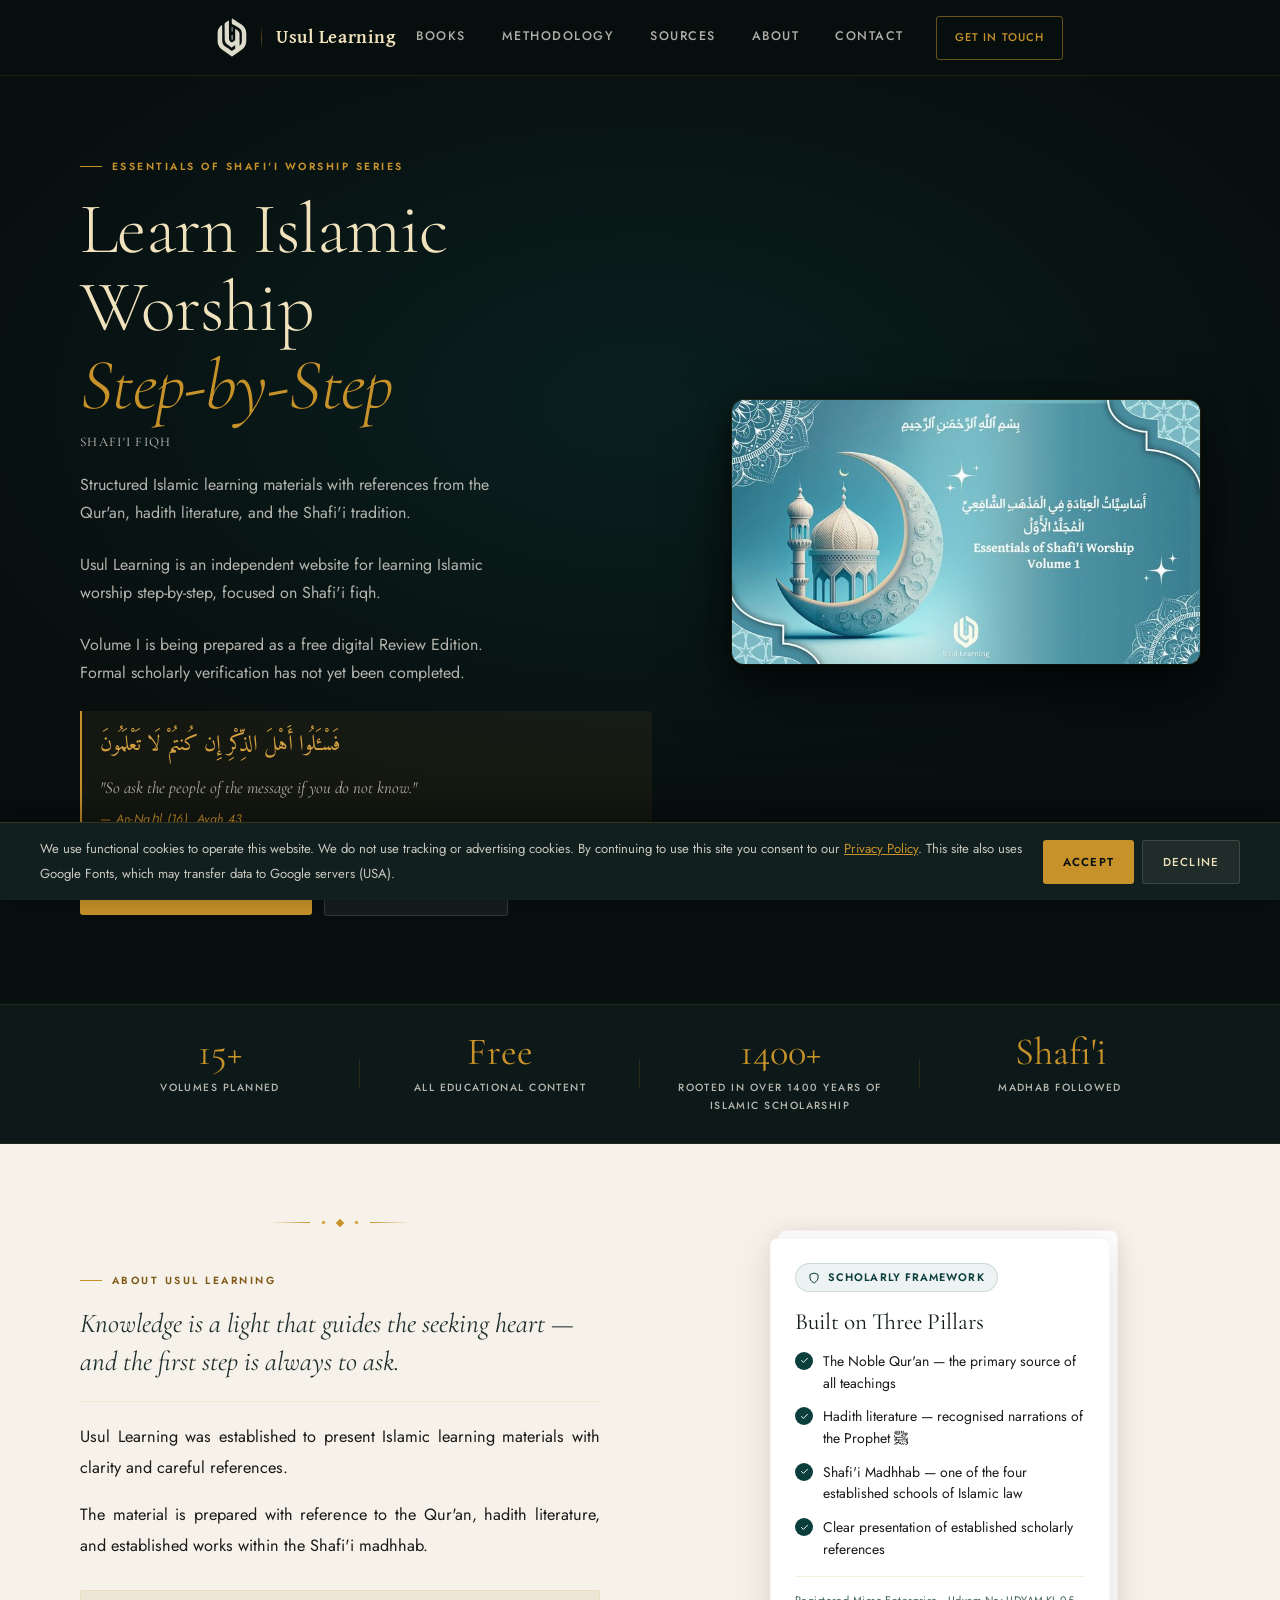
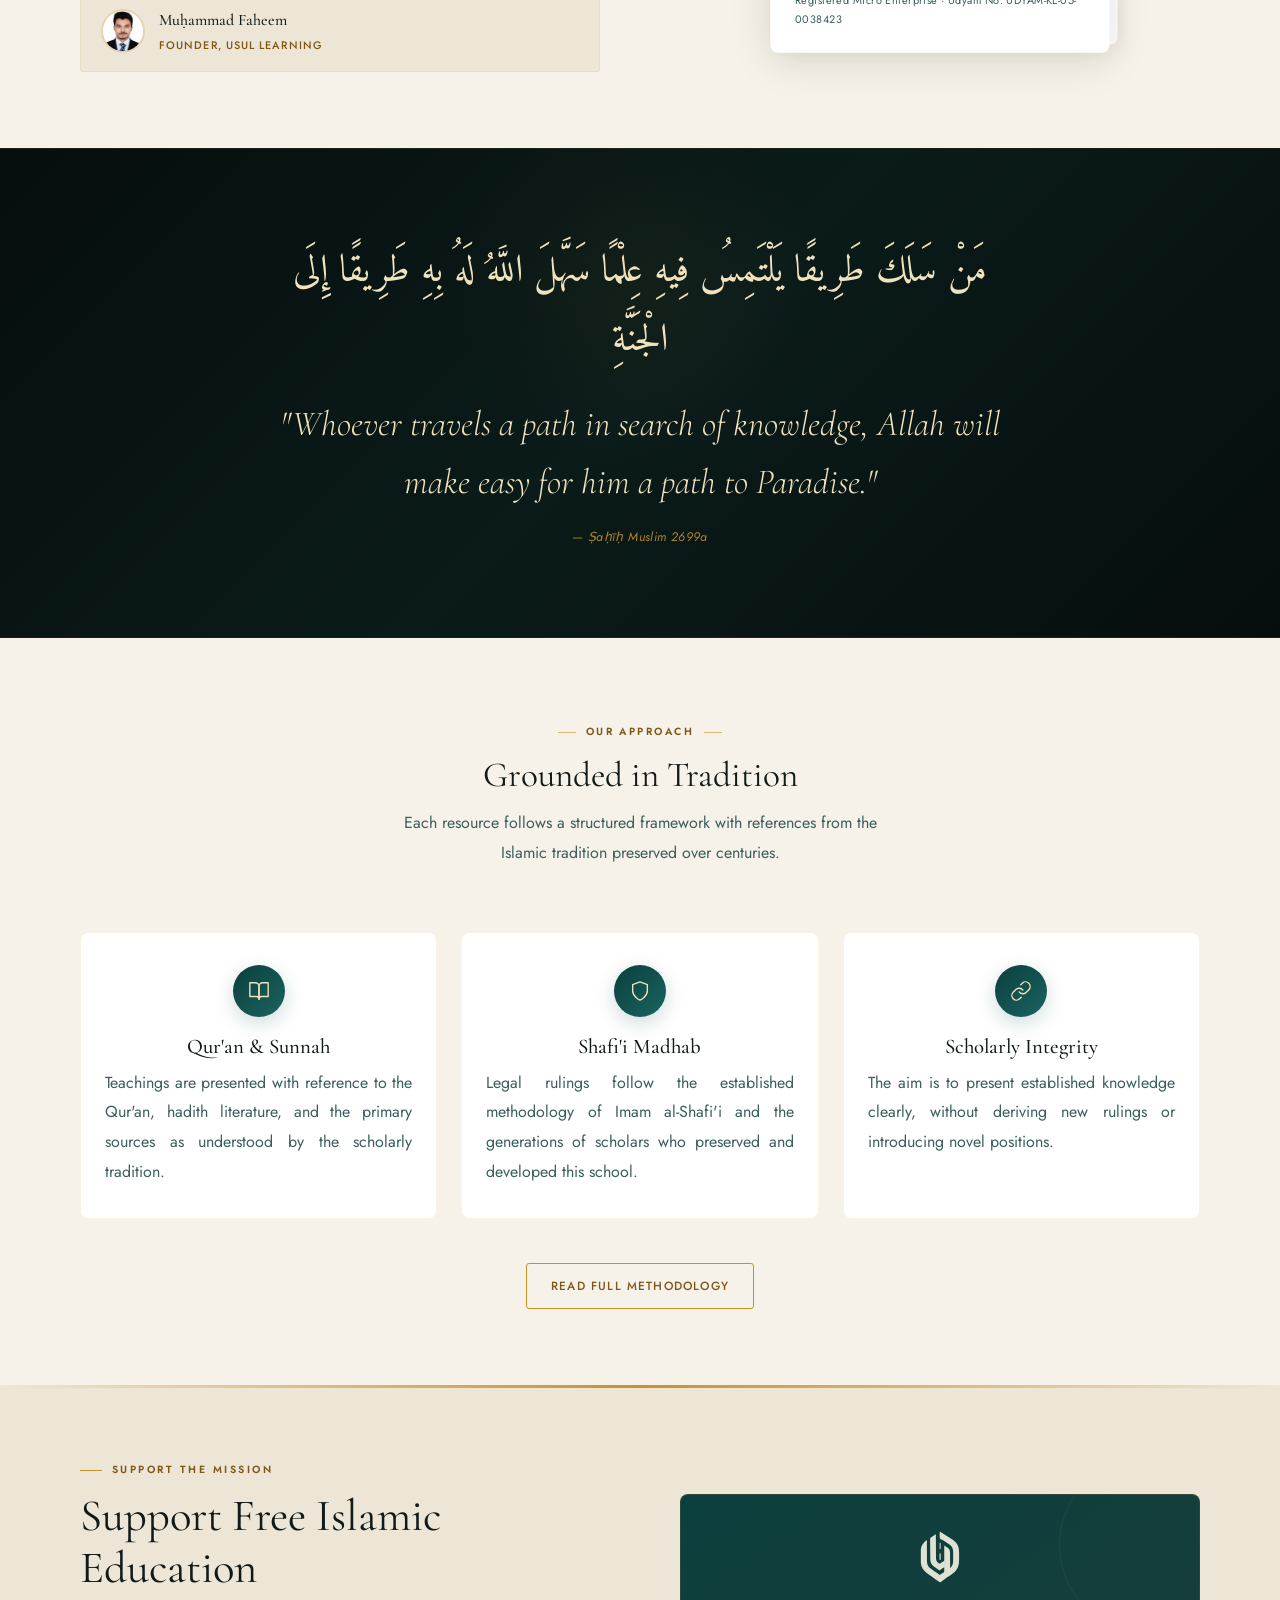
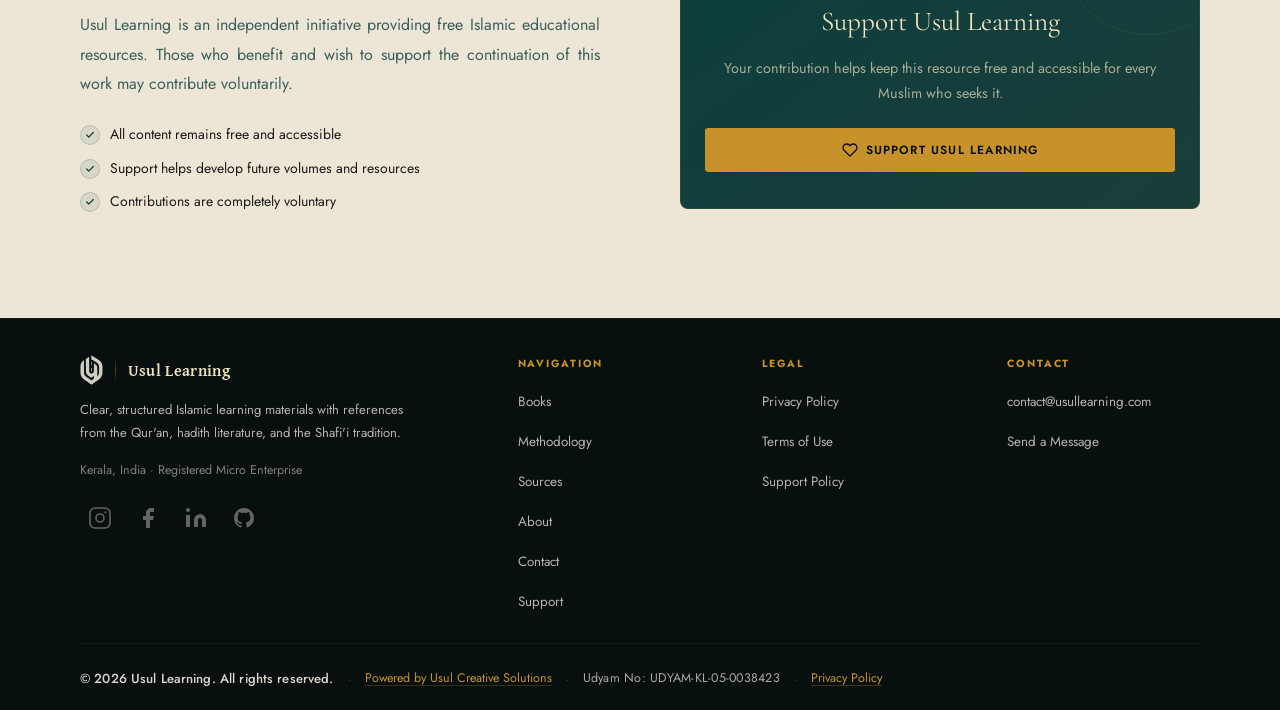
==== index.html @ 62eab5d0 "Improve mobile hero image delivery and llms links" ====
<!DOCTYPE html>
<html lang="en">
<head>
  <meta charset="UTF-8" />
  <meta name="viewport" content="width=device-width, initial-scale=1.0" />
  <title>Usul Learning | Shafi'i Worship Step by Step</title>
  <meta name="description" content="Free, structured Islamic learning materials for Shafi'i worship, with references from the Qur'an, hadith literature, and recognized scholarship." />
  <meta name="author" content="Muhammed Faheem" />
  <meta name="robots" content="index, follow" />
  <link rel="canonical" href="https://usullearning.com/" />
  <meta property="og:type" content="website" />
  <meta property="og:url" content="https://usullearning.com/" />
  <meta property="og:site_name" content="Usul Learning" />
  <meta property="og:title" content="Usul Learning | Shafi'i Worship Step by Step" />
  <meta property="og:description" content="Free, structured Islamic learning materials for Shafi'i worship, with references from the Qur'an, hadith literature, and recognized scholarship." />
  <meta property="og:image" content="https://usullearning.com/assets/og-preview.jpg" />
  <meta property="og:image:width" content="1200" />
  <meta property="og:image:height" content="630" />
  <meta property="og:image:type" content="image/jpeg" />
  <meta property="og:locale" content="en_US" />
  <meta name="twitter:card" content="summary_large_image" />
  <meta name="twitter:site" content="@usullearning" />
  <meta name="twitter:title" content="Usul Learning | Shafi'i Worship Step by Step" />
  <meta name="twitter:description" content="Free, structured Islamic learning materials for Shafi'i worship, with references from the Qur'an, hadith literature, and recognized scholarship." />
  <meta name="twitter:image" content="https://usullearning.com/assets/og-preview.jpg" />
  <script type="application/ld+json">
{
  "@context": "https://schema.org",
  "@type": "WebSite",
  "name": "Usul Learning",
  "alternateName": [
    "Usul Learning Website",
    "Essentials of Shafi'i Worship"
  ],
  "url": "https://usullearning.com",
  "description": "Usul Learning is an independent free Islamic learning website and book project focused on learning Islamic worship step-by-step according to Shafi'i fiqh.",
  "inLanguage": "en",
  "isAccessibleForFree": true,
  "publisher": {
    "@type": "Organization",
    "name": "Usul Learning",
    "alternateName": "Usul Learning Website",
    "url": "https://usullearning.com",
    "description": "An independent free Islamic learning website and book project focused on learning Islamic worship step-by-step according to Shafi'i fiqh.",
    "logo": {
      "@type": "ImageObject",
      "url": "https://usullearning.com/assets/logo/usullearning-logo.svg"
    },
    "founder": {
      "@type": "Person",
      "name": "Muhammed Faheem"
    },
    "contactPoint": {
      "@type": "ContactPoint",
      "email": "contact@usullearning.com",
      "contactType": "customer support"
    },
    "address": {
      "@type": "PostalAddress",
      "addressRegion": "Kerala",
      "addressCountry": "IN"
    },
    "sameAs": [
      "https://www.instagram.com/usul.learning",
      "https://www.facebook.com/usullearning",
      "https://www.linkedin.com/company/usullearning",
      "https://github.com/usullearning"
    ],
    "knowsAbout": [
      "Islamic worship",
      "Shafi'i fiqh",
      "Shafi'i madhhab",
      "Islamic jurisprudence",
      "Quran",
      "Sunnah"
    ]
  }
}
</script>
  <link rel="icon" type="image/png" sizes="96x96" href="/favicon-96x96.png?v=3">
  <link rel="icon" type="image/png" sizes="48x48" href="/favicon-48x48.png?v=3">
  <link rel="icon" type="image/png" sizes="32x32" href="/favicon-32x32.png?v=3">
  <link rel="icon" type="image/png" sizes="16x16" href="/favicon-16x16.png?v=3">
  <link rel="icon" href="/favicon.ico?v=3" sizes="16x16 32x32 48x48">
  <link rel="apple-touch-icon" sizes="180x180" href="/apple-touch-icon.png?v=3">
  <link rel="manifest" href="/site.webmanifest?v=3">
  <!-- Fix: non-blocking Google Fonts via <link> instead of @import -->
  <link rel="preconnect" href="https://fonts.googleapis.com" />
  <link rel="preconnect" href="https://fonts.gstatic.com" crossorigin />
  <link rel="stylesheet" href="https://fonts.googleapis.com/css2?family=Cormorant+Garamond:ital,wght@0,300;0,400;0,500;0,600;0,700;1,300;1,400;1,500&family=Gentium+Plus:wght@700&family=Jost:wght@300;400;500;600&family=Amiri:ital,wght@0,400;0,700;1,400&display=swap" />
  <link rel="stylesheet" href="styles.css" />
  <noscript><style>.fade-up{opacity:1 !important;transform:none !important}</style></noscript>
</head>
<body>

  <!-- Fix: Cookie Consent Banner (GDPR / DPDPA) -->
  <div id="cookieBanner" class="cookie-banner hidden" role="region" aria-label="Cookie consent">
    <p>We use functional cookies to operate this website. We do not use tracking or advertising cookies. By continuing to use this site you consent to our <a href="privacy">Privacy Policy</a>. This site also uses Google Fonts, which may transfer data to Google servers (USA).</p>
    <div class="cookie-banner__actions">
      <button id="cookieAccept" class="btn btn--gold btn--cookie">Accept</button>
      <button id="cookieDecline" class="btn btn--ghost btn--cookie">Decline</button>
    </div>
  </div>
  <a href="#main-content" class="skip-link">Skip to main content</a>

  <!-- NAV -->
  <header role="banner">
  <nav class="nav" role="navigation" aria-label="Main navigation">
    <div class="container">
      <div class="nav__inner">
        <a href="/" class="nav__logo" aria-label="Usul Learning — Home">
          <img src="assets/logo/usullearning-logo.svg" width="267" height="351" decoding="async" alt="" class="nav__logo-img" aria-hidden="true" />
          <div class="nav__logo-divider" aria-hidden="true"></div>
          <div class="nav__logo-text">
            <span class="nav__logo-name">Usul Learning</span>
          </div>
        </a>
        <ul class="nav__links" role="list">
          <li><a href="books" class="nav__link">Books</a></li>
          <li><a href="methodology" class="nav__link">Methodology</a></li>
          <li><a href="sources" class="nav__link">Sources</a></li>
          <li><a href="about" class="nav__link">About</a></li>
          <li><a href="contact" class="nav__link">Contact</a></li>
        </ul>
        <a href="contact" class="nav__cta">Get in Touch</a>
        <button class="nav__toggle" aria-label="Toggle menu" aria-expanded="false" aria-controls="mobileNav">
          <span></span><span></span><span></span>
        </button>
      </div>
    </div>
  </nav>
  <div class="nav__mobile" id="mobileNav">
    <a href="/" class="nav__link">Home</a>
    <a href="books" class="nav__link">Books</a>
    <a href="methodology" class="nav__link">Methodology</a>
    <a href="sources" class="nav__link">Sources</a>
    <a href="about" class="nav__link">About</a>
    <a href="contact" class="nav__link">Contact</a>
  </div>
  </header>
  <main id="main-content" role="main">
  <!-- HERO -->
  <section class="hero">

    <div class="container">
      <div class="hero__content">
        <div class="hero__text">
          <div class="hero__eyebrow fade-up">Essentials of Shafi'i Worship Series</div>
          <h1 class="hero__title fade-up delay-1">
            Learn Islamic Worship<em>Step-by-Step</em>
          </h1>
          <p class="hero__subtitle fade-up delay-1">Shafi'i Fiqh</p>
          <p class="hero__desc fade-up delay-2">Structured Islamic learning materials with references from the Qur'an, hadith literature, and the Shafi'i tradition.</p>
          <p class="hero__desc fade-up delay-2">Usul Learning is an independent website for learning Islamic worship step-by-step, focused on Shafi'i fiqh.</p>
          <p class="hero__desc fade-up delay-2">Volume I is being prepared as a free digital Review Edition. Formal scholarly verification has not yet been completed.</p>
          <p class="visually-hidden">Free Islamic education books in the Shafi'i madhab tradition — Essentials of Shafi'i Worship series by Usul Learning.</p>
          <div class="hero__verse fade-up delay-2">
            <span class="arabic" lang="ar">فَسْـَٔلُوا أَهْلَ الذِّكْرِ إِن كُنتُمْ لَا تَعْلَمُونَ</span>
            <p>"So ask the people of the message if you do not know."</p>
            <cite>— An-Naḥl (16), Ayah 43</cite>
          </div>
          <div class="hero__actions fade-up delay-3">
            <a href="books" class="btn btn--gold">
              <svg xmlns="http://www.w3.org/2000/svg" width="16" height="16" viewBox="0 0 24 24" fill="none" stroke="currentColor" stroke-width="2" stroke-linecap="round" stroke-linejoin="round" aria-hidden="true" focusable="false"><path d="M2 3h6a4 4 0 0 1 4 4v14a3 3 0 0 0-3-3H2z"/><path d="M22 3h-6a4 4 0 0 0-4 4v14a3 3 0 0 1 3-3h7z"/></svg>
              View Volume I Status
            </a>
            <a href="methodology" class="btn btn--ghost">Our Methodology</a>
          </div>
        </div>
        <div class="hero__visual">
          <div class="book-3d">
            <div class="book-cover">
              <img
                src="assets/books/essentials-shafii-worship-vol1.jpg"
                srcset="assets/books/essentials-shafii-worship-vol1-400.jpg 400w, assets/books/essentials-shafii-worship-vol1-480.jpg 480w, assets/books/essentials-shafii-worship-vol1-720.jpg 720w, assets/books/essentials-shafii-worship-vol1.jpg 1000w"
                sizes="(max-width: 699px) 240px, (max-width: 819px) 340px, (max-width: 1279px) 480px, 500px"
                width="1000"
                height="562"
                decoding="async"
                alt="Essentials of Shafi'i Worship — Volume I"
                loading="eager"
                fetchpriority="high"
              />
            </div>
            <div class="book-spine"></div>
            <div class="book-pages"></div>
          </div>

        </div>
      </div>
    </div>
  </section>

  <!-- STATS -->
  <div class="stats">
    <div class="container">
      <div class="stats__inner">
        <div class="stats__item fade-up">
          <span class="stats__num">15+</span>
          <span class="stats__label">Volumes Planned</span>
        </div>
        <div class="stats__item fade-up delay-1">
          <span class="stats__num">Free</span>
          <span class="stats__label">All Educational Content</span>
        </div>
        <div class="stats__item fade-up delay-2">
          <span class="stats__num">1400+</span>
          <span class="stats__label">Rooted in over 1400 years of Islamic scholarship</span>
        </div>
        <div class="stats__item fade-up delay-3">
          <span class="stats__num">Shafi'i</span>
          <span class="stats__label">Madhab Followed</span>
        </div>
      </div>
    </div>
  </div>

  <!-- ABOUT -->
  <section class="section about">
    <div class="container">
      <div class="about__grid">
        <div class="about__text-side">
          <div class="ornament hero__eyebrow-left">
            <div class="ornament__line"></div>
            <div class="ornament__dot"></div>
            <div class="ornament__diamond"></div>
            <div class="ornament__dot"></div>
            <div class="ornament__line ornament__line--r"></div>
          </div>
          <div class="eyebrow fade-up">About Usul Learning</div>
          <div class="about__pull-quote fade-up delay-1">
            Knowledge is a light that guides the seeking heart — and the first step is always to ask.
          </div>
          <p class="about__body fade-up delay-2">
            Usul Learning was established to present Islamic learning materials with clarity and careful references.
          </p>
          <p class="about__body fade-up delay-2">
            The material is prepared with reference to the Qur'an, hadith literature, and established works within the Shafi'i madhhab.
          </p>
          <div class="about__author fade-up delay-3">
            <div class="about__author-avatar">
              <img
                src="assets/images/author-photo.jpg"
                srcset="assets/images/author-photo-88.jpg 88w, assets/images/author-photo-132.jpg 132w, assets/images/author-photo.jpg 200w"
                sizes="44px"
                width="200"
                height="200"
                decoding="async"
                loading="lazy"
                alt="Muhammed Faheem — Author, Usul Learning"
              />
            </div>
            <div>
              <div class="about__author-name">Muḥammad Faheem</div>
              <div class="about__author-role">Founder, Usul Learning</div>
            </div>
          </div>
        </div>
        <div class="about__visual fade-up delay-2">
          <div class="about__card-stack">
            <div class="about__card--back"></div>
            <div class="about__card">
              <div class="about__card-badge">
                <svg xmlns="http://www.w3.org/2000/svg" width="12" height="12" viewBox="0 0 24 24" fill="none" stroke="currentColor" stroke-width="2" aria-hidden="true" focusable="false"><path d="M12 22s8-4 8-10V5l-8-3-8 3v7c0 6 8 10 8 10z"/></svg>
                Scholarly Framework
              </div>
              <div class="about__card-title">Built on Three Pillars</div>
              <div class="about__card-list">
                <div class="about__card-item">
                  <div class="about__card-icon">
                    <svg xmlns="http://www.w3.org/2000/svg" viewBox="0 0 24 24" fill="none" stroke="currentColor" stroke-width="2.5" stroke-linecap="round" stroke-linejoin="round" aria-hidden="true" focusable="false"><polyline points="20 6 9 17 4 12"/></svg>
                  </div>
                  The Noble Qur'an — the primary source of all teachings
                </div>
                <div class="about__card-item">
                  <div class="about__card-icon">
                    <svg xmlns="http://www.w3.org/2000/svg" viewBox="0 0 24 24" fill="none" stroke="currentColor" stroke-width="2.5" stroke-linecap="round" stroke-linejoin="round" aria-hidden="true" focusable="false"><polyline points="20 6 9 17 4 12"/></svg>
                  </div>
                  Hadith literature — recognised narrations of the Prophet ﷺ
                </div>
                <div class="about__card-item">
                  <div class="about__card-icon">
                    <svg xmlns="http://www.w3.org/2000/svg" viewBox="0 0 24 24" fill="none" stroke="currentColor" stroke-width="2.5" stroke-linecap="round" stroke-linejoin="round" aria-hidden="true" focusable="false"><polyline points="20 6 9 17 4 12"/></svg>
                  </div>
                  Shafi'i Madhhab — one of the four established schools of Islamic law
                </div>
                <div class="about__card-item">
                  <div class="about__card-icon">
                    <svg xmlns="http://www.w3.org/2000/svg" viewBox="0 0 24 24" fill="none" stroke="currentColor" stroke-width="2.5" stroke-linecap="round" stroke-linejoin="round" aria-hidden="true" focusable="false"><polyline points="20 6 9 17 4 12"/></svg>
                  </div>
                  Clear presentation of established scholarly references
                </div>
              </div>
              <div class="about__reg">Registered Micro Enterprise · Udyam No: UDYAM-KL-05-0038423</div>
            </div>
          </div>
        </div>
      </div>
    </div>
  </section>



    <!-- HADITH BANNER -->
  <div class="hadith-banner">
    <div class="container">
      <div class="hadith-banner__inner fade-up">
        <span class="hadith-banner__arabic" lang="ar">مَنْ سَلَكَ طَرِيقًا يَلْتَمِسُ فِيهِ عِلْمًا سَهَّلَ اللَّهُ لَهُ بِهِ طَرِيقًا إِلَى الْجَنَّةِ</span>
        <p class="hadith-banner__text">"Whoever travels a path in search of knowledge, Allah will make easy for him a path to Paradise."</p>
        <div class="hadith-banner__source">— Ṣaḥīḥ Muslim 2699a</div>
      </div>
    </div>
  </div>

  <!-- METHODOLOGY -->
  <section class="section method">
    <div class="container">
      <div class="section-header fade-up">
        <div class="section-header__eyebrow">Our Approach</div>
        <h2 class="section-header__title">Grounded in Tradition</h2>
        <p class="section-header__desc">Each resource follows a structured framework with references from the Islamic tradition preserved over centuries.</p>
      </div>
      <div class="method__grid">
        <div class="method__card fade-up delay-1">
          <div class="method__icon">
            <svg xmlns="http://www.w3.org/2000/svg" viewBox="0 0 24 24" fill="none" stroke="currentColor" stroke-width="1.5" stroke-linecap="round" stroke-linejoin="round" aria-hidden="true" focusable="false"><path d="M2 3h6a4 4 0 0 1 4 4v14a3 3 0 0 0-3-3H2z"/><path d="M22 3h-6a4 4 0 0 0-4 4v14a3 3 0 0 1 3-3h7z"/></svg>
          </div>
          <h3 class="method__title">Qur'an & Sunnah</h3>
          <p class="method__desc">Teachings are presented with reference to the Qur'an, hadith literature, and the primary sources as understood by the scholarly tradition.</p>
        </div>
        <div class="method__card fade-up delay-2">
          <div class="method__icon">
            <svg xmlns="http://www.w3.org/2000/svg" viewBox="0 0 24 24" fill="none" stroke="currentColor" stroke-width="1.5" stroke-linecap="round" stroke-linejoin="round" aria-hidden="true" focusable="false"><path d="M12 22s8-4 8-10V5l-8-3-8 3v7c0 6 8 10 8 10z"/></svg>
          </div>
          <h3 class="method__title">Shafi'i Madhab</h3>
          <p class="method__desc">Legal rulings follow the established methodology of Imam al-Shafi'i and the generations of scholars who preserved and developed this school.</p>
        </div>
        <div class="method__card fade-up delay-3">
          <div class="method__icon">
            <svg xmlns="http://www.w3.org/2000/svg" viewBox="0 0 24 24" fill="none" stroke="currentColor" stroke-width="1.5" stroke-linecap="round" stroke-linejoin="round" aria-hidden="true" focusable="false"><path d="M10 13a5 5 0 0 0 7.54.54l3-3a5 5 0 0 0-7.07-7.07l-1.72 1.71"/><path d="M14 11a5 5 0 0 0-7.54-.54l-3 3a5 5 0 0 0 7.07 7.07l1.71-1.71"/></svg>
          </div>
          <h3 class="method__title">Scholarly Integrity</h3>
          <p class="method__desc">The aim is to present established knowledge clearly, without deriving new rulings or introducing novel positions.</p>
        </div>
      </div>
      <div class="hero__stats-wrap fade-up">
        <a href="methodology" class="btn btn--outline">Read Full Methodology</a>
      </div>
    </div>
  </section>

  <!-- SUPPORT + NOTIFY -->
  <section class="section support">
    <div class="container">
      <div class="support__inner">
        <div class="fade-up">
          <div class="support__eyebrow">Support the Mission</div>
          <h2 class="support__title">Support Free Islamic Education</h2>
          <p class="support__desc">Usul Learning is an independent initiative providing free Islamic educational resources. Those who benefit and wish to support the continuation of this work may contribute voluntarily.</p>
          <div class="support__features">
            <div class="support__feature">
              <div class="support__feature-check">
                <svg xmlns="http://www.w3.org/2000/svg" viewBox="0 0 24 24" fill="none" stroke="currentColor" stroke-width="3" stroke-linecap="round" stroke-linejoin="round" aria-hidden="true" focusable="false"><polyline points="20 6 9 17 4 12"/></svg>
              </div>
              All content remains free and accessible
            </div>
            <div class="support__feature">
              <div class="support__feature-check">
                <svg xmlns="http://www.w3.org/2000/svg" viewBox="0 0 24 24" fill="none" stroke="currentColor" stroke-width="3" stroke-linecap="round" stroke-linejoin="round" aria-hidden="true" focusable="false"><polyline points="20 6 9 17 4 12"/></svg>
              </div>
              Support helps develop future volumes and resources
            </div>
            <div class="support__feature">
              <div class="support__feature-check">
                <svg xmlns="http://www.w3.org/2000/svg" viewBox="0 0 24 24" fill="none" stroke="currentColor" stroke-width="3" stroke-linecap="round" stroke-linejoin="round" aria-hidden="true" focusable="false"><polyline points="20 6 9 17 4 12"/></svg>
              </div>
              Contributions are completely voluntary
            </div>
          </div>

        </div>
        <div class="support__visual fade-up delay-2">
          <div class="support__visual-icon">
            <img src="assets/logo/usullearning-logo.svg" width="267" height="351" decoding="async" alt="" class="support-logo-img" />
          </div>
          <div class="support__visual-title">Support Usul Learning</div>
          <div class="support__visual-desc">Your contribution helps keep this resource free and accessible for every Muslim who seeks it.</div>
          <a href="support" class="btn btn--gold">
            <svg xmlns="http://www.w3.org/2000/svg" width="16" height="16" viewBox="0 0 24 24" fill="none" stroke="currentColor" stroke-width="2" stroke-linecap="round" stroke-linejoin="round" aria-hidden="true" focusable="false"><path d="M20.84 4.61a5.5 5.5 0 0 0-7.78 0L12 5.67l-1.06-1.06a5.5 5.5 0 0 0-7.78 7.78l1.06 1.06L12 21.23l7.78-7.78 1.06-1.06a5.5 5.5 0 0 0 0-7.78z"/></svg>
            Support Usul Learning
          </a>
        </div>
      </div>
    </div>
  </section>





  </main>


  <footer class="footer" role="contentinfo">
    <div class="container">
      <div class="footer__grid">
        <div>
          <div class="footer__brand-logo">
            <img src="assets/logo/usullearning-logo.svg" width="267" height="351" decoding="async" alt="" class="footer__brand-img" aria-hidden="true" />
            <div class="footer__brand-divider" aria-hidden="true"></div>
            <div class="footer__brand-text">
              <div class="footer__brand-name">Usul Learning</div>
            </div>
          </div>
          <p class="footer__brand-desc">Clear, structured Islamic learning materials with references from the Qur'an, hadith literature, and the Shafi'i tradition.</p>
          <!-- Fix: Physical address added for Consumer Protection Rules 2020 compliance -->
          <p class="footer__disclaimer">Kerala, India · Registered Micro Enterprise</p>
          <div class="footer__social">
            <a href="https://www.instagram.com/usul.learning/" target="_blank" rel="noopener noreferrer" class="footer__social-link" aria-label="Usul Learning on Instagram">
              <svg xmlns="http://www.w3.org/2000/svg" viewBox="0 0 24 24" fill="none" stroke="currentColor" stroke-width="1.6" stroke-linecap="round" stroke-linejoin="round" aria-hidden="true" focusable="false"><rect x="2" y="2" width="20" height="20" rx="5" ry="5"/><circle cx="12" cy="12" r="4"/><circle cx="17.5" cy="6.5" r="1" fill="currentColor" stroke="none"/></svg>
            </a>
            <a href="https://www.facebook.com/usullearning/" target="_blank" rel="noopener noreferrer" class="footer__social-link" aria-label="Usul Learning on Facebook">
              <svg xmlns="http://www.w3.org/2000/svg" viewBox="0 0 24 24" fill="currentColor" aria-hidden="true" focusable="false"><path d="M18 2h-3a5 5 0 0 0-5 5v3H7v4h3v8h4v-8h3l1-4h-4V7a1 1 0 0 1 1-1h3z"/></svg>
            </a>
            <a href="https://www.linkedin.com/company/usullearning" target="_blank" rel="noopener noreferrer" class="footer__social-link" aria-label="Usul Learning on LinkedIn">
              <svg xmlns="http://www.w3.org/2000/svg" viewBox="0 0 24 24" fill="currentColor" aria-hidden="true" focusable="false"><path d="M16 8a6 6 0 0 1 6 6v7h-4v-7a2 2 0 0 0-2-2 2 2 0 0 0-2 2v7h-4v-7a6 6 0 0 1 6-6z"/><rect x="2" y="9" width="4" height="12"/><circle cx="4" cy="4" r="2"/></svg>
            </a>
            <a href="https://github.com/usullearning" target="_blank" rel="noopener noreferrer" class="footer__social-link" aria-label="Usul Learning on GitHub">
              <svg xmlns="http://www.w3.org/2000/svg" viewBox="0 0 24 24" fill="currentColor" aria-hidden="true" focusable="false"><path d="M12 2C6.477 2 2 6.477 2 12c0 4.42 2.865 8.166 6.839 9.489.5.092.682-.217.682-.482 0-.237-.008-.866-.013-1.7-2.782.603-3.369-1.342-3.369-1.342-.454-1.155-1.11-1.463-1.11-1.463-.908-.62.069-.608.069-.608 1.003.07 1.531 1.03 1.531 1.03.892 1.529 2.341 1.087 2.91.832.092-.647.35-1.088.636-1.338-2.22-.253-4.555-1.11-4.555-4.943 0-1.091.39-1.984 1.029-2.683-.103-.253-.446-1.27.098-2.647 0 0 .84-.269 2.75 1.025A9.578 9.578 0 0 1 12 6.836c.85.004 1.705.114 2.504.336 1.909-1.294 2.747-1.025 2.747-1.025.546 1.377.202 2.394.1 2.647.64.699 1.028 1.592 1.028 2.683 0 3.842-2.339 4.687-4.566 4.935.359.309.678.919.678 1.852 0 1.336-.012 2.415-.012 2.743 0 .267.18.578.688.48C19.138 20.163 22 16.418 22 12c0-5.523-4.477-10-10-10z"/></svg>
            </a>
          </div>
        </div>
        <div>
          <div class="footer__col-title">Navigation</div>
          <ul class="footer__links" role="list">
            <li><a href="books" class="footer__link">Books</a></li>
            <li><a href="methodology" class="footer__link">Methodology</a></li>
            <li><a href="sources" class="footer__link">Sources</a></li>
            <li><a href="about" class="footer__link">About</a></li>
            <li><a href="contact" class="footer__link">Contact</a></li>
            <li><a href="support" class="footer__link">Support</a></li>
          </ul>
        </div>
        <div>
          <div class="footer__col-title">Legal</div>
          <ul class="footer__links" role="list">
            <li><a href="privacy" class="footer__link">Privacy Policy</a></li>
            <li><a href="terms" class="footer__link">Terms of Use</a></li>
            <li><a href="support-policy" class="footer__link">Support Policy</a></li>
          </ul>
        </div>
        <div>
          <div class="footer__col-title">Contact</div>
          <ul class="footer__links" role="list">
            <li><a href="mailto:contact@usullearning.com" class="footer__link">contact@usullearning.com</a></li>
            <li><a href="contact" class="footer__link">Send a Message</a></li>
          </ul>
        </div>
      </div>
      <div class="footer__bottom">
        <div class="footer__bottom-single">
          <span class="footer__bottom-copy">© 2026 Usul Learning. All rights reserved.</span>
          <span class="footer__bottom-sep">·</span>
          <a href="https://usulcs.com" target="_blank" rel="noopener noreferrer" class="footer__bottom-attr-link" aria-label="Powered by Usul Creative Solutions">Powered by Usul Creative Solutions</a>
          <span class="footer__bottom-sep">·</span>
          <span class="footer__bottom-meta">Udyam No: UDYAM-KL-05-0038423</span>
          <span class="footer__bottom-sep">·</span>
          <a href="privacy" class="footer__bottom-link">Privacy Policy</a>
        </div>
      </div>
    </div>
  </footer>
  <script src="main.js"></script>
</body>
</html>
---- styles.css ----
/* ============================================================
   USUL LEARNING — styles.css
   Mobile-first, min-width breakpoints
   Covers all 2026 viewports: 136px → 5120px
   ============================================================ */

/* ── CUSTOM PROPERTIES ──────────────────────────────────────── */
:root {
  --cream:        #f7f2e9;
  --cream-dark:   #ede6d6;
  --parchment:    #e2d9c8;
  --ink:          #111a19;
  --ink-soft:     #1e2f2e;
  --gold:         #c8922a;
  --gold-on-light: #7f5818;
  --gold-light:   #d4a040;
  --gold-pale:    #f0e2bc;
  --emerald:      #0b3f3d;
  --emerald-mid:  #0d4a47;
  --emerald-soft: #1a6460;
  --dark:         #080f0f;
  --dark-surface: #0d1918;
  --dark-card:    #111f1e;
  --text-body:    #1a1a1a;
  --text-muted:   #3a5f5c;
  --text-on-dark: rgba(247,242,233,0.88);
  --border:       rgba(200,146,42,0.28);
  --border-soft:  rgba(200,146,42,0.12);
  --border-dark:  rgba(200,146,42,0.16);
  --font-display: 'Cormorant Garamond', Georgia, serif;
  --font-brand:   'Gentium Plus', Georgia, serif;
  --font-body:    'Jost', sans-serif;
  --font-arabic:  'Amiri', serif;
  --nav-height:   56px;
  --max-w:        1160px;
  --container-px: 16px;
  --radius:       3px;
  --radius-md:    8px;
  --transition:   0.35s cubic-bezier(0.4, 0, 0.2, 1);
}

/* ── RESET ──────────────────────────────────────────────────── */
*, *::before, *::after { box-sizing: border-box; margin: 0; padding: 0; }
html { scroll-behavior: smooth; font-size: 16px; -webkit-text-size-adjust: 100%; }
body { font-family: var(--font-body); background: var(--cream); color: var(--text-body); line-height: 1.7; overflow-x: hidden; }
img { display: block; max-width: 100%; height: auto; }
a { color: inherit; text-decoration: none; }
ul { list-style: none; }

a:focus-visible,
button:focus-visible,
input:focus-visible,
textarea:focus-visible,
select:focus-visible {
  outline: 2px solid var(--gold);
  outline-offset: 3px;
}

:where(.about, .method, .meth-principles, .meth-quote-section, .about-intro, .about-reg, .author-note-section, .books-intro, .book-detail, .contact, .sources-intro, .legal-section, .support-upi, .ty-section) :focus-visible,
:where(.source-pill, .ty-card):focus-visible {
  outline-color: var(--gold-on-light);
}

/* ── Issue 4: Safe-area insets for notches, Dynamic Island, foldable hinges ── */
/* Nav: extend into safe area at top */
.nav {
  padding-left: env(safe-area-inset-left);
  padding-right: env(safe-area-inset-right);
}
/* Cookie banner: extend into safe area at bottom */
.cookie-banner {
  padding-bottom: calc(14px + env(safe-area-inset-bottom));
  padding-left: calc(var(--container-px) + env(safe-area-inset-left));
  padding-right: calc(var(--container-px) + env(safe-area-inset-right));
}
/* Footer: ensure bottom content clears safe area */
.footer { padding-bottom: calc(20px + env(safe-area-inset-bottom)); }

/* ── FLUID TYPOGRAPHY — base (below 360px) ──────────────────── */
h1,h2,h3,h4 { font-family: var(--font-display); color: var(--ink); line-height: 1.12; font-weight: 400; }
h1 { font-size: clamp(2rem, 8vw, 2.8rem); }
h2 { font-size: clamp(1.55rem, 5vw, 2.2rem); }
h3 { font-size: clamp(1.2rem, 3.5vw, 1.6rem); }
h4 { font-size: 1.05rem; font-weight: 500; }
p  { font-size: clamp(0.9rem, 3vw, 1.05rem); line-height: 1.85; color: var(--text-body); font-weight: 400; }

/* Arabic — RTL, correct font, readable size */
[lang="ar"],
.arabic { font-family: var(--font-arabic); font-size: clamp(1.1rem, 4vw, 1.55rem); direction: rtl; color: var(--gold); }
.hadith-banner__arabic { font-family: var(--font-arabic); font-size: clamp(1.3rem, 4vw, 2.4rem); color: var(--gold-pale); direction: rtl; margin-bottom: 20px; display: block; line-height: 1.8; text-align: center; }

/* ── UTILITIES ──────────────────────────────────────────────── */
.visually-hidden { position: absolute; width: 1px; height: 1px; padding: 0; margin: -1px; overflow: hidden; clip: rect(0,0,0,0); white-space: nowrap; border: 0; }
.container { max-width: var(--max-w); margin: 0 auto; padding: 0 var(--container-px); }
.section    { padding: 40px 0; }
.section--sm { padding: 28px 0; }

/* Eyebrow */
.eyebrow { display: inline-flex; align-items: center; gap: 10px; font-size: 0.65rem; font-weight: 600; letter-spacing: 0.24em; text-transform: uppercase; color: var(--gold-on-light); margin-bottom: 16px; }
.eyebrow::before { content: ''; display: block; width: 22px; height: 1px; background: var(--gold); flex-shrink: 0; }

/* Ornament */
.ornament { display: flex; align-items: center; gap: 12px; margin: 0 auto 36px; width: fit-content; }
.ornament__line { width: 40px; height: 1px; background: linear-gradient(90deg, transparent, var(--gold)); }
.ornament__line--r { background: linear-gradient(90deg, var(--gold), transparent); }
.ornament__diamond { width: 6px; height: 6px; background: var(--gold); transform: rotate(45deg); }
.ornament__dot { width: 3px; height: 3px; background: var(--gold-light); transform: rotate(45deg); }

/* ── NAV — mobile first ─────────────────────────────────────── */
.nav {
  position: fixed; top: 0; left: 0; right: 0; z-index: 100;
  height: var(--nav-height); display: flex; align-items: center;
  background: rgba(8,15,15,0.99);
  border-bottom: 1px solid rgba(200,146,42,0.14);
  transition: background var(--transition), box-shadow var(--transition);
}
@supports (backdrop-filter: blur(16px)) {
  .nav { background: rgba(8,15,15,0.95); backdrop-filter: blur(16px); -webkit-backdrop-filter: blur(16px); }
}
.nav.scrolled { background: rgba(8,15,15,0.99); box-shadow: 0 4px 32px rgba(0,0,0,0.4); }
.nav__inner { display: flex; align-items: center; width: 100%; }
.nav__logo { display: flex; align-items: center; gap: 0; flex-shrink: 0; }
.nav__logo-img { height: 32px; width: auto; object-fit: contain; opacity: 0.88; }
.nav__logo-divider { width: 1px; height: 24px; background: linear-gradient(180deg, transparent, rgba(200,146,42,0.45), transparent); margin: 0 10px; }
.nav__logo-text { display: flex; flex-direction: column; gap: 3px; }
.nav__logo-name { font-family: var(--font-brand); font-size: 1rem; font-weight: 700; color: var(--gold-pale); letter-spacing: 0.03em; line-height: 1; }
.nav__logo-tagline { font-size: 0.55rem; font-weight: 400; letter-spacing: 0.16em; text-transform: uppercase; color: rgba(200,146,42,0.7); line-height: 1; }

/* Desktop nav — hidden on mobile */
.nav__links { display: none; align-items: center; gap: 24px; margin: 0 auto; padding: 0 20px; }
.nav__link { font-size: 0.74rem; font-weight: 500; letter-spacing: 0.12em; text-transform: uppercase; color: rgba(247,242,233,0.7); transition: color var(--transition); position: relative; padding-bottom: 2px; min-height: 44px; display: inline-flex; align-items: center; }
.nav__link::after { content: ''; position: absolute; bottom: 4px; left: 0; width: 0; height: 1px; background: var(--gold); transition: width var(--transition); }
.nav__link:hover, .nav__link:focus-visible { color: var(--gold-pale); }
.nav__link:hover::after, .nav__link:focus-visible::after { width: 100%; }
.nav__link.active { color: var(--gold-pale); }
.nav__link.active::after { width: 100%; }

.nav__cta { display: none; align-items: center; gap: 8px; padding: 9px 18px; border: 1px solid rgba(200,146,42,0.5); border-radius: var(--radius); font-size: 0.7rem; font-weight: 500; letter-spacing: 0.1em; text-transform: uppercase; color: var(--gold); transition: all var(--transition); white-space: nowrap; margin-left: 12px; flex-shrink: 0; min-height: 44px; }
.nav__cta:hover, .nav__cta:focus-visible { background: var(--gold); border-color: var(--gold); color: var(--dark); }

/* Hamburger */
.nav__toggle { display: flex; flex-direction: column; gap: 5px; cursor: pointer; padding: 8px; background: none; border: none; margin-left: auto; min-width: 44px; min-height: 44px; align-items: center; justify-content: center; }
.nav__toggle span { display: block; width: 22px; height: 1.5px; background: var(--gold-pale); transition: all var(--transition); }
.nav__toggle:focus-visible { outline: 2px solid var(--gold); outline-offset: 2px; border-radius: 4px; }

/* Mobile drawer */
.nav__mobile { display: none; position: fixed; top: var(--nav-height); left: 0; right: 0; background: rgba(8,15,15,0.98); border-bottom: 1px solid rgba(200,146,42,0.15); padding: 24px var(--container-px) 32px; z-index: 99; flex-direction: column; gap: 4px; transform: translateY(-8px); opacity: 0; transition: all var(--transition); }
.nav__mobile.open { display: flex; transform: translateY(0); opacity: 1; }
.nav__mobile .nav__link { font-size: 0.9rem; letter-spacing: 0.08em; color: rgba(247,242,233,0.78); min-height: 48px; }
.nav__mobile .nav__link:hover, .nav__mobile .nav__link:focus-visible { color: var(--gold); }

/* ── HERO — single column, mobile ──────────────────────────── */
.hero { min-height: 100svh; display: flex; align-items: center; position: relative; overflow: hidden; background: var(--dark); padding-top: var(--nav-height); }
.hero::before { content: ''; position: absolute; inset: 0; pointer-events: none; background: radial-gradient(ellipse 80% 60% at 50% 40%, rgba(13,74,71,0.28) 0%, transparent 70%); }

.hero__line-h { position: absolute; bottom: 0; left: 0; right: 0; height: 1px; background: linear-gradient(90deg, transparent 0%, rgba(200,146,42,0.28) 30%, rgba(200,146,42,0.28) 70%, transparent 100%); }
.hero__content { position: relative; z-index: 2; display: grid; grid-template-columns: 1fr; gap: 32px; align-items: center; padding: 40px 0 52px; width: 100%; text-align: center; min-height: calc(100svh - var(--nav-height)); }
.hero__eyebrow { display: inline-flex; align-items: center; gap: 10px; font-size: 0.65rem; font-weight: 600; letter-spacing: 0.24em; text-transform: uppercase; color: var(--gold); margin-bottom: 16px; justify-content: center; }
.hero__eyebrow::before { content: ''; display: block; width: 22px; height: 1px; background: var(--gold); }
.hero__title { font-size: clamp(2.6rem, 6.5vw, 4.5rem); font-weight: 300; line-height: 1.08; margin-bottom: 8px; color: var(--gold-pale); letter-spacing: -0.01em; }
.hero__title em { font-style: italic; color: var(--gold); display: block; }
.hero__title strong { font-weight: 600; color: #fff; }
.hero__subtitle { font-family: var(--font-display); font-size: 0.82rem; color: rgba(247,242,233,0.82); font-weight: 400; line-height: 1.4; margin: 0 0 20px; letter-spacing: 0.1em; text-transform: uppercase; }
.hero__desc { font-size: clamp(0.9rem, 1.8vw, 1rem); color: rgba(247,242,233,0.72); font-weight: 400; line-height: 1.75; margin: 0 auto 24px; max-width: 480px; }
.hero__verse { margin: 0 0 24px; padding: 16px 18px; border-left: 2px solid var(--gold); background: rgba(200,146,42,0.07); border-radius: 0 var(--radius) var(--radius) 0; text-align: left; }
.hero__verse .arabic { font-size: clamp(1rem, 4vw, 1.35rem); margin-bottom: 8px; display: block; color: var(--gold-light); }
.hero__verse p { font-family: var(--font-display); font-size: clamp(0.875rem, 3vw, 1.05rem); font-style: italic; color: rgba(247,242,233,0.7); font-weight: 400; margin-bottom: 6px; }
.hero__verse cite { display: block; font-size: 0.78rem; font-weight: 400; letter-spacing: 0.03em; text-transform: none; color: var(--gold); font-style: italic; margin-top: 4px; }
.hero__actions { display: flex; flex-direction: column; align-items: center; gap: 12px; flex-wrap: wrap; }
.hero__actions .btn { width: 100%; justify-content: center; max-width: 320px; }
.hero__visual { display: flex; justify-content: center; align-items: center; order: -1; align-self: center; }

/* Book */
.book-3d { position: relative; width: min(280px, 80vw); max-width: 100%; animation: bookFloat 5.5s ease-in-out infinite; }
@keyframes bookFloat { 0%,100% { transform: translateY(0); } 50% { transform: translateY(-12px); } }
.book-cover { border-radius: 12px; overflow: hidden; box-shadow: 0 24px 64px rgba(0,0,0,0.6), 0 8px 24px rgba(0,0,0,0.4), 0 0 0 1px rgba(200,146,42,0.18); transition: all 0.5s ease; }
.book-cover:hover { box-shadow: -10px 10px 0 rgba(0,0,0,0.4), 0 0 0 1px rgba(200,146,42,0.4), 0 0 40px rgba(200,146,42,0.12); }
.book-cover img { width: 100%; height: auto; display: block; }
.book-spine { display: none; }
.book-pages { display: none; }
.book-coming-badge span { font-size: 0.5rem; font-weight: 700; letter-spacing: 0.1em; text-transform: uppercase; text-align: center; line-height: 1.4; font-family: var(--font-body); }

/* ── STATS — 2×2 mobile ─────────────────────────────────────── */
.stats { background: var(--dark-surface); border-top: 1px solid rgba(200,146,42,0.1); border-bottom: 1px solid rgba(200,146,42,0.1); padding: 28px 0; }
.stats__inner { display: grid; grid-template-columns: 1fr 1fr; gap: 24px 0; text-align: center; }
.stats__item { padding: 0 16px; position: relative; }
.stats__item:nth-child(odd)::after { content: ''; position: absolute; right: 0; top: 50%; transform: translateY(-50%); width: 1px; height: 28px; background: rgba(200,146,42,0.16); }
.stats__num { font-family: var(--font-display); font-size: clamp(1.4rem, 6vw, 2.4rem); font-weight: 400; color: var(--gold); line-height: 1; display: block; }
.stats__label { font-size: 0.65rem; font-weight: 500; letter-spacing: 0.14em; text-transform: uppercase; color: rgba(247,242,233,0.72); margin-top: 8px; display: block; }

/* ── BUTTONS ────────────────────────────────────────────────── */
.btn { display: inline-flex; align-items: center; justify-content: center; gap: 8px; padding: 12px 24px; min-height: 44px; font-family: var(--font-body); font-size: 0.74rem; font-weight: 500; letter-spacing: 0.1em; text-transform: uppercase; border-radius: var(--radius); transition: all var(--transition); cursor: pointer; border: none; white-space: nowrap; }
.btn:focus-visible { outline: 2px solid var(--gold); outline-offset: 3px; }
:where(.about, .method, .meth-principles, .meth-quote-section, .about-intro, .about-reg, .author-note-section, .books-intro, .book-detail, .contact, .sources-intro, .legal-section, .support-upi, .ty-section) .btn:focus-visible { outline-color: var(--gold-on-light); }
.btn--primary { background: var(--emerald-mid); color: var(--gold-pale); border: 1px solid transparent; }
.btn--primary:hover { background: var(--emerald-soft); transform: translateY(-1px); box-shadow: 0 8px 24px rgba(13,74,71,0.35); }
/* Outline button always sits on light/cream backgrounds (.method, .ty-card);
   use the darker gold token for WCAG-AA text contrast. Border left as gold accent. */
.btn--outline { background: transparent; border: 1px solid var(--gold); color: var(--gold-on-light); }
.btn--outline:hover { background: var(--gold); color: var(--dark); transform: translateY(-1px); }
.btn--gold { background: var(--gold); color: var(--dark); font-weight: 600; }
.btn--gold:hover { background: var(--gold-light); transform: translateY(-1px); box-shadow: 0 8px 24px rgba(200,146,42,0.35); }
.btn--ghost { background: rgba(247,242,233,0.06); border: 1px solid rgba(247,242,233,0.14); color: var(--gold-pale); }
.btn--ghost:hover { background: rgba(247,242,233,0.1); border-color: rgba(200,146,42,0.35); }

/* ── SECTION HEADERS ────────────────────────────────────────── */
.section-header { text-align: center; margin-bottom: 32px; }
.section-header__eyebrow { display: inline-flex; align-items: center; gap: 10px; font-size: 0.65rem; font-weight: 600; letter-spacing: 0.24em; text-transform: uppercase; color: var(--gold-on-light); margin-bottom: 14px; }
.section-header__eyebrow::before, .section-header__eyebrow::after { content: ''; display: block; width: 18px; height: 1px; background: rgba(200,146,42,0.6); }
/* Sources page H2 headings — semantic heading, eyebrow visual style */
h2.sources-group-heading { font-size: 0.65rem; font-weight: 600; letter-spacing: 0.24em; text-transform: uppercase; line-height: 1; }
.section-header__title { margin-bottom: 14px; color: var(--ink); }
.section-header__title--light { color: var(--gold-pale); }
.section-header__desc { max-width: 520px; margin: 0 auto; color: var(--text-muted); font-size: clamp(0.875rem, 3vw, 1rem); font-weight: 400; line-height: 1.85; }
.section-header__desc--light { color: var(--text-on-dark); }

/* ── ABOUT ──────────────────────────────────────────────────── */
.about { background: var(--cream); }
.about__grid { display: grid; grid-template-columns: 1fr; gap: 40px; align-items: center; }
.about__pull-quote { font-family: var(--font-display); font-size: clamp(1.2rem, 4.5vw, 1.7rem); font-style: italic; color: var(--ink-soft); line-height: 1.4; margin-bottom: 20px; padding-bottom: 20px; border-bottom: 1px solid var(--border-soft); font-weight: 400; }
.about__body { font-size: clamp(0.875rem, 3vw, 1.02rem); line-height: 1.9; color: var(--text-body); font-weight: 400; margin-bottom: 16px; }
.about__author { display: flex; align-items: center; gap: 14px; margin-top: 28px; padding: 16px 20px; background: var(--cream-dark); border-radius: var(--radius); border: 1px solid var(--border-soft); }
.about__author-avatar { width: 44px; height: 44px; border-radius: 50%; overflow: hidden; flex-shrink: 0; border: 2px solid rgba(200,146,42,0.22); }
.about__author-avatar img { width: 100%; height: 100%; object-fit: cover; object-position: center top; display: block; }
.about__author-avatar svg { width: 20px; height: 20px; color: var(--gold-pale); }
.about__author-name { font-family: var(--font-display); font-size: 1rem; font-weight: 500; color: var(--ink); }
.about__author-role { font-size: 0.68rem; font-weight: 500; letter-spacing: 0.1em; text-transform: uppercase; color: var(--gold-on-light); margin-top: 2px; }
.about__visual { position: relative; display: flex; justify-content: center; }
.about__card-stack { position: relative; width: 100%; max-width: 340px; }
.about__card { background: white; border-radius: var(--radius-md); padding: 24px; box-shadow: 0 8px 40px rgba(8,15,15,0.12); border: 1px solid rgba(200,146,42,0.07); }
.about__card--back { display: none; }
.about__card-badge { display: inline-flex; align-items: center; gap: 8px; padding: 4px 12px; background: rgba(13,74,71,0.07); border: 1px solid rgba(13,74,71,0.14); border-radius: 20px; font-size: 0.68rem; font-weight: 600; letter-spacing: 0.1em; text-transform: uppercase; color: var(--emerald); margin-bottom: 16px; }
.about__card-title { font-family: var(--font-display); font-size: clamp(1.1rem, 4vw, 1.45rem); color: var(--ink); margin-bottom: 14px; line-height: 1.25; font-weight: 400; }
.about__card-list { display: flex; flex-direction: column; gap: 12px; }
.about__card-item { display: flex; align-items: flex-start; gap: 10px; font-size: 0.875rem; color: var(--text-body); font-weight: 400; line-height: 1.55; }
.about__card-icon { width: 18px; height: 18px; background: var(--emerald); border-radius: 50%; display: flex; align-items: center; justify-content: center; flex-shrink: 0; margin-top: 1px; }
.about__card-icon svg { width: 9px; height: 9px; color: white; }
.about__reg { margin-top: 16px; padding-top: 14px; border-top: 1px solid rgba(200,146,42,0.14); font-size: 0.68rem; color: var(--text-muted); font-weight: 400; letter-spacing: 0.04em; }

/* ── BOOKS ──────────────────────────────────────────────────── */
.books { background: var(--dark-surface); }
.books__grid { display: grid; grid-template-columns: 1fr; gap: 24px; max-width: 400px; margin: 0 auto; }
.book-card { background: var(--dark-card); border: 1px solid var(--border-dark); border-radius: var(--radius-md); overflow: hidden; transition: all var(--transition); }
.book-card:hover { transform: translateY(-4px); box-shadow: 0 20px 52px rgba(0,0,0,0.4), 0 0 0 1px rgba(200,146,42,0.28); }
.book-card__accent { height: 3px; background: linear-gradient(90deg, var(--emerald-mid), var(--emerald-soft), var(--gold)); }
.book-card__accent--gold { background: linear-gradient(90deg, #7a5818, var(--gold), var(--gold-light)); }
.book-card__visual { padding: 24px 24px 0; display: flex; justify-content: center; }
.book-card__3d { position: relative; width: 200px; height: 113px; transform-style: preserve-3d; transform: perspective(800px) rotateY(-12deg) rotateX(3deg); filter: drop-shadow(0 16px 28px rgba(0,0,0,0.5)); animation: bookFloat 5s ease-in-out infinite; will-change: transform; backface-visibility: hidden; -webkit-backface-visibility: hidden; }
.book-card__body { padding: 20px 20px 24px; }
.book-card__vol { font-size: 0.65rem; font-weight: 600; letter-spacing: 0.2em; text-transform: uppercase; color: var(--gold); margin-bottom: 8px; }
.book-card__title { font-family: var(--font-display); font-size: clamp(1.2rem, 5vw, 1.55rem); color: var(--gold-pale); margin-bottom: 6px; line-height: 1.15; font-weight: 400; }
.book-card__subtitle { font-family: var(--font-display); font-size: 0.9rem; font-style: italic; color: rgba(200,146,42,0.72); margin-bottom: 14px; }
.book-card__desc { font-size: 0.875rem; line-height: 1.8; color: var(--text-on-dark); font-weight: 400; margin-bottom: 18px; }
.book-card__topics { display: flex; flex-wrap: wrap; gap: 6px; margin-bottom: 20px; }
.book-card__topic { padding: 3px 10px; background: rgba(200,146,42,0.09); border: 1px solid rgba(200,146,42,0.2); border-radius: 20px; font-size: 0.65rem; font-weight: 500; color: var(--gold-light); letter-spacing: 0.06em; }
.book-card__status { display: inline-flex; align-items: center; gap: 8px; padding: 8px 16px; border: 1px solid rgba(200,146,42,0.28); border-radius: var(--radius); font-size: 0.75rem; font-weight: 600; letter-spacing: 0.06em; text-transform: uppercase; color: rgba(200,146,42,0.88); min-height: 44px; }
.book-card__status-dot { width: 6px; height: 6px; border-radius: 50%; background: var(--gold); animation: pulse 2.2s infinite; }
.book-card__status--review { color: var(--ink); border-color: rgba(11,63,61,0.25); }
.book-card__status-dot--review { background: #c07a1a; animation: pulse 2.8s infinite; }
@keyframes pulse { 0%,100% { opacity:1; transform:scale(1); } 50% { opacity:0.4; transform:scale(0.75); } }

/* ── HADITH BANNER ──────────────────────────────────────────── */
.hadith-banner { background: linear-gradient(135deg, #060e0d 0%, #0a1b1a 50%, #060e0d 100%); padding: 52px 0; position: relative; overflow: hidden; border-top: 1px solid rgba(200,146,42,0.1); border-bottom: 1px solid rgba(200,146,42,0.1); }
.hadith-banner::before { content: ''; position: absolute; top: -60px; left: 50%; transform: translateX(-50%); width: 400px; height: 400px; background: radial-gradient(ellipse, rgba(200,146,42,0.05) 0%, transparent 65%); border-radius: 50%; pointer-events: none; }
.hadith-banner__inner { position: relative; z-index: 2; text-align: center; max-width: 720px; margin: 0 auto; }
.hadith-banner__text { font-family: var(--font-display); font-size: clamp(1.2rem, 4vw, 2.2rem); font-style: italic; color: var(--gold-pale); line-height: 1.65; margin-bottom: 16px; font-weight: 300; }
.hadith-banner__source { font-size: 0.78rem; font-weight: 400; letter-spacing: 0.03em; text-transform: none; color: rgba(200,146,42,0.88); font-style: italic; }

/* ── METHODOLOGY CARDS ──────────────────────────────────────── */
.method { background: var(--cream); }
.method__grid { display: grid; grid-template-columns: 1fr; gap: 20px; }
.method__card { padding: 32px 24px; border: 1px solid var(--border-soft); border-radius: var(--radius-md); background: white; transition: all var(--transition); text-align: center; position: relative; overflow: hidden; }
.method__card::before { content: ''; position: absolute; bottom: 0; left: 0; right: 0; height: 2px; background: linear-gradient(90deg, transparent, var(--emerald), transparent); opacity: 0; transition: opacity var(--transition); }
.method__card:hover { border-color: rgba(13,74,71,0.22); box-shadow: 0 10px 32px rgba(13,74,71,0.1); transform: translateY(-2px); }
.method__card:hover::before { opacity: 1; }
.method__icon { width: 52px; height: 52px; background: linear-gradient(135deg, var(--emerald), var(--emerald-soft)); border-radius: 50%; display: flex; align-items: center; justify-content: center; margin: 0 auto 18px; box-shadow: 0 6px 20px rgba(13,74,71,0.2); }
.method__icon svg { width: 22px; height: 22px; color: var(--gold-pale); }
.method__title { font-family: var(--font-display); font-size: clamp(1.1rem, 4vw, 1.3rem); color: var(--ink); margin-bottom: 10px; font-weight: 500; }
.method__desc { font-size: clamp(0.9rem, 3vw, 1rem); line-height: 1.85; color: var(--text-muted); font-weight: 400; }

/* ── METHODOLOGY STEPS ──────────────────────────────────────── */
.method-step { display: flex; align-items: flex-start; gap: 16px; margin-bottom: 36px; }
.method-step:last-child { margin-bottom: 0; }
.method-step__num { width: 40px; height: 40px; min-width: 40px; background: var(--emerald); border-radius: 50%; display: flex; align-items: center; justify-content: center; flex-shrink: 0; border: 2px solid rgba(200,146,42,0.25); margin-top: 4px; }
.method-step__num span { color: var(--gold-pale); font-family: var(--font-display); font-size: 1rem; font-weight: 500; line-height: 1; }
.method-step__content h3 { font-family: var(--font-display); font-size: clamp(1.1rem, 4vw, 1.55rem); color: var(--ink); font-weight: 500; margin-bottom: 8px; line-height: 1.2; }
.method-step__content p { font-size: clamp(0.875rem, 3vw, 1rem); line-height: 1.9; color: var(--text-body); font-weight: 400; }

/* ── READ / DOWNLOAD ────────────────────────────────────────── */
.read-section { background: var(--dark); padding: 48px 0; position: relative; overflow: hidden; }
.read-section::before { content: ''; position: absolute; inset: 0; background: radial-gradient(ellipse 70% 50% at 50% 50%, rgba(13,74,71,0.18) 0%, transparent 70%); pointer-events: none; }
.read-section__inner { position: relative; z-index: 2; text-align: center; max-width: 680px; margin: 0 auto; }
.read-section__notice { display: inline-flex; align-items: center; gap: 8px; padding: 8px 18px; background: rgba(200,146,42,0.09); border: 1px solid rgba(200,146,42,0.24); border-radius: 40px; font-size: 0.65rem; font-weight: 600; letter-spacing: 0.14em; text-transform: uppercase; color: var(--gold); margin-bottom: 28px; }
.read-section__notice-dot { width: 6px; height: 6px; border-radius: 50%; background: var(--gold); animation: pulse 2s infinite; }
.read-section__title { font-family: var(--font-display); font-size: clamp(1.8rem, 6vw, 3.4rem); color: var(--gold-pale); font-weight: 300; margin-bottom: 16px; line-height: 1.15; }
.read-section__desc { font-size: clamp(0.875rem, 3vw, 1rem); color: var(--text-on-dark); font-weight: 400; line-height: 1.85; margin-bottom: 36px; }
.read-section__cards { display: grid; grid-template-columns: 1fr; gap: 12px; margin-bottom: 36px; }
.read-card { background: var(--dark-card); border: 1px solid var(--border-dark); border-radius: var(--radius-md); padding: 22px; transition: all var(--transition); text-align: center; display: flex; flex-direction: column; align-items: center; }
.read-card:hover { border-color: rgba(200,146,42,0.32); }
.read-card__icon { width: 44px; height: 44px; background: rgba(200,146,42,0.1); border: 1px solid rgba(200,146,42,0.18); border-radius: var(--radius); display: flex; align-items: center; justify-content: center; margin: 0 auto 14px; }
.read-card__icon svg { width: 20px; height: 20px; color: var(--gold); }
.read-card__title { font-family: var(--font-display); font-size: clamp(1rem, 4vw, 1.15rem); color: var(--gold-pale); margin-bottom: 8px; font-weight: 400; }
.read-card__desc { font-size: clamp(0.875rem, 2.8vw, 0.92rem); color: var(--text-on-dark); font-weight: 400; line-height: 1.72; }
.read-section__notify { padding: 22px; background: var(--dark-card); border: 1px solid var(--border-dark); border-radius: var(--radius-md); display: flex; flex-direction: column; gap: 16px; }
.read-section__notify h4 { font-family: var(--font-display); font-size: clamp(1rem, 4vw, 1.2rem); color: var(--gold-pale); margin-bottom: 4px; font-weight: 400; }
.read-section__notify p { font-size: clamp(0.875rem, 3vw, 0.92rem); color: var(--text-on-dark); font-weight: 400; line-height: 1.65; }
.notify-form { display: flex; flex-direction: column; gap: 10px; }

/* Fix iOS zoom: all inputs must be 16px minimum */
.notify-input,
.form-input,
.form-textarea { font-size: 16px !important; }
.notify-input { flex: 1; padding: 12px 14px; background: rgba(247,242,233,0.05); border: 1px solid rgba(200,146,42,0.2); border-radius: var(--radius); font-family: var(--font-body); color: var(--gold-pale); outline: none; transition: border-color var(--transition); width: 100%; }
.notify-input::placeholder { color: rgba(247,242,233,0.28); }
.notify-input:focus { border-color: var(--gold); }
.notify-input:focus-visible { box-shadow: 0 0 0 3px rgba(200,146,42,0.24); }

/* ── SUPPORT ────────────────────────────────────────────────── */
.support { background: var(--cream-dark); position: relative; overflow: hidden; }
.support::before { content: ''; position: absolute; top: 0; left: 0; right: 0; height: 3px; background: linear-gradient(90deg, transparent, var(--gold), transparent); }
.support__inner { display: grid; grid-template-columns: 1fr; gap: 36px; align-items: center; }
.support__eyebrow { font-size: 0.65rem; font-weight: 600; letter-spacing: 0.24em; text-transform: uppercase; color: var(--gold-on-light); margin-bottom: 12px; display: flex; align-items: center; gap: 10px; }
.support__eyebrow::before { content: ''; display: block; width: 22px; height: 1px; background: var(--gold); }
.support__title { font-family: var(--font-display); font-size: clamp(1.6rem, 6vw, 2.8rem); color: var(--ink); margin-bottom: 16px; font-weight: 400; line-height: 1.15; }
.support__desc { font-size: clamp(0.875rem, 3vw, 1rem); line-height: 1.85; color: var(--text-muted); font-weight: 400; margin-bottom: 24px; }
.support__features { display: flex; flex-direction: column; gap: 10px; margin-bottom: 28px; }
.support__feature { display: flex; align-items: center; gap: 10px; font-size: 0.875rem; color: var(--text-body); font-weight: 400; }
.support__feature-check { width: 20px; height: 20px; background: rgba(13,74,71,0.09); border: 1px solid rgba(13,74,71,0.18); border-radius: 50%; display: flex; align-items: center; justify-content: center; flex-shrink: 0; }
.support__feature-check svg { width: 10px; height: 10px; color: var(--emerald); }
.support__visual { background: linear-gradient(145deg, var(--emerald) 0%, #1a3d3a 100%); border-radius: var(--radius-md); padding: 36px 24px; text-align: center; position: relative; overflow: hidden; border: 1px solid rgba(200,146,42,0.14); }
.support__visual::before { content: ''; position: absolute; top: -40px; right: -40px; width: 180px; height: 180px; border: 1px solid rgba(200,146,42,0.1); border-radius: 50%; }
.support__visual-icon { margin-bottom: 16px; position: relative; z-index: 2; display: flex; justify-content: center; }
.support__visual-title { font-family: var(--font-display); font-size: clamp(1.3rem, 5vw, 1.7rem); color: var(--gold-pale); margin-bottom: 10px; position: relative; z-index: 2; font-weight: 400; }
.support__visual-desc { font-size: clamp(0.82rem, 3vw, 0.9rem); color: rgba(240,226,192,0.68); margin-bottom: 22px; line-height: 1.75; position: relative; z-index: 2; font-weight: 400; }
.support__visual .btn--gold { position: relative; z-index: 2; width: 100%; justify-content: center; }

/* ── COOKIE BANNER ──────────────────────────────────────────── */
.cookie-banner { position: fixed; bottom: 0; left: 0; right: 0; z-index: 200; background: var(--dark-card); border-top: 1px solid rgba(200,146,42,0.2); padding: 14px var(--container-px); display: flex; align-items: center; gap: 16px; flex-wrap: wrap; box-shadow: 0 -8px 32px rgba(0,0,0,0.4); }
.cookie-banner p { font-size: 0.82rem; color: rgba(247,242,233,0.8); margin: 0; flex: 1; min-width: 200px; }
.cookie-banner p a { color: var(--gold); text-decoration: underline; }
.cookie-banner__actions { display: flex; gap: 8px; flex-wrap: wrap; }
.cookie-banner.hidden { display: none; }

/* ── NOTIFY SECTION ─────────────────────────────────────────── */
.notify-section { background: var(--dark-surface); border-top: 1px solid rgba(200,146,42,0.1); border-bottom: 1px solid rgba(200,146,42,0.1); padding: 40px 0; }
.notify-section__inner { display: flex; flex-direction: column; gap: 20px; }
.notify-section__text { flex: 1; }
.notify-section .eyebrow { color: var(--gold); }
.notify-section__title { font-family: var(--font-display); font-size: clamp(1.4rem, 5vw, 2.2rem); color: var(--gold-pale); font-weight: 300; margin-bottom: 8px; line-height: 1.25; }
.notify-section__desc { font-size: 0.875rem; color: rgba(247,242,233,0.82); font-weight: 400; line-height: 1.7; margin: 0; }
.notify-section__form { display: flex; flex-direction: column; gap: 10px; width: 100%; }
#notifyPODStatus,
#notifyFooterStatus { color: var(--gold-pale); font-size: 0.78rem; line-height: 1.45; font-weight: 500; }
.notify-consent { font-size: 0.7rem; color: rgba(247,242,233,0.7); margin-top: 6px; display: block; }

/* ── FOOTER ─────────────────────────────────────────────────── */
.footer { background: var(--dark); padding: 36px 0 20px; border-top: 1px solid rgba(200,146,42,0.1); }
.footer__grid { display: grid; grid-template-columns: 1fr; gap: 28px; padding-bottom: 24px; border-bottom: 1px solid rgba(200,146,42,0.08); margin-bottom: 20px; }
.footer__brand-logo { display: flex; align-items: center; gap: 0; margin-bottom: 14px; }
.footer__brand-img { height: 30px; width: auto; object-fit: contain; opacity: 0.82; }
.footer__brand-divider { width: 1px; height: 24px; background: linear-gradient(180deg, transparent, rgba(200,146,42,0.4), transparent); margin: 0 12px; }
.footer__brand-text { display: flex; flex-direction: column; gap: 3px; }
.footer__brand-name { font-family: var(--font-brand); font-size: 1rem; font-weight: 700; color: var(--gold-pale); letter-spacing: 0.02em; line-height: 1; }
.footer__brand-desc { font-size: 0.82rem; color: rgba(247,242,233,0.72); line-height: 1.75; font-weight: 400; max-width: 100%; margin-bottom: 14px; }
.footer__social { display: flex; gap: 8px; flex-wrap: wrap; align-items: center; }
.footer__social-link { width: 40px; height: 40px; background: transparent; border: none; border-radius: var(--radius-md); display: flex; align-items: center; justify-content: center; color: rgba(247,242,233,0.38); transition: color var(--transition), background var(--transition), transform var(--transition); }
.footer__social-link:hover, .footer__social-link:focus-visible { color: var(--gold); background: rgba(200,146,42,0.1); transform: translateY(-2px); }
.footer__social-link svg { width: 24px; height: 24px; }
.footer__col-title { font-size: 0.65rem; font-weight: 700; letter-spacing: 0.18em; text-transform: uppercase; color: var(--gold); margin-bottom: 14px; }
.footer__links { display: flex; flex-direction: column; gap: 8px; }
.footer__link { font-size: 0.84rem; color: rgba(247,242,233,0.72); transition: color var(--transition); min-height: 32px; display: flex; align-items: center; }
.footer__link:hover, .footer__link:focus-visible { color: var(--gold-pale); }
.footer__bottom { padding-top: 4px; }

/* Footer bottom — two-row readable layout */
.footer__bottom-row { display: flex; align-items: center; justify-content: space-between; flex-wrap: wrap; gap: 8px 24px; }
.footer__bottom-row--top { }
.footer__bottom-row--base { }
.footer__bottom-single { display: flex; align-items: center; flex-wrap: wrap; gap: 6px 14px; }
.footer__bottom-copy { font-size: 0.82rem; font-weight: 500; color: rgba(247,242,233,0.88); letter-spacing: 0.01em; }
.footer__bottom-meta { font-size: 0.78rem; color: rgba(247,242,233,0.68); letter-spacing: 0.02em; }
.footer__bottom-attr { font-size: 0.78rem; color: rgba(247,242,233,0.68); }
.footer__bottom-links { display: flex; align-items: center; gap: 10px; }
.footer__bottom-link { font-size: 0.78rem; color: var(--gold); transition: color var(--transition); text-decoration: underline; text-underline-offset: 3px; text-decoration-color: rgba(200,146,42,0.3); }
.footer__bottom-link:hover, .footer__bottom-link:focus-visible { color: var(--gold); text-decoration-color: var(--gold); }
.footer__bottom-sep { color: rgba(247,242,233,0.25); font-size: 0.7rem; }
.footer__bottom-attr-link { font-size: 0.78rem; color: var(--gold); text-decoration: underline; text-underline-offset: 3px; text-decoration-color: rgba(200,146,42,0.25); transition: color var(--transition); }
.footer__bottom-attr-link:hover, .footer__bottom-attr-link:focus-visible { color: var(--gold); text-decoration-color: var(--gold); }
.footer__bottom-disclaimer { font-size: 0.74rem; color: rgba(247,242,233,0.55); font-style: italic; text-align: center; padding-top: 4px; border-top: 1px solid rgba(200,146,42,0.06); }

/* Mobile: stack both rows */


/* ── PAGE HERO ──────────────────────────────────────────────── */
.page-hero { background: linear-gradient(155deg, var(--dark) 0%, #0e2726 60%, #071312 100%); padding: 80px 0 40px; text-align: center; position: relative; overflow: hidden; }
.page-hero::before { content: ''; position: absolute; inset: 0; background: url("data:image/svg+xml,%3Csvg width='60' height='60' viewBox='0 0 60 60' xmlns='http://www.w3.org/2000/svg'%3E%3Cpath d='M30 0 L60 30 L30 60 L0 30 Z' fill='none' stroke='rgba(200,146,42,0.052)' stroke-width='1'/%3E%3C/svg%3E") repeat; background-size: 60px 60px; }
.page-hero::after { content: ''; position: absolute; bottom: 0; left: 0; right: 0; height: 1px; background: linear-gradient(90deg, transparent, rgba(200,146,42,0.26), transparent); }
.page-hero__eyebrow { display: inline-flex; align-items: center; gap: 10px; font-size: 0.65rem; font-weight: 600; letter-spacing: 0.26em; text-transform: uppercase; color: var(--gold); margin-bottom: 14px; position: relative; z-index: 2; }
.page-hero__eyebrow::before, .page-hero__eyebrow::after { content: ''; display: block; width: 18px; height: 1px; background: rgba(200,146,42,0.55); }
.page-hero__title { font-family: var(--font-display); font-size: clamp(2.2rem, 7vw, 4.2rem); color: var(--gold-pale); font-weight: 300; position: relative; z-index: 2; margin-bottom: 14px; letter-spacing: -0.01em; }
.page-hero__desc { font-size: clamp(0.875rem, 3vw, 1.02rem); color: rgba(247,242,233,0.88); font-weight: 400; position: relative; z-index: 2; max-width: 520px; margin: 0 auto; line-height: 1.85; }

/* ── CONTACT ────────────────────────────────────────────────── */
.contact { background: var(--cream-dark); }
.contact__grid { display: grid; grid-template-columns: 1fr; gap: 36px; align-items: start; }
.contact__info-title { font-family: var(--font-display); font-size: clamp(1.4rem, 5vw, 1.9rem); color: var(--ink); margin-bottom: 12px; font-weight: 400; }
.contact__info-desc { font-size: clamp(0.875rem, 3vw, 0.98rem); color: var(--text-muted); font-weight: 400; line-height: 1.85; margin-bottom: 24px; }
.contact__details { display: flex; flex-direction: column; gap: 14px; }
.contact__detail { display: flex; align-items: center; gap: 12px; font-size: 0.9rem; color: var(--text-body); font-weight: 400; }
.contact__detail-icon { width: 40px; height: 40px; background: rgba(13,74,71,0.07); border: 1px solid rgba(13,74,71,0.14); border-radius: 50%; display: flex; align-items: center; justify-content: center; flex-shrink: 0; }
.contact__detail-icon svg { width: 16px; height: 16px; color: var(--emerald); }
.contact__form { background: white; border: 1px solid var(--border-soft); border-radius: var(--radius-md); padding: 24px; box-shadow: 0 2px 12px rgba(8,15,15,0.08); }
.form-group { margin-bottom: 18px; }
.form-label { display: block; font-size: 0.68rem; font-weight: 600; letter-spacing: 0.1em; text-transform: uppercase; color: var(--text-muted); margin-bottom: 7px; }
.form-input, .form-textarea { width: 100%; padding: 12px 14px; background: var(--cream); border: 1px solid var(--border-soft); border-radius: var(--radius); font-family: var(--font-body); color: var(--ink); transition: border-color var(--transition), background var(--transition); outline: none; resize: none; }
.form-input:focus, .form-textarea:focus { border-color: var(--gold-on-light); background: white; }
.form-input:focus-visible, .form-textarea:focus-visible { box-shadow: 0 0 0 3px rgba(127,88,24,0.28); }
.form-textarea { min-height: 120px; }

/* ── SOURCES ────────────────────────────────────────────────── */
.sources__grid { display: grid; grid-template-columns: 1fr; gap: 10px; max-width: 860px; margin: 0 auto; }

/* Sources page — single-item grid: centre the lone pill */
.sources__grid--single {
  display: flex;
  justify-content: center;
}
.sources__grid--single .source-pill {
  max-width: 400px;
  width: 100%;
}

.source-pill { padding: 14px 18px; background: white; border: 1px solid var(--border-soft); border-radius: var(--radius); text-align: center; transition: all var(--transition); }
.source-pill:hover { border-color: var(--border); box-shadow: 0 4px 18px rgba(8,15,15,0.08); transform: translateY(-2px); }
.source-pill__name { font-family: var(--font-display); font-size: clamp(0.95rem, 3.5vw, 1.05rem); color: var(--ink); margin-bottom: 4px; font-weight: 400; }
.source-pill__type { font-size: 0.65rem; font-weight: 500; letter-spacing: 0.12em; text-transform: uppercase; color: var(--gold-on-light); }

/* ── LEGAL PAGES ────────────────────────────────────────────── */
.legal-content h2, .legal-content h3 { font-family: var(--font-display); font-size: clamp(1.1rem, 4vw, 1.45rem); color: var(--ink); margin: 32px 0 12px; font-weight: 500; }
.legal-content p { font-size: clamp(0.875rem, 3vw, 1rem); line-height: 1.9; color: var(--text-body); font-weight: 400; margin-bottom: 14px; }
.legal-content ul { padding-left: 20px; margin-bottom: 14px; }
.legal-content ul li { font-size: clamp(0.875rem, 3vw, 1rem); line-height: 1.9; color: var(--text-body); font-weight: 400; margin-bottom: 6px; list-style: disc; }

/* ── ANIMATIONS ─────────────────────────────────────────────── */
.fade-up { opacity: 0; transform: translateY(24px); transition: opacity 0.7s ease, transform 0.7s ease; }
.fade-up.visible { opacity: 1; transform: translateY(0); }
.delay-1 { transition-delay: 0.1s; }
.delay-2 { transition-delay: 0.2s; }
.delay-3 { transition-delay: 0.3s; }
.delay-4 { transition-delay: 0.4s; }

/* ══════════════════════════════════════════════════════════════
   RESPONSIVE — MOBILE FIRST (min-width)
   ══════════════════════════════════════════════════════════════ */

/* ── 360px — Budget Android ─────────────────────────────────── */
@media (min-width: 360px) {
  :root { --container-px: 16px; }
  html { font-size: 16px; }
  .book-3d { width: min(300px, 82vw); }
  .books__grid { max-width: 340px; }
}

/* ── 375px — iPhone SE ──────────────────────────────────────── */
@media (min-width: 375px) {
  :root { --container-px: 18px; }
  .book-3d { width: min(320px, 84vw); }
}

/* ── 390px — iPhone 16, Pixel 9 ────────────────────────────── */
@media (min-width: 390px) {
  :root { --container-px: 20px; }
  html { font-size: 16px; }
  .book-3d { width: min(340px, 86vw); }
  .books__grid { max-width: 360px; }
}

/* ── 430px — iPhone 16 Plus/Pro Max ────────────────────────── */
@media (min-width: 430px) {
  :root { --container-px: 24px; }
  html { font-size: 16px; }
  .book-3d { width: min(370px, 86vw); }
  .books__grid { max-width: 390px; }
  .method__grid { grid-template-columns: 1fr 1fr; gap: 18px; }
  .method__card:last-child { grid-column: 1 / -1; max-width: 360px; margin: 0 auto; }
  .read-section__cards { grid-template-columns: 1fr 1fr; gap: 12px; }
}

/* ── 600px — Landscape phones, Fire HD 8 ───────────────────── */
@media (min-width: 600px) {
  :root { --container-px: 28px; --nav-height: 60px; }
  .section { padding: 56px 0; }
  .section--sm { padding: 48px 0; }
  .books__grid { grid-template-columns: 1fr 1fr; max-width: 560px; }
  .book-card__3d { width: 220px; height: 124px; }
  .book-card__visual { padding: 24px 24px 0; }
  .book-card__body { padding: 20px 24px 24px; }
  .book-3d { width: min(440px, 88vw); }
  .stats__inner { grid-template-columns: repeat(4,1fr); gap: 0; }
  .stats__item:nth-child(odd)::after { display: none; }
  .stats__item:not(:last-child)::after { content: ''; position: absolute; right: 0; top: 50%; transform: translateY(-50%); width: 1px; height: 28px; background: rgba(200,146,42,0.16); display: block; }
  .sources__grid { grid-template-columns: 1fr 1fr; }
  .notify-form { flex-direction: row; }
  .notify-section__form { flex-direction: row; align-items: center; }
  .read-section__notify { flex-direction: row; align-items: center; gap: 20px; }
  /* Mobile footer: brand full-width, link columns in 2×col pairs */
  .footer { padding: 28px 0 16px; }
  .footer__grid { grid-template-columns: 1fr 1fr; gap: 20px 32px; }
  .footer__grid > div:first-child { grid-column: 1 / -1; }
  .footer__links { gap: 4px; }
}

/* ── 768px — iPad Mini, foldable outer ─────────────────────── */
@media (min-width: 768px) {
  :root { --container-px: 32px; --nav-height: 68px; }
  html { font-size: 16px; }
  .section { padding: 68px 0; }
  .section--sm { padding: 56px 0; }
  .nav__logo-img { height: 36px; }
  .nav__logo-name { font-size: 1.15rem; }
  .nav__logo-divider { margin: 0 14px; }
  /* Hero */
  .hero__content { padding: 60px 0 72px; gap: 40px; }
  /* hero__actions left-align already set at 700px for tablets; keep centred only for non-2col hero (below 700px) */
  .hero__actions { flex-direction: row; }
  .hero__actions .btn { width: auto; }
  .book-3d { width: min(460px, 70vw); }
  /* Two-column layouts */
  .about__grid { grid-template-columns: 1fr 1fr; gap: 52px; }
  .about__visual { order: 0; }
  .about__card-stack { width: 100%; }
  .about__card--back {
    display: block;
    position: absolute;
    top: -8px; left: 8px; right: -8px; bottom: 8px;
    background: white;
    border-radius: var(--radius-md);
    border: 1px solid rgba(200,146,42,0.07);
    box-shadow: 0 4px 20px rgba(8,15,15,0.08);
    z-index: 0;
  }
  .about__card { position: relative; z-index: 1; }
  .support__inner { grid-template-columns: 1fr 1fr; gap: 52px; }
  .contact__grid { grid-template-columns: 1fr 1fr; gap: 52px; }
  .contact__form { padding: 36px; }
  .method__grid { grid-template-columns: 1fr 1fr; gap: 24px; }
  .method__card:last-child { grid-column: 1 / -1; max-width: 400px; margin: 0 auto; }
  .method-step { gap: 24px; margin-bottom: 44px; }
  .method-step__num { width: 44px; height: 44px; min-width: 44px; }
  .method-step__num span { font-size: 1.1rem; }
  .books__grid { grid-template-columns: 1fr 1fr; max-width: 660px; }
  .book-card__3d { width: 240px; height: 135px; }
  .book-card__visual { padding: 28px 28px 0; }
  .book-card__body { padding: 24px 28px 28px; }
  .read-section { padding: 88px 0; }
  .read-section__cards { grid-template-columns: 1fr 1fr; }
  .read-section__notify { display: grid; grid-template-columns: 1fr auto; gap: 24px; align-items: center; }
  .sources__grid { grid-template-columns: repeat(3,1fr); }
  .footer__grid { grid-template-columns: 1fr 1fr; gap: 32px; }
  .footer__grid > div:first-child { grid-column: auto; }
  .footer__links { gap: 8px; }
  .footer { padding: 36px 0 20px; }
  .footer__brand-desc { max-width: 340px; }
  .author-section-grid { grid-template-columns: 1fr 2fr; gap: 56px; }
  .book-detail__grid { grid-template-columns: 1fr 1fr; gap: 56px; }
  .meth-quote-box { padding: 48px 56px; }
  .page-hero { padding: 100px 0 56px; }
  .hadith-banner { padding: 72px 0; }
  .notify-section { padding: 48px 0; }
  .notify-section__inner { flex-direction: row; align-items: center; justify-content: space-between; gap: 32px; flex-wrap: wrap; }
  .notify-section__form { flex-direction: row; width: auto; flex-shrink: 0; }
  .section-header { margin-bottom: 44px; }
}

/* ── 700px — iPad mini 6 portrait (744px), Samsung Tab S9 portrait (753px) ── */
/* Dead zone between 600px and 820px — these tablets need 2-col layouts       */
@media (min-width: 700px) {
  /* Hero: switch to 2-column so the book isn't stacked above all the text */
  .hero__content {
    grid-template-columns: 52fr 48fr;
    gap: 40px;
    text-align: left;
    align-items: center;
    min-height: 0;
    padding: 64px 0;
  }
  .hero__visual { order: 0; }
  .hero__eyebrow { justify-content: flex-start; }
  .hero__desc { margin: 0 0 24px; } /* left-align desc inside left column */
  .hero__actions { flex-direction: row; justify-content: flex-start; width: auto; }
  .hero__actions .btn { width: auto; }
  .book-3d { width: 100%; max-width: 340px; }

  /* Content grids: go 2-col at 700px (currently wait until 768px) */
  .about__grid { grid-template-columns: 1fr 1fr; gap: 40px; }
  .about__visual { order: 0; }
  .support__inner { grid-template-columns: 1fr 1fr; gap: 40px; }
  .contact__grid { grid-template-columns: 1fr 1fr; gap: 40px; }
  .contact__form { padding: 28px; }
  .books__grid { max-width: 640px; }
}

/* ── 820px — iPad Air, Samsung Tab S9 ──────────────────────── */
@media (min-width: 820px) {
  :root { --container-px: 36px; }
  .hero__content { grid-template-columns: 55fr 45fr; gap: 64px; text-align: left; align-items: center; min-height: 0; padding: 80px 0 80px; }
  .hero__visual { order: 0; justify-content: center; align-items: center; align-self: center; }
  .hero__eyebrow { justify-content: flex-start; }
  .hero__actions { flex-direction: row; justify-content: flex-start; width: auto; }
  .hero__actions .btn { width: auto; }
  .hero__desc { max-width: 440px; }
  .book-3d { width: 100%; max-width: 480px; }
  .books__grid { max-width: 720px; }
}

/* ── 900px — Z Fold inner, Pixel Fold, large tablets ───────── */
@media (min-width: 900px) {
  .section { padding: 76px 0; }
  .section--sm { padding: 64px 0; }
  .nav__links { gap: 28px; }
  .method__grid { grid-template-columns: repeat(3,1fr); }
  .method__card:last-child { grid-column: auto; max-width: 100%; margin: 0; }
  .books__grid { grid-template-columns: 1fr 1fr; max-width: 820px; }
  .book-card__3d { width: 260px; height: 146px; }
}

/* ── 1024px — iPad Pro landscape, small laptops ────────────── */
@media (min-width: 1024px) {
  :root { --container-px: 36px; --nav-height: 72px; }
  html { font-size: 16px; }
  .section { padding: 76px 0; }
  .section--sm { padding: 64px 0; }
  /* Show desktop nav when there is enough horizontal space */
  .nav__links { display: flex; }
  .nav__cta { display: inline-flex; }
  .nav__toggle { display: none; }
  .nav__links { gap: 32px; }
  .nav__logo-img { height: 40px; }
  .hero__content { gap: 64px; padding: 72px 0 88px; }
  .book-3d { width: 100%; max-width: 480px; }
  .about__grid { gap: 72px; }
  .about__card-stack { width: 340px; }
  .support__inner { gap: 72px; }
  .contact__grid { gap: 72px; }
  .contact__form { padding: 44px; }
  .books__grid { max-width: 860px; gap: 36px; }
  .book-card__3d { width: 280px; height: 158px; }
  .book-card__visual { padding: 32px 32px 0; }
  .book-card__body { padding: 28px 32px 32px; }
  .read-section { padding: 100px 0; }
  .footer__grid { grid-template-columns: 2fr 1fr 1fr 1fr; gap: 40px; }
  .section-header { margin-bottom: 64px; }
  .hadith-banner { padding: 88px 0; }
}

/* ── 1280px — MacBook Air 13", standard laptops ─────────────── */
@media (min-width: 1280px) {
  :root { --max-w: 1200px; --nav-height: 76px; --container-px: 40px; }
  .nav__links { gap: 36px; }
  .nav__link { font-size: 0.78rem; }
  .hero__content { gap: 80px; }
  .book-3d { width: 100%; max-width: 500px; }
  .about__grid { gap: 80px; }
  .support__inner { gap: 80px; }
  .contact__grid { gap: 80px; }
  .footer__grid { gap: 52px; }
  /* Issues 13+14: books grid was staying at 860px max — expand for landscape tablets and laptops */
  .books__grid { max-width: 1000px; gap: 40px; }
  .book-card__3d { width: 300px; height: 169px; }
  .book-card__visual { padding: 36px 36px 0; }
  .book-card__body { padding: 32px 36px 36px; }
}

/* ── 1440px — MacBook Air 15", wide desktops ────────────────── */
@media (min-width: 1440px) {
  :root { --max-w: 1320px; }
  .books__grid { grid-template-columns: 1fr 1fr; max-width: 900px; }
}

/* ── 1920px — Full HD, Smart TVs ────────────────────────────── */
@media (min-width: 1920px) {
  :root { --max-w: 1400px; }
  html { font-size: 17px; }
  body { line-height: 1.8; }
  .btn { min-height: 60px; padding: 14px 36px; font-size: 0.82rem; }
  .nav__link { min-height: 60px; }
  :focus-visible { outline: 3px solid var(--gold); outline-offset: 4px; }
  :where(.about, .method, .meth-principles, .meth-quote-section, .about-intro, .about-reg, .author-note-section, .books-intro, .book-detail, .contact, .sources-intro, .legal-section, .support-upi, .ty-section) :focus-visible,
  :where(.source-pill, .ty-card):focus-visible { outline-color: var(--gold-on-light); }
}

/* ── 2560px — QHD, iMac, ultrawide ─────────────────────────── */
@media (min-width: 2560px) {
  /* Issue 10: expand max-width so content isn't only 36% of screen */
  :root { --max-w: 1600px; }
  html { font-size: 18px; }
  .container { max-width: 1600px; }
}

/* ── 3840px — 4K and beyond ─────────────────────────────────── */
@media (min-width: 3840px) {
  /* Issue 11: further expand at true 4K so layout fills screen comfortably */
  :root { --max-w: 1920px; }
  html { font-size: 20px; }
  .container { max-width: 1920px; }
  /* Scale decorative elements proportionally */
  .ornament__line { width: 60px; }
  .ornament__diamond { width: 9px; height: 9px; }
  .ornament__dot { width: 5px; height: 5px; }
}

/* ── Issue 9: TV / large-screen coarse pointer (remote, game controller) ── */
/* Targets smart TVs (1920+) and any coarse-pointer device on a large screen */
@media (min-width: 1920px) and (pointer: coarse) {
  .btn { min-height: 72px; padding: 18px 48px; font-size: 0.9rem; }
  .nav__link { min-height: 72px; }
  .footer__link { min-height: 52px; }
  .footer__social-link { width: 36px; height: 36px; }
}

/* ══════════════════════════════════════════════════════════════
   MEDIA FEATURE QUERIES
   ══════════════════════════════════════════════════════════════ */

/* Reduced Motion */
@media (prefers-reduced-motion: reduce) {
  html {
    scroll-behavior: auto;
  }

  *,
  *::before,
  *::after {
    animation-duration: 0.01ms !important;
    animation-iteration-count: 1 !important;
    transition-duration: 0.01ms !important;
    scroll-behavior: auto !important;
  }

  .book-3d,
  .book-card__3d,
  .book-card__status-dot,
  .read-section__notice-dot,
  .print-section__badge-dot,
  [class*="animate"],
  .fade-up {
    animation: none !important;
    transition: none !important;
    opacity: 1 !important;
  }
  .book-3d { transform: perspective(1200px) rotateY(-6deg); }
  .fade-up { transform: none !important; }
}

/* High Contrast */
@media (prefers-contrast: high) {
  body { background: #000; color: #fff; }
  .nav { background: #000; border-bottom: 2px solid #fff; }
  a { color: #ffff00; }
  .btn { border: 2px solid #fff; }
  .book-card { border: 2px solid #fff; }
  .form-input, .form-textarea { border: 2px solid #fff; background: #000; color: #fff; }
}

/* Print */

/* ── Selective text justification (desktop only, English prose only) ── */
/* Applied only to multi-line paragraph content. Never to headings,      */
/* Arabic text, labels, buttons, captions, or short single-line text.    */
@media (min-width: 640px) {

  /* About page — mission, vision, author bio */
  .about-bio__body,
  .about-bio-text__para {
    text-align: justify;
    hyphens: auto;
    -webkit-hyphens: auto;
  }

  /* About page — author's note (longest prose on the site) */
  .author-note-para {
    text-align: justify;
    hyphens: auto;
    -webkit-hyphens: auto;
  }

  /* Methodology — principle descriptions */
  .method-step__content p,
  .method__desc {
    text-align: justify;
    hyphens: auto;
    -webkit-hyphens: auto;
  }

  /* Books — volume descriptions */
  .book-detail__para {
    text-align: justify;
    hyphens: auto;
    -webkit-hyphens: auto;
  }

  /* Sources — intro paragraph */
  .sources-intro__para {
    text-align: justify;
    hyphens: auto;
    -webkit-hyphens: auto;
  }

  /* Support page — why support description */
  .support__desc {
    text-align: justify;
    hyphens: auto;
    -webkit-hyphens: auto;
  }

  /* Homepage — about section body */
  .about__body {
    text-align: justify;
    hyphens: auto;
    -webkit-hyphens: auto;
  }

  /* Contact page — info description */
  .contact__info-desc {
    text-align: justify;
    hyphens: auto;
    -webkit-hyphens: auto;
  }

  /* Books page — series intro */
  .books-intro__body {
    text-align: justify;
    hyphens: auto;
    -webkit-hyphens: auto;
  }

}


/* ── Short-screen portrait: CTAs visible without scrolling ──── */
@media (max-height: 640px) and (orientation: portrait) {
  .hero { min-height: auto; }
  .hero__content { min-height: auto; padding: 28px 0 36px; }
  .hero__verse { display: none; }
}

/* ── Mobile: centre verse block to match centred hero layout ─── */
@media (max-width: 699px) {
  .hero__verse { text-align: center; border-left: none; border-top: 2px solid var(--gold); border-radius: var(--radius); }
  .hero__verse .arabic { text-align: center; }
}

@media print {
  .nav, .nav__mobile, .cookie-banner, .notify-section,
  .book-3d, .hadith-banner, .footer__social, .btn,
  .read-section__notice, .ornament { display: none !important; }
  body { background: #fff; color: #000; font-size: 12pt; line-height: 1.6; }
  .footer { background: #fff; border-top: 1px solid #ccc; }
  .footer__copy, .footer__reg { color: #000; }
  a[href]::after { content: " (" attr(href) ")"; font-size: 9pt; color: #555; }
  .book-card { break-inside: avoid; border: 1px solid #ccc; }
  .page-hero { background: #fff; padding: 24pt 0 16pt; }
  .page-hero__title, .page-hero__desc { color: #000; }
  .legal-content h2, .legal-content h3, .legal-content p, .legal-content li { color: #000; }
}

/* ── Issue 7: CSS-native hover guard (hover:hover) + JS .no-hover fallback ── */
/* Hover transforms only fire on devices that genuinely support hover */
@media (hover: none) {
  .book-card:hover,
  .source-pill:hover,
  .method__card:hover { transform: none !important; box-shadow: none !important; }
  .btn--primary:hover,
  .btn--outline:hover,
  .btn--gold:hover { transform: none; }
}

/* JS .no-hover class as belt-and-suspenders fallback */
.no-hover .book-card:hover,
.no-hover .source-pill:hover,
.no-hover .method__card:hover { transform: none; box-shadow: none; }
/* iPhone SE landscape (667×375), iPhone 16 landscape (844×390)  */
@media (max-height: 500px) and (orientation: landscape) {
  .hero { min-height: auto; }
  .hero__content {
    min-height: auto;
    padding: 20px 0 28px;
    gap: 20px;
    grid-template-columns: 1fr 1fr;
    text-align: left;
    align-items: center;
  }
  .hero__visual { order: 0; }
  .hero__eyebrow { justify-content: flex-start; }
  .hero__actions { flex-direction: row; justify-content: flex-start; }
  .hero__actions .btn { width: auto; }
  .book-3d { width: min(180px, 40vw); max-width: 180px; animation: none; }
  .hero__verse { display: none; } /* hide verse in landscape to save space */
}

/* ── SEMANTIC WRAPPER STUBS ─────────────────────────────────── */
/* These classes are used as semantic divs; layout is handled    */
/* by their parent grid or inline styles.                        */
.hero__text { min-width: 0; }
.about__text-side { min-width: 0; }
.author-section-grid { width: 100%; }
.reg-card { width: 100%; }
.book-section-grid { width: 100%; }

/* ============================================================
   EXTRACTED INLINE STYLES — CSP compliance
   Moved from inline style="" attributes into named classes
   ============================================================ */

/* ── Shared / repeated across all pages ─────────────────────── */

/* Skip link (was inline on every page) */
.skip-link {
  position: absolute; top: -40px; left: 0;
  background: var(--gold); color: var(--dark);
  padding: 8px 16px; font-size: 0.8rem; font-weight: 600;
  z-index: 999; border-radius: 0 0 4px 0;
  transition: top 0.2s;
}
.skip-link:focus { top: 0; }

/* Cookie banner buttons (was padding:10px 20px;font-size:0.72rem on every page) */
.btn--cookie {
  padding: 10px 20px;
  font-size: 0.72rem;
}

/* Footer brand logo image (was inline on index + support) */
.footer__brand-logo-img {
  height: 52px; width: auto;
  object-fit: contain; opacity: 0.88;
  display: block; margin: 0 auto;
}

/* Footer disclaimer line (was inline on every page) */
.footer__disclaimer {
  font-size: 0.78rem; color: rgba(247,242,233,0.5);
  margin-bottom: 16px; font-weight: 400;
}

/* Gold anchor link in body content (legal pages, contact) */
.link--gold {
  color: var(--emerald-soft);
  text-decoration: underline;
  text-underline-offset: 3px;
  text-decoration-color: rgba(26,100,96,0.4);
}

/* ── about.html ──────────────────────────────────────────────── */

.about-intro { background: var(--cream); }
.about-intro__inner { max-width: 760px; margin: 0 auto; }
.about-intro__eyebrow { justify-content: flex-start; margin-bottom: 32px; }

.about-bio__heading {
  font-family: var(--font-display); font-size: clamp(1.9rem,3.5vw,2.8rem);
  color: var(--ink); margin-bottom: 28px; font-weight: 400;
}
.about-bio__body {
  font-size: 1.05rem; line-height: 1.9;
  color: var(--text-body); font-weight: 400; margin-bottom: 14px;
}
.about-bio__body--last { margin-bottom: 0; }

.about-mission__heading {
  font-family: var(--font-display); color: var(--emerald);
  font-size: 1.15rem; font-weight: 400; margin-bottom: 12px;
}

.about-reg { background: var(--cream-dark); }
.author-section-grid {
  display: grid;
  grid-template-columns: 1fr;
  gap: 24px; align-items: start;
  max-width: 900px; margin: 0 auto;
}
.author-photo-wrap { text-align: center; }
.author-photo-circle {
  width: 160px; height: 160px; border-radius: 50%; overflow: hidden;
  margin: 0 auto 20px; border: 3px solid rgba(200,146,42,0.3);
  flex-shrink: 0;
}
.author-photo-circle img {
  width: 100%; height: 100%; object-fit: cover;
  object-position: center top; display: block;
}
.author-name-heading {
  font-family: var(--font-display); font-size: 1.3rem;
  color: var(--ink); margin-bottom: 4px; font-weight: 400;
}
.author-role-label {
  font-size: 0.68rem; font-weight: 600; letter-spacing: 0.14em;
  text-transform: uppercase; color: var(--gold-on-light); display: block;
  margin-bottom: 14px;
}
.author-orcid {
  display: inline-flex; align-items: center; gap: 6px;
  font-size: 0.72rem; font-weight: 500; letter-spacing: 0.03em;
  color: var(--text-muted); text-decoration: none;
  border: 1px solid rgba(166,206,57,0.35); border-radius: 20px;
  padding: 4px 10px 4px 6px;
  transition: border-color var(--transition), color var(--transition);
}
.author-orcid:hover { border-color: rgba(166,206,57,0.7); color: var(--ink); }
.author-orcid:focus-visible { border-color: rgba(166,206,57,0.7); color: var(--ink); }
.author-orcid svg { width: 16px; height: 16px; flex-shrink: 0; }
.about-bio-text__heading {
  font-family: var(--font-display); font-size: 1.8rem;
  color: var(--ink); margin-bottom: 20px; font-weight: 400;
}
.about-bio-text__para {
  font-size: 1rem; line-height: 1.9;
  color: var(--text-body); font-weight: 400; margin-bottom: 16px;
}
.about-bio-text__para--last { margin-bottom: 0; }

.reg-card {
  max-width: 600px; margin: 0 auto; text-align: center;
  padding: 40px; border: 1px solid var(--border-soft);
  border-radius: var(--radius-md); background: var(--cream-dark);
}
.reg-card__icon-wrap {
  width: 52px; height: 52px; background: rgba(13,74,71,0.08);
  border: 1px solid rgba(13,74,71,0.14); border-radius: 50%;
  display: flex; align-items: center; justify-content: center;
  margin: 0 auto 16px;
}
.reg-card__heading {
  font-family: var(--font-display); font-size: 1.3rem;
  color: var(--ink); margin-bottom: 10px; font-weight: 400; line-height: 1.2;
}
.reg-card__desc {
  font-size: 0.92rem; color: var(--text-muted);
  font-weight: 400; line-height: 1.7;
}
.reg-card__highlight { color: var(--ink); font-weight: 500; }
.reg-card__udyam {
  font-size: 0.78rem; color: rgba(247,242,233,0.5);
  margin-bottom: 16px; font-weight: 400;
}

/* ── books.html ──────────────────────────────────────────────── */

.books-intro { background: var(--cream); }
.books-intro__inner { max-width: 720px; margin: 0 auto; text-align: center; }
.books-intro__eyebrow { margin-bottom: 32px; }
.books-intro__heading {
  font-family: var(--font-display); font-size: clamp(2rem,4vw,3.2rem);
  color: var(--ink); margin-bottom: 20px; font-weight: 400;
}
.books-intro__desc {
  font-size: 1.05rem; line-height: 1.85;
  color: var(--text-muted); font-weight: 400;
}


/* Books intro — byline and intended audience */
.books-intro__byline {
  font-size: 0.78rem; font-weight: 500; letter-spacing: 0.08em;
  color: var(--text-muted); margin-top: 16px; margin-bottom: 28px;
  font-style: italic;
}
.books-intro__audience {
  display: inline-flex; flex-direction: column; gap: 10px;
  text-align: left; border-left: 2px solid var(--border);
  padding-left: 18px; margin: 0 auto;
}
.books-intro__audience-label {
  font-size: 0.65rem; font-weight: 700; letter-spacing: 0.2em;
  text-transform: uppercase; color: var(--gold-on-light);
}
.books-intro__audience-list {
  display: flex; flex-direction: column; gap: 6px;
}
.books-intro__audience-list span {
  font-size: 0.88rem; color: var(--text-muted); font-weight: 400;
  line-height: 1.5;
}

.book-detail { background: var(--cream-dark); }
.book-detail__grid {
  display: grid; grid-template-columns: 1fr;
  gap: 24px; align-items: center;
}

.book-detail__visual { display: flex; justify-content: center; }
.book-detail__title {
  font-family: var(--font-display); font-size: clamp(1.9rem,3vw,2.8rem);
  color: var(--ink); margin-bottom: 8px; font-weight: 400;
}
.book-detail__subtitle {
  font-family: var(--font-display); font-style: italic;
  color: var(--text-muted); font-size: 1.2rem; margin-bottom: 20px;
}
.book-detail__para {
  font-size: 1rem; line-height: 1.9;
  color: var(--text-body); font-weight: 400; margin-bottom: 18px;
}
.book-detail__para--last { margin-bottom: 20px; }
.book-detail__tags { display: flex; flex-wrap: wrap; gap: 8px; margin-bottom: 20px; }
.book-detail__tag {
  background: rgba(13,74,71,0.08); border: 1px solid rgba(13,74,71,0.18);
  color: var(--emerald); padding: 4px 12px; border-radius: 20px;
  font-size: 0.72rem; font-weight: 500; letter-spacing: 0.06em;
}

/* Book detail — contextual navigation links */
.book-detail__context-links {
  display: flex; gap: 20px; margin-top: 16px; flex-wrap: wrap;
}
.book-detail__context-link {
  font-size: 0.82rem; color: var(--emerald-soft);
  text-decoration: underline; text-underline-offset: 3px;
  text-decoration-color: rgba(26,100,96,0.35);
  transition: color var(--transition);
  font-weight: 500;
}
.book-detail__context-link:hover, .book-detail__context-link:focus-visible { color: var(--emerald); }

/* Books page — alt volume: cream background + separator */
.book-detail--alt { background: var(--cream); border-top: 1px solid var(--border-soft); }
.book-detail__vol2-badge {
  border-color: rgba(200,146,42,0.3); color: var(--gold-on-light);
}
.book-detail__vol2-dot { background: var(--gold-light); }

/* Print edition section */
.print-section {
  background: var(--dark); padding: 48px 0;
  border-top: 1px solid rgba(200,146,42,0.1);
}
.print-section__inner { max-width: 680px; margin: 0 auto; text-align: center; }
.print-section__badge {
  display: inline-flex; align-items: center; gap: 10px;
  padding: 6px 18px; background: rgba(200,146,42,0.08);
  border: 1px solid rgba(200,146,42,0.22); border-radius: 40px;
  margin-bottom: 24px;
}
.print-section__badge-dot {
  width: 6px; height: 6px; border-radius: 50%;
  background: var(--gold); display: inline-block;
  animation: pulse 2s infinite;
}
.print-section__badge-label {
  font-size: 0.65rem; font-weight: 600; letter-spacing: 0.22em;
  text-transform: uppercase; color: var(--gold);
}
.print-section__heading {
  font-family: var(--font-display); font-size: clamp(1.9rem,3.5vw,2.8rem);
  color: var(--gold-pale); font-weight: 300; line-height: 1.15; margin-bottom: 16px;
}
.print-section__heading em { font-style: italic; color: var(--gold); }
.print-section__desc {
  font-size: 0.98rem; line-height: 1.85; color: var(--text-on-dark);
  font-weight: 400; margin-bottom: 32px; max-width: 520px;
  margin-left: auto; margin-right: auto;
}
.print-section__form {
  display: flex; flex-direction: column; gap: 10px;
  max-width: 380px; margin: 0 auto;
}
.print-section__input-wrap { width: 100%; text-align: center; }
.print-section__btn { justify-content: center; width: 100%; }
.print-section__note {
  font-size: 0.76rem; color: rgba(247,242,233,0.72); margin: 0;
}

/* ── contact.html ────────────────────────────────────────────── */

.contact-note {
  margin-top: 48px; padding: 24px 28px;
  background: var(--cream); border: 1px solid var(--border-soft);
  border-radius: var(--radius-md);
}
.contact-note__label {
  font-size: 0.68rem; font-weight: 600; letter-spacing: 0.18em;
  text-transform: uppercase; color: var(--gold-on-light); margin-bottom: 6px;
}
.contact-note__text {
  font-size: 0.9rem; color: var(--text-muted); font-weight: 400;
  line-height: 1.75; margin: 0;
}
.contact-note__gap { margin-bottom: 28px; }
.contact-note__alt-heading {
  font-family: var(--font-display); font-size: 1.5rem;
  color: var(--ink); margin-bottom: 6px; font-weight: 400;
}
.contact-note__alt-sub {
  font-size: 0.88rem; color: var(--text-muted); font-weight: 400;
}
.contact-form__btn-full { width: 100%; justify-content: center; }
.contact-form__privacy {
  font-size: 0.78rem; color: var(--text-muted);
  text-align: center; margin-top: 14px; font-weight: 400;
}
.contact-form__privacy-link { color: var(--gold-on-light); }
.input--hidden { display: none; }

/* ── index.html ──────────────────────────────────────────────── */

.hero__author-bubble {
  width: 56px; height: 56px; border-radius: 50%; overflow: hidden;
  border: 2px solid rgba(200,146,42,0.3); flex-shrink: 0;
}
.hero__author-bubble img {
  width: 100%; height: 100%; object-fit: cover;
  object-position: center 15%; display: block;
  image-rendering: -webkit-optimize-contrast;
}
.hero__stats-wrap { text-align: center; margin-top: 44px; }
.support-logo-img {
  height: 52px; width: auto;
  object-fit: contain; opacity: 0.88;
  display: block; margin: 0 auto;
}
.hero__eyebrow-left { justify-content: flex-start; }

/* ── methodology.html ────────────────────────────────────────── */

.meth-principles { background: var(--cream-dark); }
.meth-principles__inner { max-width: 800px; margin: 0 auto; }
.meth-quote-section { background: var(--cream); }
.meth-quote-box {
  max-width: 680px; margin: 0 auto; text-align: left;
  padding: 28px 24px; border-left: 3px solid var(--gold);
  background: rgba(200,146,42,0.04); border-radius: 0 var(--radius-md) var(--radius-md) 0;
}
.meth-quote-box__text {
  font-family: var(--font-display); font-size: 1.2rem;
  font-style: italic; color: var(--emerald); line-height: 1.7;
  margin-bottom: 16px;
}
.meth-quote-box__cite {
  font-size: 0.72rem; font-weight: 600; letter-spacing: 0.12em;
  text-transform: uppercase; color: var(--gold-on-light); font-style: normal;
  display: block;
}

/* ── sources.html ────────────────────────────────────────────── */

.sources-intro { background: var(--cream); }
.sources-intro__inner { max-width: 680px; margin: 0 auto 64px; text-align: center; }
.sources-intro__para {
  font-size: 1.02rem; line-height: 1.9;
  color: var(--text-muted); font-weight: 400;
}
.sources-group { margin-bottom: 40px; }
.sources-group--lg { margin-bottom: 60px; }
.sources-cta { background: var(--dark-surface); }
.sources-cta__inner { max-width: 620px; margin: 0 auto; text-align: center; }
.sources-cta__para {
  font-size: 0.9rem; line-height: 1.85;
  color: rgba(247,242,233,0.78); font-weight: 400;
}

/* ── support.html ────────────────────────────────────────────── */

.support-upi { background: var(--cream-dark); }
.support-qr { text-align: center; }
.support-qr__top { margin-bottom: 24px; position: relative; z-index: 2; }
.support-qr-logo {
  height: 52px; width: auto;
  object-fit: contain; opacity: 0.88;
  margin: 0 auto 16px; display: block;
}
.support-qr__brand {
  font-family: 'Gentium Plus', Georgia, serif; font-size: 1.7rem;
  font-weight: 700; color: var(--gold-pale); letter-spacing: 0.02em; line-height: 1;
}
.support-qr__tagline {
  font-size: 0.85rem; color: rgba(240,226,192,0.58);
  margin-top: 8px; font-weight: 400; position: relative; z-index: 2;
}
.support-qr__img-wrap {
  background: white; border-radius: var(--radius-md);
  padding: 20px; display: inline-block; margin-bottom: 20px;
}
.support-qr__img { width: 230px; height: 230px; object-fit: contain; display: block; }
.support-qr__bottom { position: relative; z-index: 2; }
.support-qr__scan-label {
  font-size: 0.72rem; font-weight: 600; letter-spacing: 0.16em;
  text-transform: uppercase; color: var(--gold); margin-bottom: 8px;
}
.support-qr__upi-id {
  font-size: 1rem; color: var(--gold-pale); font-weight: 400;
  font-family: monospace; letter-spacing: 0.06em; margin-bottom: 12px;
}
.support-qr__note {
  font-size: 0.78rem; color: rgba(240,226,192,0.78);
  font-weight: 400; line-height: 1.7;
}
.support-note-small { opacity: 0.82; font-size: 0.8em; }

@media (max-width: 359px) {
  .support__visual { padding-left: 8px; padding-right: 8px; }
}





/* ── Mission/Vision divider ──────────────────────────────────── */
.mission-divider {
  width: 48px;
  height: 1px;
  background: linear-gradient(90deg, transparent, var(--gold), transparent);
  margin: 48px auto 40px;
}

/* ── Author's Note ────────────────────────────────────────────── */
.author-note-section {
  background: var(--cream-dark);
  position: relative;
}
.author-note-section::before {
  content: '';
  position: absolute;
  top: 0; left: 0; right: 0;
  height: 1px;
  background: linear-gradient(90deg, transparent, var(--border-soft), transparent);
}
.author-note-inner {
  max-width: 740px;
  margin: 0 auto;
}
.author-note-header {
  text-align: center;
  margin-bottom: 48px;
}
.author-note-title {
  font-family: var(--font-display);
  font-size: clamp(1.6rem, 4vw, 2.4rem);
  font-weight: 400;
  color: var(--ink);
  letter-spacing: -0.01em;
  line-height: 1.25;
  margin-bottom: 20px;
}
.author-note-rule {
  width: 48px;
  height: 1px;
  background: linear-gradient(90deg, transparent, var(--gold), transparent);
  margin: 0 auto;
}
.author-note-body {
  font-family: var(--font-body);
}
.author-note-para {
  font-size: 1.05rem;
  line-height: 1.9;
  color: var(--text-body);
  margin-bottom: 1.5em;
}
.author-note-para--opening {
  font-size: 1.15rem;
  color: var(--ink);
  font-weight: 500;
}
.author-note-para--closing {
  margin-bottom: 40px;
}
.author-note-sig {
  border-top: 1px solid var(--border-soft);
  padding-top: 28px;
  display: flex;
  flex-direction: column;
  gap: 6px;
}
.author-note-sig__arabic {
  font-family: var(--font-arabic);
  font-size: 1.1rem;
  color: var(--gold-on-light);
  direction: rtl;
  margin-bottom: 4px;
}
.author-note-sig__name {
  font-family: var(--font-display);
  font-size: 1.1rem;
  font-weight: 500;
  color: var(--ink);
  letter-spacing: 0.02em;
}
.author-note-sig__place {
  font-size: 0.82rem;
  color: var(--text-muted);
  letter-spacing: 0.06em;
  text-transform: uppercase;
}

/* ── Thank You page ───────────────────────────────────────────── */
.ty-section { padding: 64px 0; }

.ty-card {
  max-width: 620px;
  margin: 0 auto;
  background: var(--cream);
  border: 1px solid var(--border-soft);
  border-radius: var(--radius-md);
  padding: 52px 48px;
  text-align: center;
  box-shadow: 0 2px 40px rgba(10,26,40,0.06);
}
@media (max-width: 600px) {
  .ty-card { padding: 40px 24px; }
}

.ty-card__icon {
  width: 64px;
  height: 64px;
  border-radius: 50%;
  background: linear-gradient(135deg, var(--emerald) 0%, var(--emerald-mid) 100%);
  display: flex;
  align-items: center;
  justify-content: center;
  margin: 0 auto 28px;
  box-shadow: 0 4px 20px rgba(13,74,71,0.25);
}
.ty-card__icon svg {
  width: 28px;
  height: 28px;
  stroke: var(--gold-pale);
  stroke-width: 1.5;
}

.ty-card__content { margin-bottom: 32px; }

.ty-card__title {
  font-family: var(--font-display);
  font-size: clamp(1.4rem, 4vw, 2rem);
  font-weight: 400;
  color: var(--ink);
  margin-bottom: 14px;
  letter-spacing: -0.01em;
  line-height: 1.2;
}

.ty-card__text {
  font-size: 0.95rem;
  color: var(--text-muted);
  line-height: 1.8;
  max-width: 420px;
  margin: 0 auto;
}

.ty-card__divider {
  width: 48px;
  height: 1px;
  background: linear-gradient(90deg, transparent, var(--gold), transparent);
  margin: 0 auto 32px;
}

.ty-card__actions {
  display: flex;
  align-items: center;
  justify-content: center;
  gap: 16px;
  flex-wrap: wrap;
}

/* ── legal pages (privacy, terms, support-policy) ────────────── */

.legal-section { background: var(--cream); }
.legal-section__inner { max-width: 720px; margin: 0 auto; }

/* books notify section inline button override */
.notify-btn-inline { padding: 11px 24px; font-size: 0.74rem; }
.btn-cta-mt { margin-top: 0.75rem; display: inline-block; }

/* ── Image helper classes (extracted from inline styles) ─────── */
.hero__author-bubble-img {
  width: 100%; height: 100%;
  object-fit: cover; object-position: center 15%;
  display: block; image-rendering: -webkit-optimize-contrast;
}
.author-photo-img {
  width: 100%; height: 100%;
  object-fit: cover; object-position: center top; display: block;
}
.print-section__em { font-style: italic; color: var(--gold); }
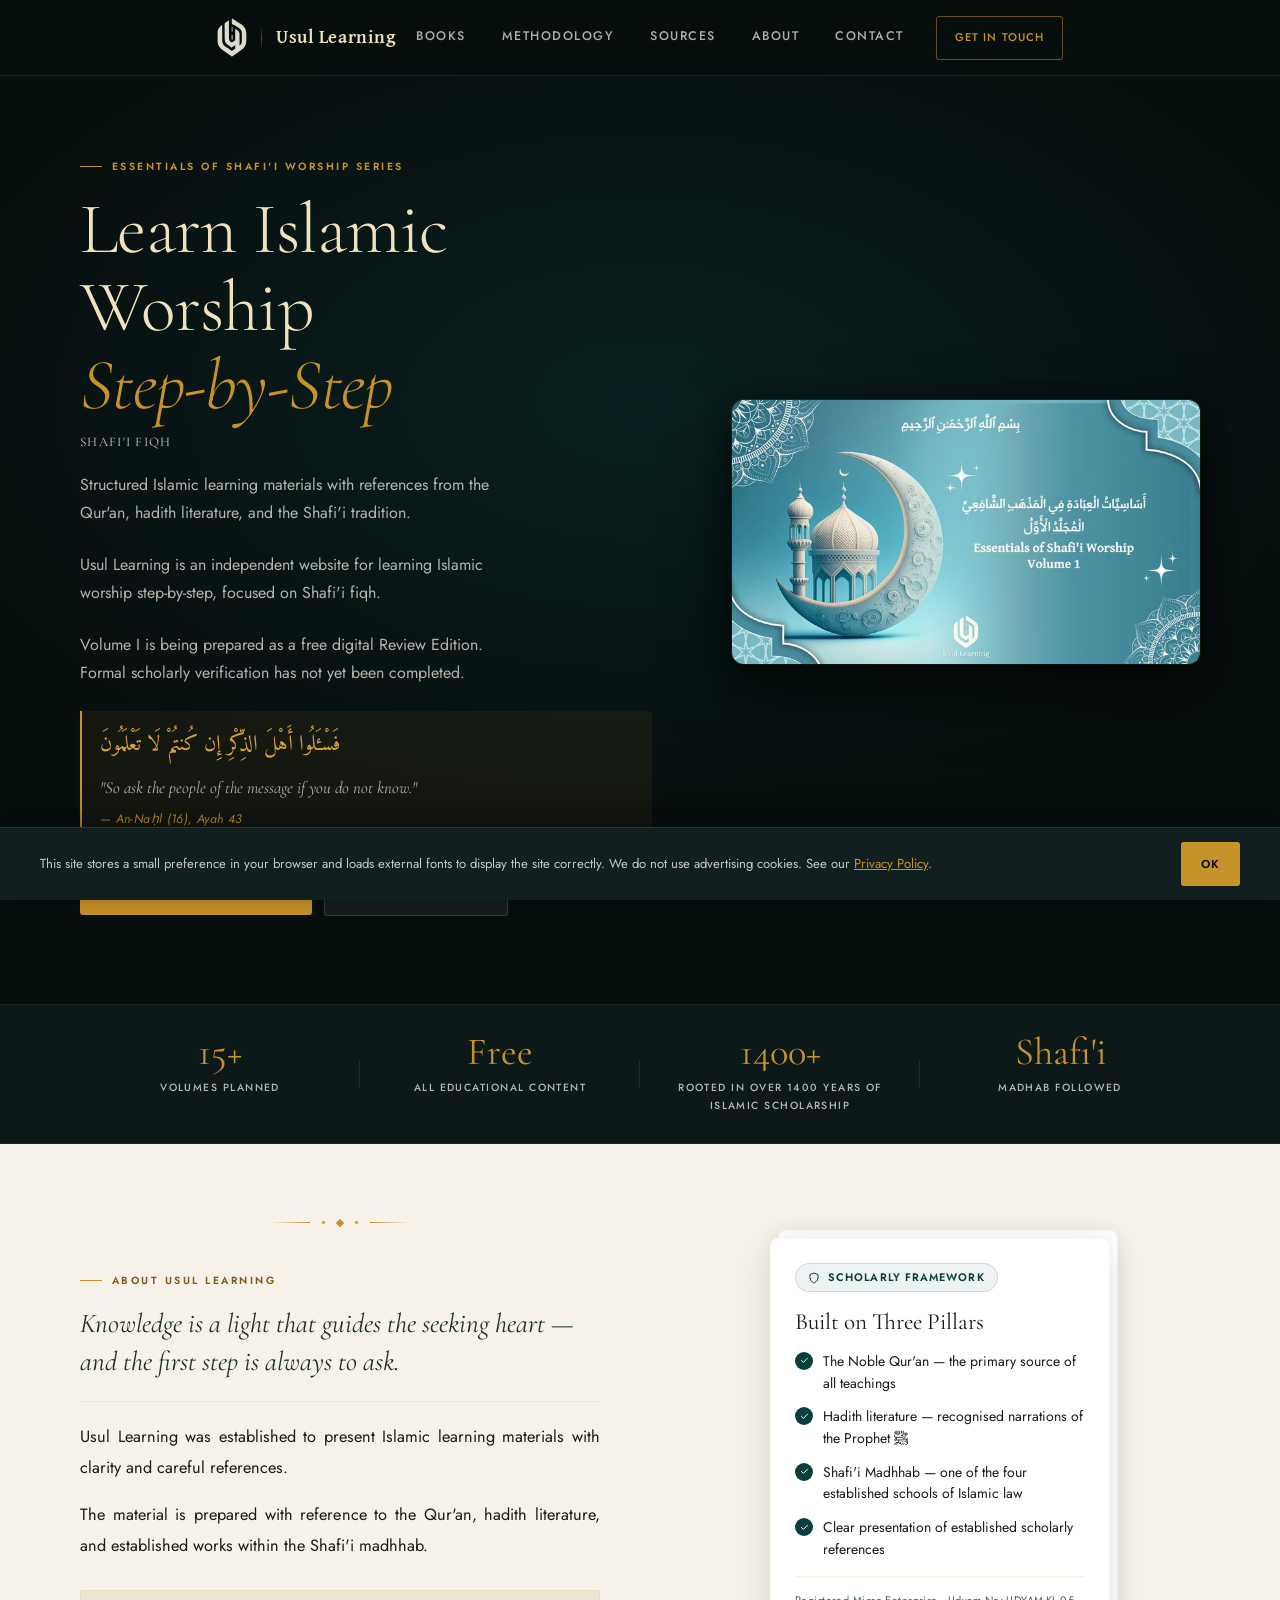
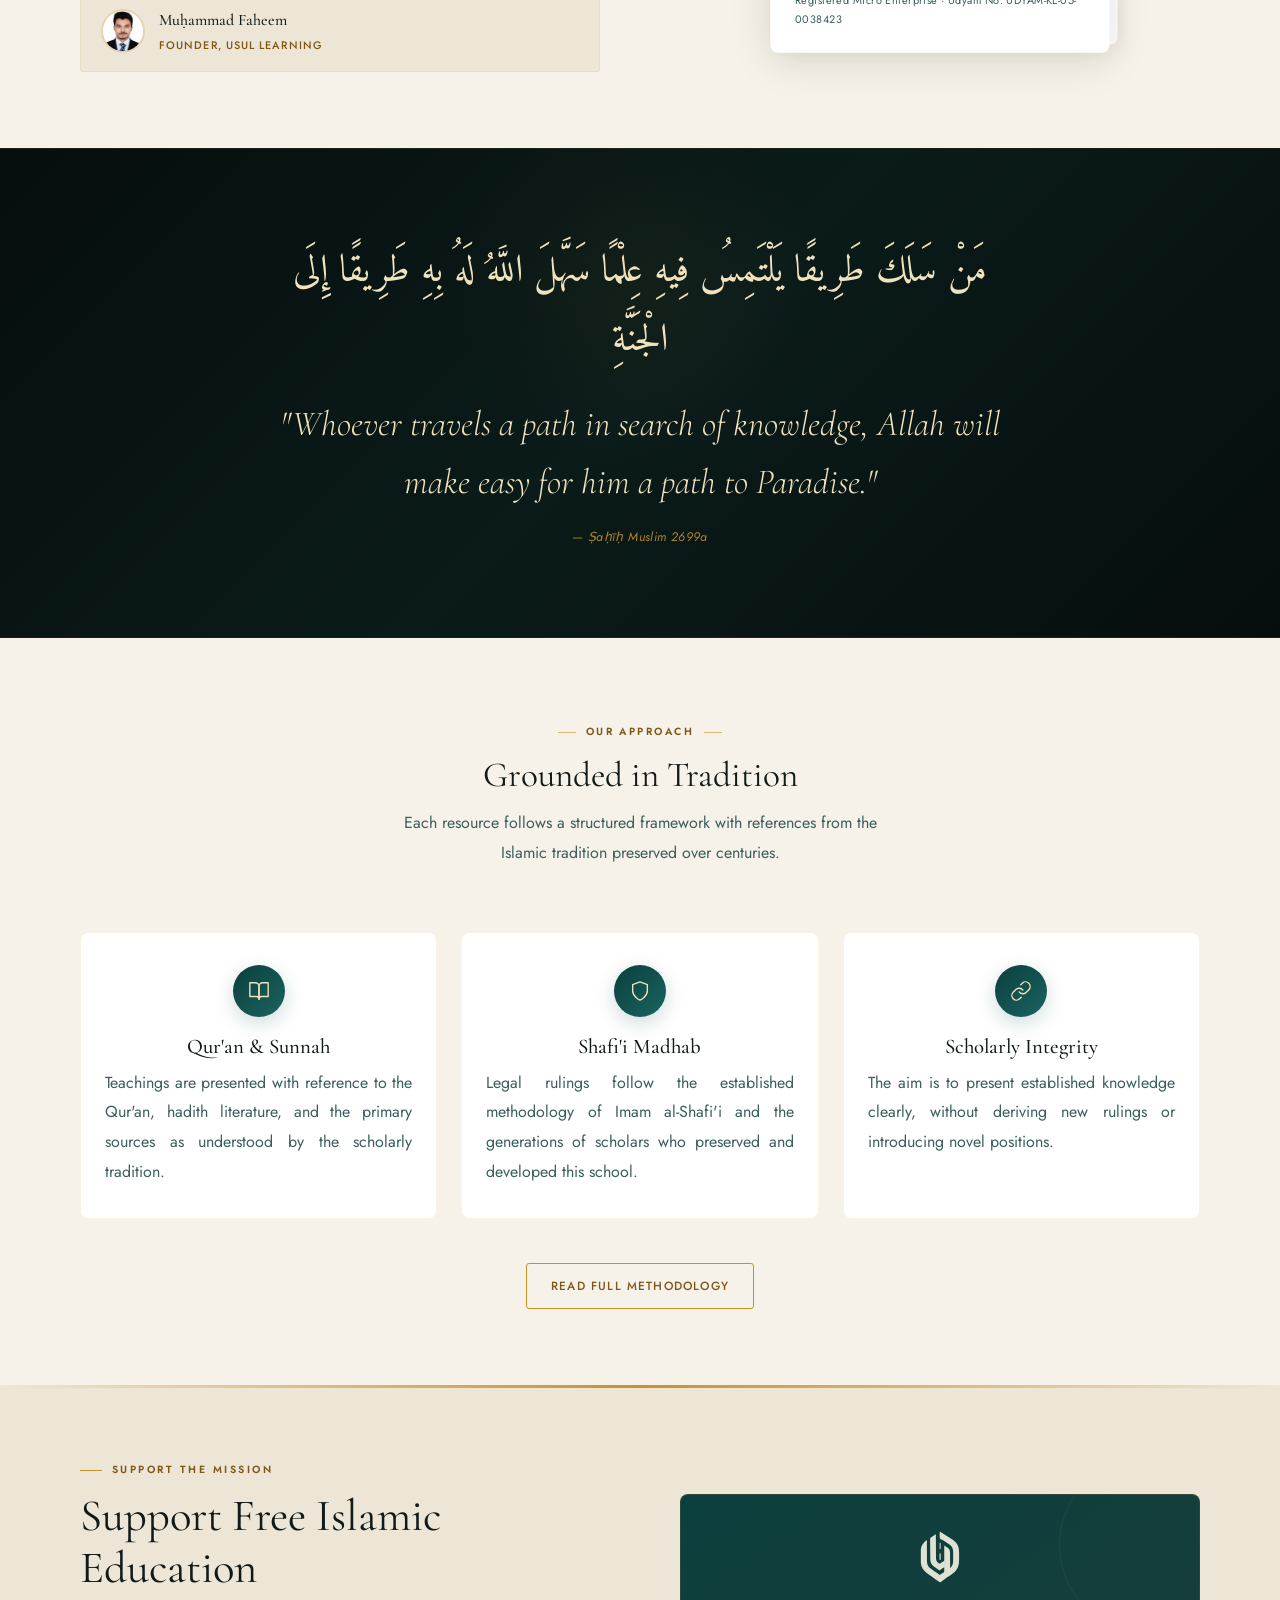
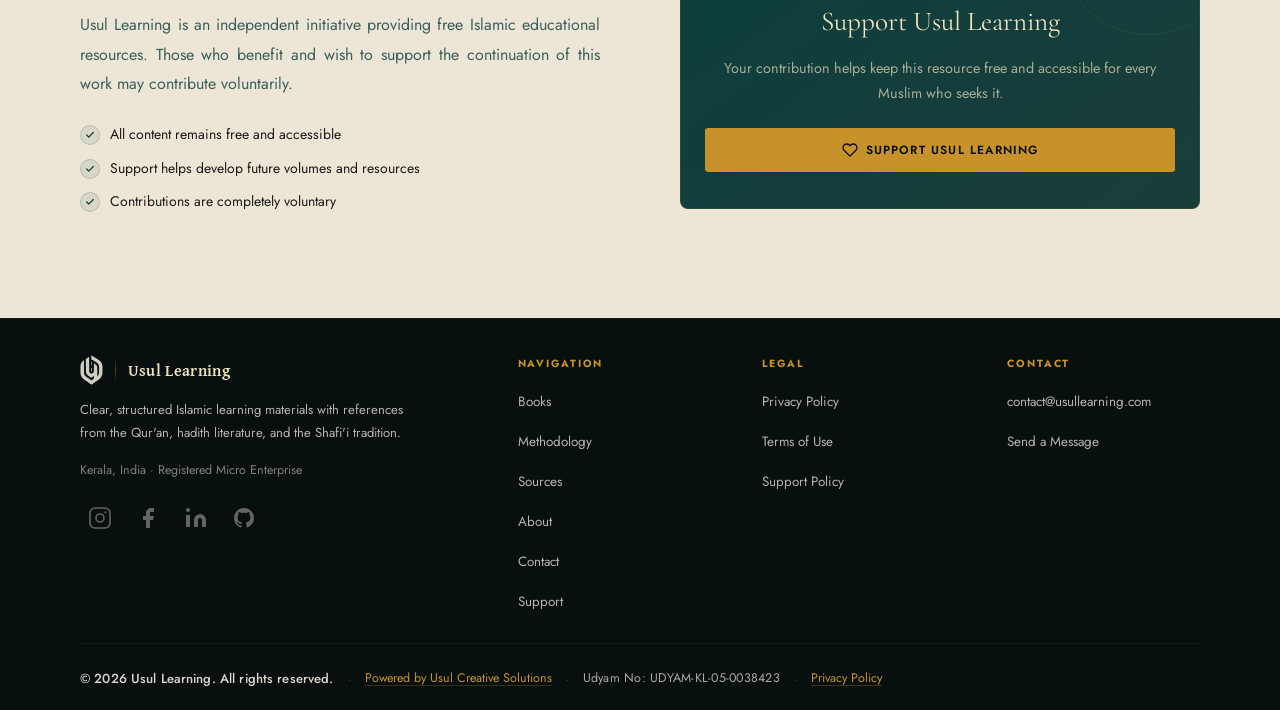
==== commit b26f7d64: "Soften privacy support and content license wording" ====
--- a/index.html
+++ b/index.html
@@ -93,12 +93,11 @@
 </head>
 <body>
 
-  <!-- Fix: Cookie Consent Banner (GDPR / DPDPA) -->
-  <div id="cookieBanner" class="cookie-banner hidden" role="region" aria-label="Cookie consent">
-    <p>We use functional cookies to operate this website. We do not use tracking or advertising cookies. By continuing to use this site you consent to our <a href="privacy">Privacy Policy</a>. This site also uses Google Fonts, which may transfer data to Google servers (USA).</p>
+  <!-- Cookie Notice Banner -->
+  <div id="cookieBanner" class="cookie-banner hidden" role="region" aria-label="Cookie notice">
+    <p>This site stores a small preference in your browser and loads external fonts to display the site correctly. We do not use advertising cookies. See our <a href="privacy">Privacy Policy</a>.</p>
     <div class="cookie-banner__actions">
-      <button id="cookieAccept" class="btn btn--gold btn--cookie">Accept</button>
-      <button id="cookieDecline" class="btn btn--ghost btn--cookie">Decline</button>
+      <button id="cookieDismiss" class="btn btn--gold btn--cookie">OK</button>
     </div>
   </div>
   <a href="#main-content" class="skip-link">Skip to main content</a>
--- a/styles.css
+++ b/styles.css
@@ -444,6 +444,12 @@
 /* ── ANIMATIONS ─────────────────────────────────────────────── */
 .fade-up { opacity: 0; transform: translateY(24px); transition: opacity 0.7s ease, transform 0.7s ease; }
 .fade-up.visible { opacity: 1; transform: translateY(0); }
+/* With scripting disabled nothing ever adds .visible, so content must not stay hidden.
+   The per-page <noscript><style> fallback requires its CSP style-src hash; this rule
+   also covers it from the external sheet for browsers that support (scripting). */
+@media (scripting: none) {
+  .fade-up { opacity: 1; transform: none; }
+}
 .delay-1 { transition-delay: 0.1s; }
 .delay-2 { transition-delay: 0.2s; }
 .delay-3 { transition-delay: 0.3s; }
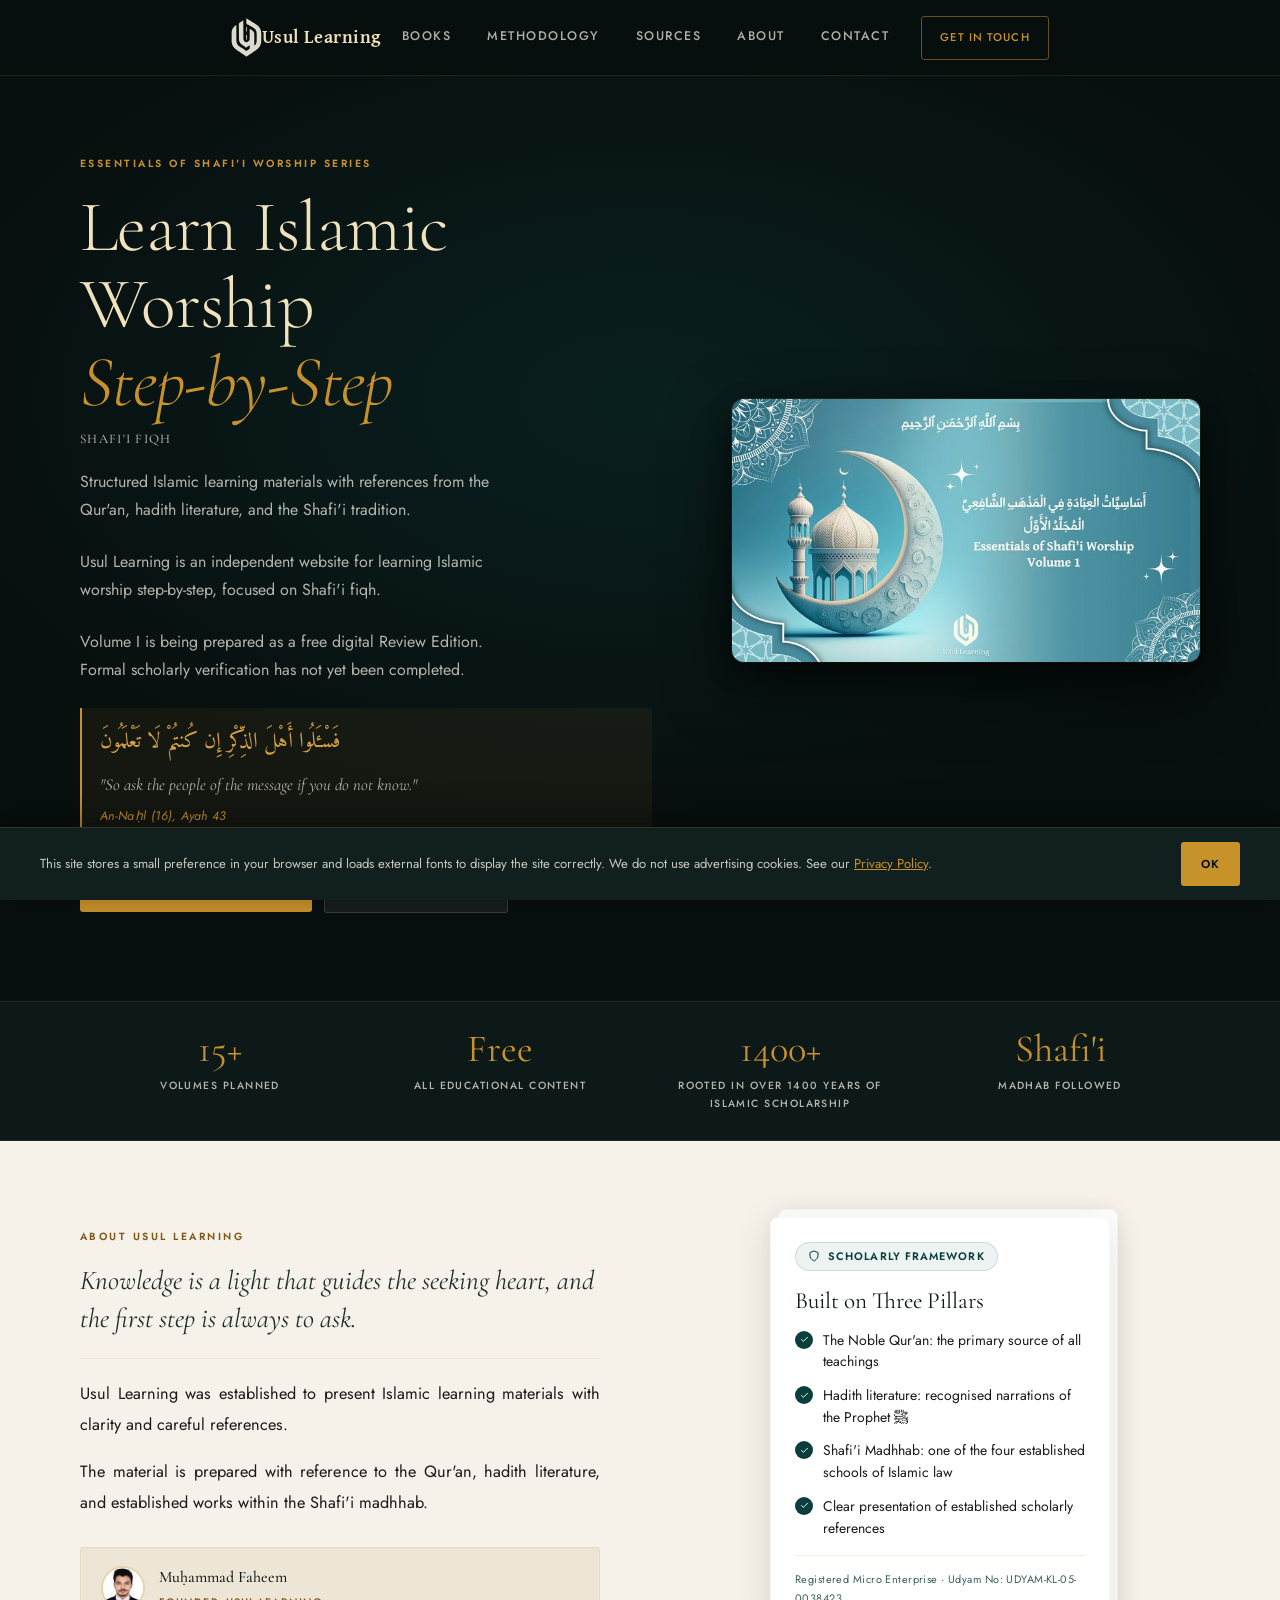
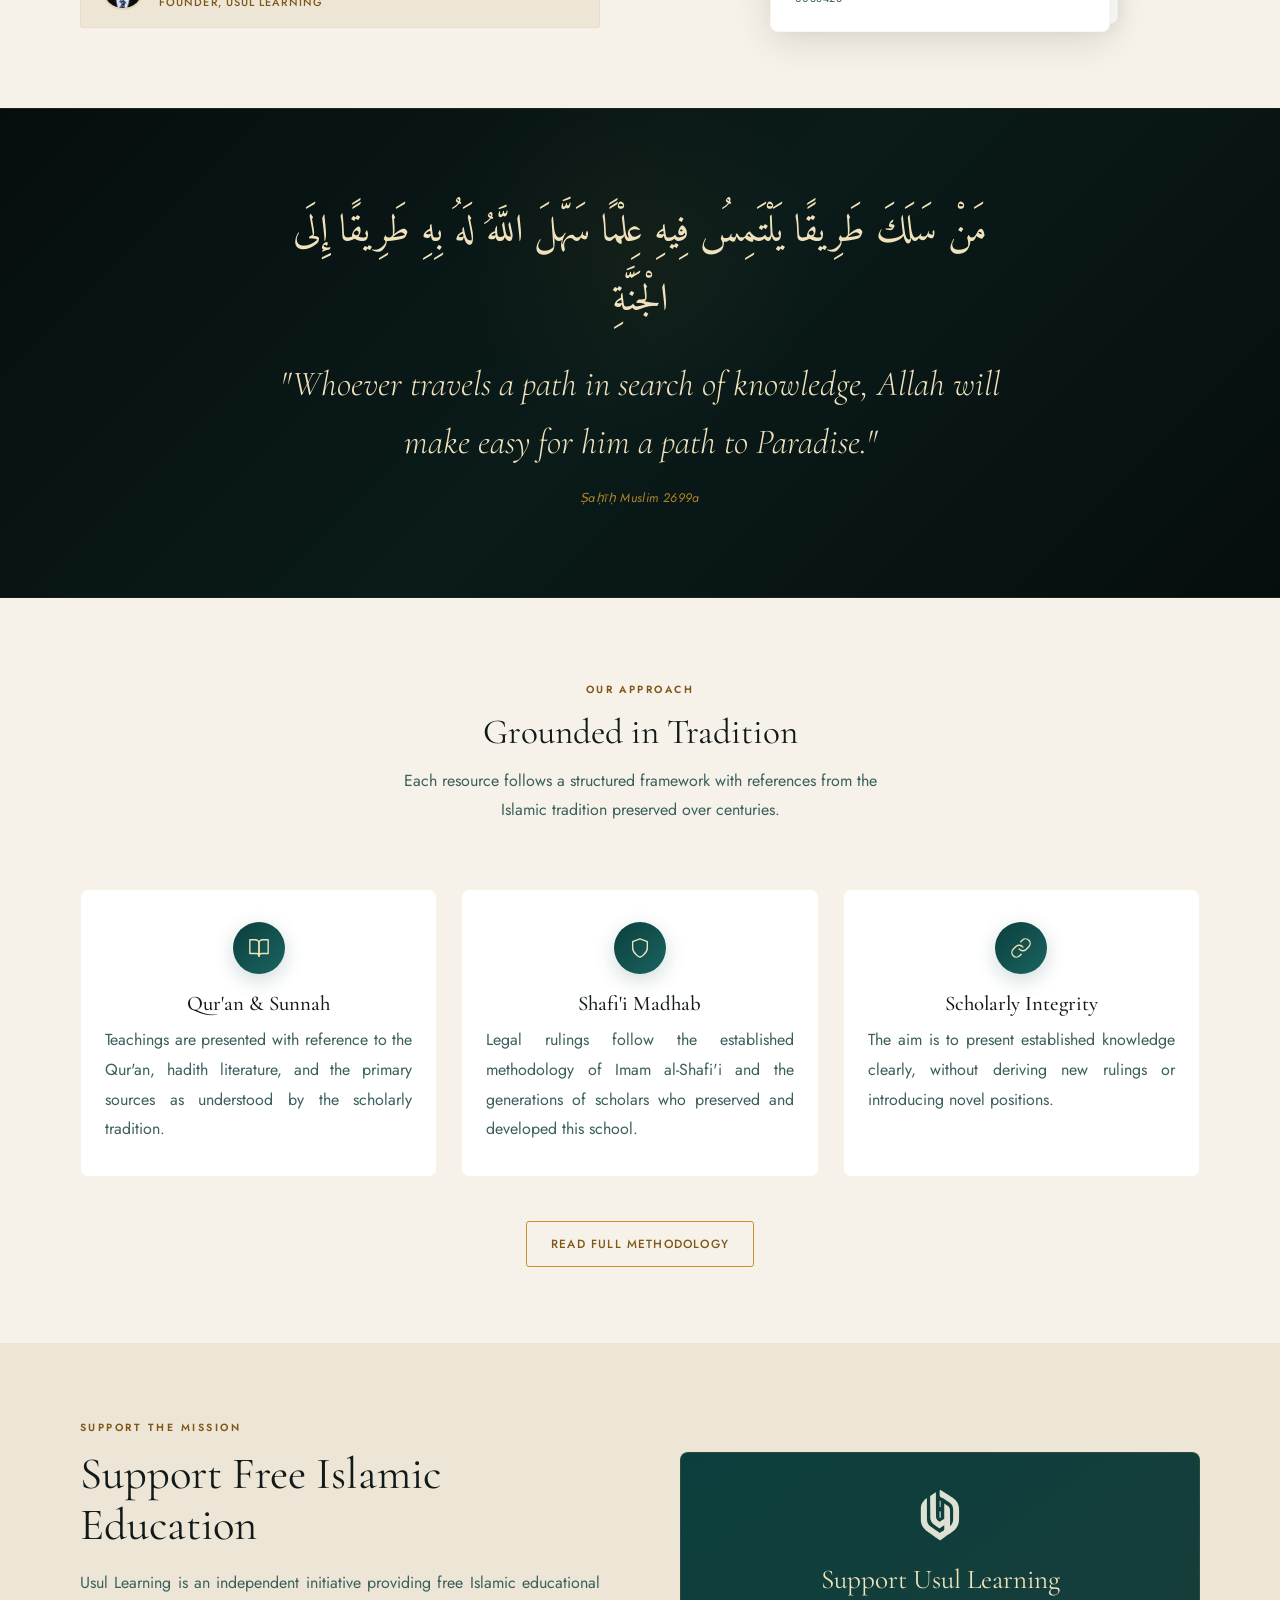
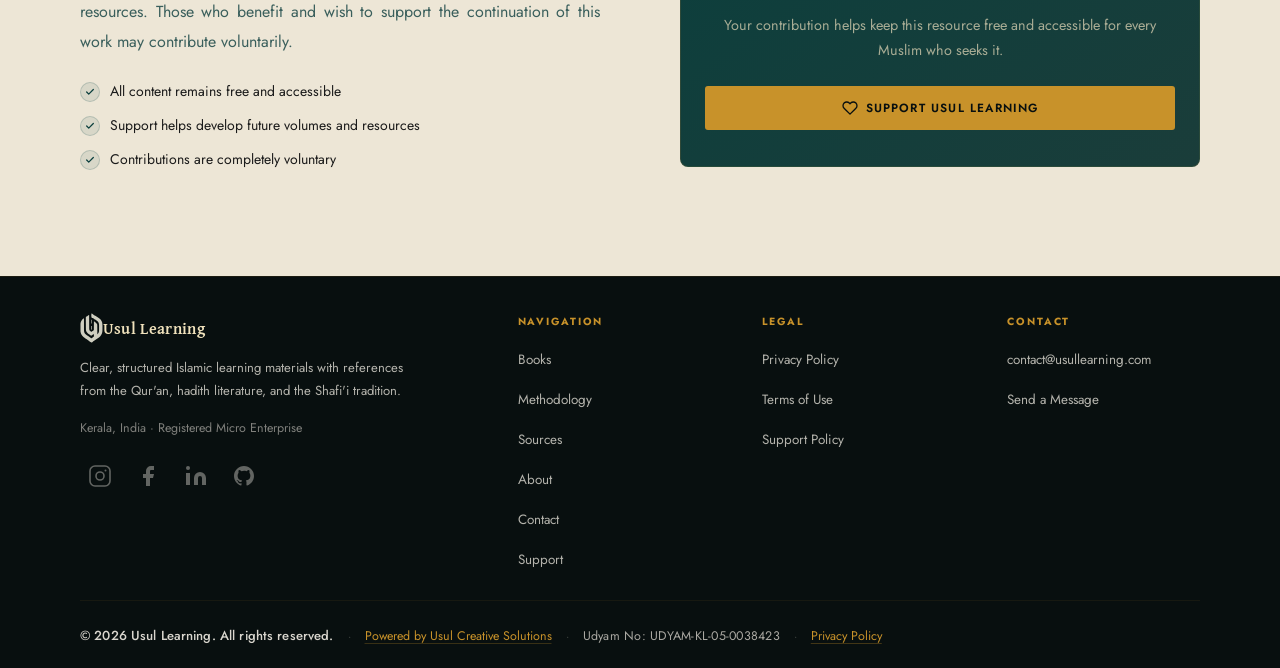
==== commit 5016e67f: "Remove em dashes and decorative separators" ====
--- a/index.html
+++ b/index.html
@@ -14,8 +14,8 @@
   <meta property="og:title" content="Usul Learning | Shafi'i Worship Step by Step" />
   <meta property="og:description" content="Free, structured Islamic learning materials for Shafi'i worship, with references from the Qur'an, hadith literature, and recognized scholarship." />
   <meta property="og:image" content="https://usullearning.com/assets/og-preview.jpg" />
-  <meta property="og:image:width" content="1200" />
-  <meta property="og:image:height" content="630" />
+  <meta property="og:image:width" content="1920" />
+  <meta property="og:image:height" content="1080" />
   <meta property="og:image:type" content="image/jpeg" />
   <meta property="og:locale" content="en_US" />
   <meta name="twitter:card" content="summary_large_image" />
@@ -107,9 +107,8 @@
   <nav class="nav" role="navigation" aria-label="Main navigation">
     <div class="container">
       <div class="nav__inner">
-        <a href="/" class="nav__logo" aria-label="Usul Learning — Home">
+        <a href="/" class="nav__logo" aria-label="Usul Learning - Home">
           <img src="assets/logo/usullearning-logo.svg" width="267" height="351" decoding="async" alt="" class="nav__logo-img" aria-hidden="true" />
-          <div class="nav__logo-divider" aria-hidden="true"></div>
           <div class="nav__logo-text">
             <span class="nav__logo-name">Usul Learning</span>
           </div>
@@ -152,11 +151,11 @@
           <p class="hero__desc fade-up delay-2">Structured Islamic learning materials with references from the Qur'an, hadith literature, and the Shafi'i tradition.</p>
           <p class="hero__desc fade-up delay-2">Usul Learning is an independent website for learning Islamic worship step-by-step, focused on Shafi'i fiqh.</p>
           <p class="hero__desc fade-up delay-2">Volume I is being prepared as a free digital Review Edition. Formal scholarly verification has not yet been completed.</p>
-          <p class="visually-hidden">Free Islamic education books in the Shafi'i madhab tradition — Essentials of Shafi'i Worship series by Usul Learning.</p>
+          <p class="visually-hidden">Free Islamic education books in the Shafi'i madhab tradition: Essentials of Shafi'i Worship series by Usul Learning.</p>
           <div class="hero__verse fade-up delay-2">
             <span class="arabic" lang="ar">فَسْـَٔلُوا أَهْلَ الذِّكْرِ إِن كُنتُمْ لَا تَعْلَمُونَ</span>
             <p>"So ask the people of the message if you do not know."</p>
-            <cite>— An-Naḥl (16), Ayah 43</cite>
+            <cite>An-Naḥl (16), Ayah 43</cite>
           </div>
           <div class="hero__actions fade-up delay-3">
             <a href="books" class="btn btn--gold">
@@ -176,7 +175,7 @@
                 width="1000"
                 height="562"
                 decoding="async"
-                alt="Essentials of Shafi'i Worship — Volume I"
+                alt="Essentials of Shafi'i Worship, Volume I"
                 loading="eager"
                 fetchpriority="high"
               />
@@ -219,16 +218,9 @@
     <div class="container">
       <div class="about__grid">
         <div class="about__text-side">
-          <div class="ornament hero__eyebrow-left">
-            <div class="ornament__line"></div>
-            <div class="ornament__dot"></div>
-            <div class="ornament__diamond"></div>
-            <div class="ornament__dot"></div>
-            <div class="ornament__line ornament__line--r"></div>
-          </div>
           <div class="eyebrow fade-up">About Usul Learning</div>
           <div class="about__pull-quote fade-up delay-1">
-            Knowledge is a light that guides the seeking heart — and the first step is always to ask.
+            Knowledge is a light that guides the seeking heart, and the first step is always to ask.
           </div>
           <p class="about__body fade-up delay-2">
             Usul Learning was established to present Islamic learning materials with clarity and careful references.
@@ -246,7 +238,7 @@
                 height="200"
                 decoding="async"
                 loading="lazy"
-                alt="Muhammed Faheem — Author, Usul Learning"
+                alt="Muhammed Faheem - Author, Usul Learning"
               />
             </div>
             <div>
@@ -269,19 +261,19 @@
                   <div class="about__card-icon">
                     <svg xmlns="http://www.w3.org/2000/svg" viewBox="0 0 24 24" fill="none" stroke="currentColor" stroke-width="2.5" stroke-linecap="round" stroke-linejoin="round" aria-hidden="true" focusable="false"><polyline points="20 6 9 17 4 12"/></svg>
                   </div>
-                  The Noble Qur'an — the primary source of all teachings
+                  The Noble Qur'an: the primary source of all teachings
                 </div>
                 <div class="about__card-item">
                   <div class="about__card-icon">
                     <svg xmlns="http://www.w3.org/2000/svg" viewBox="0 0 24 24" fill="none" stroke="currentColor" stroke-width="2.5" stroke-linecap="round" stroke-linejoin="round" aria-hidden="true" focusable="false"><polyline points="20 6 9 17 4 12"/></svg>
                   </div>
-                  Hadith literature — recognised narrations of the Prophet ﷺ
+                  Hadith literature: recognised narrations of the Prophet ﷺ
                 </div>
                 <div class="about__card-item">
                   <div class="about__card-icon">
                     <svg xmlns="http://www.w3.org/2000/svg" viewBox="0 0 24 24" fill="none" stroke="currentColor" stroke-width="2.5" stroke-linecap="round" stroke-linejoin="round" aria-hidden="true" focusable="false"><polyline points="20 6 9 17 4 12"/></svg>
                   </div>
-                  Shafi'i Madhhab — one of the four established schools of Islamic law
+                  Shafi'i Madhhab: one of the four established schools of Islamic law
                 </div>
                 <div class="about__card-item">
                   <div class="about__card-icon">
@@ -306,7 +298,7 @@
       <div class="hadith-banner__inner fade-up">
         <span class="hadith-banner__arabic" lang="ar">مَنْ سَلَكَ طَرِيقًا يَلْتَمِسُ فِيهِ عِلْمًا سَهَّلَ اللَّهُ لَهُ بِهِ طَرِيقًا إِلَى الْجَنَّةِ</span>
         <p class="hadith-banner__text">"Whoever travels a path in search of knowledge, Allah will make easy for him a path to Paradise."</p>
-        <div class="hadith-banner__source">— Ṣaḥīḥ Muslim 2699a</div>
+        <div class="hadith-banner__source">Ṣaḥīḥ Muslim 2699a</div>
       </div>
     </div>
   </div>
@@ -406,7 +398,6 @@
         <div>
           <div class="footer__brand-logo">
             <img src="assets/logo/usullearning-logo.svg" width="267" height="351" decoding="async" alt="" class="footer__brand-img" aria-hidden="true" />
-            <div class="footer__brand-divider" aria-hidden="true"></div>
             <div class="footer__brand-text">
               <div class="footer__brand-name">Usul Learning</div>
             </div>
--- a/styles.css
+++ b/styles.css
@@ -1,5 +1,5 @@
 /* ============================================================
-   USUL LEARNING — styles.css
+   USUL LEARNING - styles.css
    Mobile-first, min-width breakpoints
    Covers all 2026 viewports: 136px → 5120px
    ============================================================ */
@@ -76,7 +76,7 @@
 /* Footer: ensure bottom content clears safe area */
 .footer { padding-bottom: calc(20px + env(safe-area-inset-bottom)); }
 
-/* ── FLUID TYPOGRAPHY — base (below 360px) ──────────────────── */
+/* ── FLUID TYPOGRAPHY - base (below 360px) ──────────────────── */
 h1,h2,h3,h4 { font-family: var(--font-display); color: var(--ink); line-height: 1.12; font-weight: 400; }
 h1 { font-size: clamp(2rem, 8vw, 2.8rem); }
 h2 { font-size: clamp(1.55rem, 5vw, 2.2rem); }
@@ -84,7 +84,7 @@
 h4 { font-size: 1.05rem; font-weight: 500; }
 p  { font-size: clamp(0.9rem, 3vw, 1.05rem); line-height: 1.85; color: var(--text-body); font-weight: 400; }
 
-/* Arabic — RTL, correct font, readable size */
+/* Arabic - RTL, correct font, readable size */
 [lang="ar"],
 .arabic { font-family: var(--font-arabic); font-size: clamp(1.1rem, 4vw, 1.55rem); direction: rtl; color: var(--gold); }
 .hadith-banner__arabic { font-family: var(--font-arabic); font-size: clamp(1.3rem, 4vw, 2.4rem); color: var(--gold-pale); direction: rtl; margin-bottom: 20px; display: block; line-height: 1.8; text-align: center; }
@@ -97,16 +97,8 @@
 
 /* Eyebrow */
 .eyebrow { display: inline-flex; align-items: center; gap: 10px; font-size: 0.65rem; font-weight: 600; letter-spacing: 0.24em; text-transform: uppercase; color: var(--gold-on-light); margin-bottom: 16px; }
-.eyebrow::before { content: ''; display: block; width: 22px; height: 1px; background: var(--gold); flex-shrink: 0; }
-
-/* Ornament */
-.ornament { display: flex; align-items: center; gap: 12px; margin: 0 auto 36px; width: fit-content; }
-.ornament__line { width: 40px; height: 1px; background: linear-gradient(90deg, transparent, var(--gold)); }
-.ornament__line--r { background: linear-gradient(90deg, var(--gold), transparent); }
-.ornament__diamond { width: 6px; height: 6px; background: var(--gold); transform: rotate(45deg); }
-.ornament__dot { width: 3px; height: 3px; background: var(--gold-light); transform: rotate(45deg); }
-
-/* ── NAV — mobile first ─────────────────────────────────────── */
+
+/* ── NAV - mobile first ─────────────────────────────────────── */
 .nav {
   position: fixed; top: 0; left: 0; right: 0; z-index: 100;
   height: var(--nav-height); display: flex; align-items: center;
@@ -121,12 +113,11 @@
 .nav__inner { display: flex; align-items: center; width: 100%; }
 .nav__logo { display: flex; align-items: center; gap: 0; flex-shrink: 0; }
 .nav__logo-img { height: 32px; width: auto; object-fit: contain; opacity: 0.88; }
-.nav__logo-divider { width: 1px; height: 24px; background: linear-gradient(180deg, transparent, rgba(200,146,42,0.45), transparent); margin: 0 10px; }
 .nav__logo-text { display: flex; flex-direction: column; gap: 3px; }
 .nav__logo-name { font-family: var(--font-brand); font-size: 1rem; font-weight: 700; color: var(--gold-pale); letter-spacing: 0.03em; line-height: 1; }
 .nav__logo-tagline { font-size: 0.55rem; font-weight: 400; letter-spacing: 0.16em; text-transform: uppercase; color: rgba(200,146,42,0.7); line-height: 1; }
 
-/* Desktop nav — hidden on mobile */
+/* Desktop nav - hidden on mobile */
 .nav__links { display: none; align-items: center; gap: 24px; margin: 0 auto; padding: 0 20px; }
 .nav__link { font-size: 0.74rem; font-weight: 500; letter-spacing: 0.12em; text-transform: uppercase; color: rgba(247,242,233,0.7); transition: color var(--transition); position: relative; padding-bottom: 2px; min-height: 44px; display: inline-flex; align-items: center; }
 .nav__link::after { content: ''; position: absolute; bottom: 4px; left: 0; width: 0; height: 1px; background: var(--gold); transition: width var(--transition); }
@@ -149,14 +140,12 @@
 .nav__mobile .nav__link { font-size: 0.9rem; letter-spacing: 0.08em; color: rgba(247,242,233,0.78); min-height: 48px; }
 .nav__mobile .nav__link:hover, .nav__mobile .nav__link:focus-visible { color: var(--gold); }
 
-/* ── HERO — single column, mobile ──────────────────────────── */
+/* ── HERO - single column, mobile ──────────────────────────── */
 .hero { min-height: 100svh; display: flex; align-items: center; position: relative; overflow: hidden; background: var(--dark); padding-top: var(--nav-height); }
 .hero::before { content: ''; position: absolute; inset: 0; pointer-events: none; background: radial-gradient(ellipse 80% 60% at 50% 40%, rgba(13,74,71,0.28) 0%, transparent 70%); }
 
-.hero__line-h { position: absolute; bottom: 0; left: 0; right: 0; height: 1px; background: linear-gradient(90deg, transparent 0%, rgba(200,146,42,0.28) 30%, rgba(200,146,42,0.28) 70%, transparent 100%); }
 .hero__content { position: relative; z-index: 2; display: grid; grid-template-columns: 1fr; gap: 32px; align-items: center; padding: 40px 0 52px; width: 100%; text-align: center; min-height: calc(100svh - var(--nav-height)); }
 .hero__eyebrow { display: inline-flex; align-items: center; gap: 10px; font-size: 0.65rem; font-weight: 600; letter-spacing: 0.24em; text-transform: uppercase; color: var(--gold); margin-bottom: 16px; justify-content: center; }
-.hero__eyebrow::before { content: ''; display: block; width: 22px; height: 1px; background: var(--gold); }
 .hero__title { font-size: clamp(2.6rem, 6.5vw, 4.5rem); font-weight: 300; line-height: 1.08; margin-bottom: 8px; color: var(--gold-pale); letter-spacing: -0.01em; }
 .hero__title em { font-style: italic; color: var(--gold); display: block; }
 .hero__title strong { font-weight: 600; color: #fff; }
@@ -180,11 +169,10 @@
 .book-pages { display: none; }
 .book-coming-badge span { font-size: 0.5rem; font-weight: 700; letter-spacing: 0.1em; text-transform: uppercase; text-align: center; line-height: 1.4; font-family: var(--font-body); }
 
-/* ── STATS — 2×2 mobile ─────────────────────────────────────── */
+/* ── STATS - 2×2 mobile ─────────────────────────────────────── */
 .stats { background: var(--dark-surface); border-top: 1px solid rgba(200,146,42,0.1); border-bottom: 1px solid rgba(200,146,42,0.1); padding: 28px 0; }
 .stats__inner { display: grid; grid-template-columns: 1fr 1fr; gap: 24px 0; text-align: center; }
 .stats__item { padding: 0 16px; position: relative; }
-.stats__item:nth-child(odd)::after { content: ''; position: absolute; right: 0; top: 50%; transform: translateY(-50%); width: 1px; height: 28px; background: rgba(200,146,42,0.16); }
 .stats__num { font-family: var(--font-display); font-size: clamp(1.4rem, 6vw, 2.4rem); font-weight: 400; color: var(--gold); line-height: 1; display: block; }
 .stats__label { font-size: 0.65rem; font-weight: 500; letter-spacing: 0.14em; text-transform: uppercase; color: rgba(247,242,233,0.72); margin-top: 8px; display: block; }
 
@@ -206,8 +194,7 @@
 /* ── SECTION HEADERS ────────────────────────────────────────── */
 .section-header { text-align: center; margin-bottom: 32px; }
 .section-header__eyebrow { display: inline-flex; align-items: center; gap: 10px; font-size: 0.65rem; font-weight: 600; letter-spacing: 0.24em; text-transform: uppercase; color: var(--gold-on-light); margin-bottom: 14px; }
-.section-header__eyebrow::before, .section-header__eyebrow::after { content: ''; display: block; width: 18px; height: 1px; background: rgba(200,146,42,0.6); }
-/* Sources page H2 headings — semantic heading, eyebrow visual style */
+/* Sources page H2 headings - semantic heading, eyebrow visual style */
 h2.sources-group-heading { font-size: 0.65rem; font-weight: 600; letter-spacing: 0.24em; text-transform: uppercase; line-height: 1; }
 .section-header__title { margin-bottom: 14px; color: var(--ink); }
 .section-header__title--light { color: var(--gold-pale); }
@@ -242,8 +229,6 @@
 .books__grid { display: grid; grid-template-columns: 1fr; gap: 24px; max-width: 400px; margin: 0 auto; }
 .book-card { background: var(--dark-card); border: 1px solid var(--border-dark); border-radius: var(--radius-md); overflow: hidden; transition: all var(--transition); }
 .book-card:hover { transform: translateY(-4px); box-shadow: 0 20px 52px rgba(0,0,0,0.4), 0 0 0 1px rgba(200,146,42,0.28); }
-.book-card__accent { height: 3px; background: linear-gradient(90deg, var(--emerald-mid), var(--emerald-soft), var(--gold)); }
-.book-card__accent--gold { background: linear-gradient(90deg, #7a5818, var(--gold), var(--gold-light)); }
 .book-card__visual { padding: 24px 24px 0; display: flex; justify-content: center; }
 .book-card__3d { position: relative; width: 200px; height: 113px; transform-style: preserve-3d; transform: perspective(800px) rotateY(-12deg) rotateX(3deg); filter: drop-shadow(0 16px 28px rgba(0,0,0,0.5)); animation: bookFloat 5s ease-in-out infinite; will-change: transform; backface-visibility: hidden; -webkit-backface-visibility: hidden; }
 .book-card__body { padding: 20px 20px 24px; }
@@ -270,9 +255,7 @@
 .method { background: var(--cream); }
 .method__grid { display: grid; grid-template-columns: 1fr; gap: 20px; }
 .method__card { padding: 32px 24px; border: 1px solid var(--border-soft); border-radius: var(--radius-md); background: white; transition: all var(--transition); text-align: center; position: relative; overflow: hidden; }
-.method__card::before { content: ''; position: absolute; bottom: 0; left: 0; right: 0; height: 2px; background: linear-gradient(90deg, transparent, var(--emerald), transparent); opacity: 0; transition: opacity var(--transition); }
 .method__card:hover { border-color: rgba(13,74,71,0.22); box-shadow: 0 10px 32px rgba(13,74,71,0.1); transform: translateY(-2px); }
-.method__card:hover::before { opacity: 1; }
 .method__icon { width: 52px; height: 52px; background: linear-gradient(135deg, var(--emerald), var(--emerald-soft)); border-radius: 50%; display: flex; align-items: center; justify-content: center; margin: 0 auto 18px; box-shadow: 0 6px 20px rgba(13,74,71,0.2); }
 .method__icon svg { width: 22px; height: 22px; color: var(--gold-pale); }
 .method__title { font-family: var(--font-display); font-size: clamp(1.1rem, 4vw, 1.3rem); color: var(--ink); margin-bottom: 10px; font-weight: 500; }
@@ -317,10 +300,8 @@
 
 /* ── SUPPORT ────────────────────────────────────────────────── */
 .support { background: var(--cream-dark); position: relative; overflow: hidden; }
-.support::before { content: ''; position: absolute; top: 0; left: 0; right: 0; height: 3px; background: linear-gradient(90deg, transparent, var(--gold), transparent); }
 .support__inner { display: grid; grid-template-columns: 1fr; gap: 36px; align-items: center; }
 .support__eyebrow { font-size: 0.65rem; font-weight: 600; letter-spacing: 0.24em; text-transform: uppercase; color: var(--gold-on-light); margin-bottom: 12px; display: flex; align-items: center; gap: 10px; }
-.support__eyebrow::before { content: ''; display: block; width: 22px; height: 1px; background: var(--gold); }
 .support__title { font-family: var(--font-display); font-size: clamp(1.6rem, 6vw, 2.8rem); color: var(--ink); margin-bottom: 16px; font-weight: 400; line-height: 1.15; }
 .support__desc { font-size: clamp(0.875rem, 3vw, 1rem); line-height: 1.85; color: var(--text-muted); font-weight: 400; margin-bottom: 24px; }
 .support__features { display: flex; flex-direction: column; gap: 10px; margin-bottom: 28px; }
@@ -328,7 +309,6 @@
 .support__feature-check { width: 20px; height: 20px; background: rgba(13,74,71,0.09); border: 1px solid rgba(13,74,71,0.18); border-radius: 50%; display: flex; align-items: center; justify-content: center; flex-shrink: 0; }
 .support__feature-check svg { width: 10px; height: 10px; color: var(--emerald); }
 .support__visual { background: linear-gradient(145deg, var(--emerald) 0%, #1a3d3a 100%); border-radius: var(--radius-md); padding: 36px 24px; text-align: center; position: relative; overflow: hidden; border: 1px solid rgba(200,146,42,0.14); }
-.support__visual::before { content: ''; position: absolute; top: -40px; right: -40px; width: 180px; height: 180px; border: 1px solid rgba(200,146,42,0.1); border-radius: 50%; }
 .support__visual-icon { margin-bottom: 16px; position: relative; z-index: 2; display: flex; justify-content: center; }
 .support__visual-title { font-family: var(--font-display); font-size: clamp(1.3rem, 5vw, 1.7rem); color: var(--gold-pale); margin-bottom: 10px; position: relative; z-index: 2; font-weight: 400; }
 .support__visual-desc { font-size: clamp(0.82rem, 3vw, 0.9rem); color: rgba(240,226,192,0.68); margin-bottom: 22px; line-height: 1.75; position: relative; z-index: 2; font-weight: 400; }
@@ -358,7 +338,6 @@
 .footer__grid { display: grid; grid-template-columns: 1fr; gap: 28px; padding-bottom: 24px; border-bottom: 1px solid rgba(200,146,42,0.08); margin-bottom: 20px; }
 .footer__brand-logo { display: flex; align-items: center; gap: 0; margin-bottom: 14px; }
 .footer__brand-img { height: 30px; width: auto; object-fit: contain; opacity: 0.82; }
-.footer__brand-divider { width: 1px; height: 24px; background: linear-gradient(180deg, transparent, rgba(200,146,42,0.4), transparent); margin: 0 12px; }
 .footer__brand-text { display: flex; flex-direction: column; gap: 3px; }
 .footer__brand-name { font-family: var(--font-brand); font-size: 1rem; font-weight: 700; color: var(--gold-pale); letter-spacing: 0.02em; line-height: 1; }
 .footer__brand-desc { font-size: 0.82rem; color: rgba(247,242,233,0.72); line-height: 1.75; font-weight: 400; max-width: 100%; margin-bottom: 14px; }
@@ -372,7 +351,7 @@
 .footer__link:hover, .footer__link:focus-visible { color: var(--gold-pale); }
 .footer__bottom { padding-top: 4px; }
 
-/* Footer bottom — two-row readable layout */
+/* Footer bottom - two-row readable layout */
 .footer__bottom-row { display: flex; align-items: center; justify-content: space-between; flex-wrap: wrap; gap: 8px 24px; }
 .footer__bottom-row--top { }
 .footer__bottom-row--base { }
@@ -393,10 +372,7 @@
 
 /* ── PAGE HERO ──────────────────────────────────────────────── */
 .page-hero { background: linear-gradient(155deg, var(--dark) 0%, #0e2726 60%, #071312 100%); padding: 80px 0 40px; text-align: center; position: relative; overflow: hidden; }
-.page-hero::before { content: ''; position: absolute; inset: 0; background: url("data:image/svg+xml,%3Csvg width='60' height='60' viewBox='0 0 60 60' xmlns='http://www.w3.org/2000/svg'%3E%3Cpath d='M30 0 L60 30 L30 60 L0 30 Z' fill='none' stroke='rgba(200,146,42,0.052)' stroke-width='1'/%3E%3C/svg%3E") repeat; background-size: 60px 60px; }
-.page-hero::after { content: ''; position: absolute; bottom: 0; left: 0; right: 0; height: 1px; background: linear-gradient(90deg, transparent, rgba(200,146,42,0.26), transparent); }
 .page-hero__eyebrow { display: inline-flex; align-items: center; gap: 10px; font-size: 0.65rem; font-weight: 600; letter-spacing: 0.26em; text-transform: uppercase; color: var(--gold); margin-bottom: 14px; position: relative; z-index: 2; }
-.page-hero__eyebrow::before, .page-hero__eyebrow::after { content: ''; display: block; width: 18px; height: 1px; background: rgba(200,146,42,0.55); }
 .page-hero__title { font-family: var(--font-display); font-size: clamp(2.2rem, 7vw, 4.2rem); color: var(--gold-pale); font-weight: 300; position: relative; z-index: 2; margin-bottom: 14px; letter-spacing: -0.01em; }
 .page-hero__desc { font-size: clamp(0.875rem, 3vw, 1.02rem); color: rgba(247,242,233,0.88); font-weight: 400; position: relative; z-index: 2; max-width: 520px; margin: 0 auto; line-height: 1.85; }
 
@@ -420,7 +396,7 @@
 /* ── SOURCES ────────────────────────────────────────────────── */
 .sources__grid { display: grid; grid-template-columns: 1fr; gap: 10px; max-width: 860px; margin: 0 auto; }
 
-/* Sources page — single-item grid: centre the lone pill */
+/* Sources page - single-item grid: centre the lone pill */
 .sources__grid--single {
   display: flex;
   justify-content: center;
@@ -445,7 +421,7 @@
 .fade-up { opacity: 0; transform: translateY(24px); transition: opacity 0.7s ease, transform 0.7s ease; }
 .fade-up.visible { opacity: 1; transform: translateY(0); }
 /* With scripting disabled nothing ever adds .visible, so content must not stay hidden.
-   The per-page <noscript><style> fallback requires its CSP style-src hash; this rule
+   The per-page <noscript><style> fallback requires its CSP style-src hash; this entry
    also covers it from the external sheet for browsers that support (scripting). */
 @media (scripting: none) {
   .fade-up { opacity: 1; transform: none; }
@@ -456,10 +432,10 @@
 .delay-4 { transition-delay: 0.4s; }
 
 /* ══════════════════════════════════════════════════════════════
-   RESPONSIVE — MOBILE FIRST (min-width)
+   RESPONSIVE - MOBILE FIRST (min-width)
    ══════════════════════════════════════════════════════════════ */
 
-/* ── 360px — Budget Android ─────────────────────────────────── */
+/* ── 360px - Budget Android ─────────────────────────────────── */
 @media (min-width: 360px) {
   :root { --container-px: 16px; }
   html { font-size: 16px; }
@@ -467,13 +443,13 @@
   .books__grid { max-width: 340px; }
 }
 
-/* ── 375px — iPhone SE ──────────────────────────────────────── */
+/* ── 375px - iPhone SE ──────────────────────────────────────── */
 @media (min-width: 375px) {
   :root { --container-px: 18px; }
   .book-3d { width: min(320px, 84vw); }
 }
 
-/* ── 390px — iPhone 16, Pixel 9 ────────────────────────────── */
+/* ── 390px - iPhone 16, Pixel 9 ────────────────────────────── */
 @media (min-width: 390px) {
   :root { --container-px: 20px; }
   html { font-size: 16px; }
@@ -481,7 +457,7 @@
   .books__grid { max-width: 360px; }
 }
 
-/* ── 430px — iPhone 16 Plus/Pro Max ────────────────────────── */
+/* ── 430px - iPhone 16 Plus/Pro Max ────────────────────────── */
 @media (min-width: 430px) {
   :root { --container-px: 24px; }
   html { font-size: 16px; }
@@ -492,7 +468,7 @@
   .read-section__cards { grid-template-columns: 1fr 1fr; gap: 12px; }
 }
 
-/* ── 600px — Landscape phones, Fire HD 8 ───────────────────── */
+/* ── 600px - Landscape phones, Fire HD 8 ───────────────────── */
 @media (min-width: 600px) {
   :root { --container-px: 28px; --nav-height: 60px; }
   .section { padding: 56px 0; }
@@ -503,8 +479,6 @@
   .book-card__body { padding: 20px 24px 24px; }
   .book-3d { width: min(440px, 88vw); }
   .stats__inner { grid-template-columns: repeat(4,1fr); gap: 0; }
-  .stats__item:nth-child(odd)::after { display: none; }
-  .stats__item:not(:last-child)::after { content: ''; position: absolute; right: 0; top: 50%; transform: translateY(-50%); width: 1px; height: 28px; background: rgba(200,146,42,0.16); display: block; }
   .sources__grid { grid-template-columns: 1fr 1fr; }
   .notify-form { flex-direction: row; }
   .notify-section__form { flex-direction: row; align-items: center; }
@@ -516,7 +490,7 @@
   .footer__links { gap: 4px; }
 }
 
-/* ── 768px — iPad Mini, foldable outer ─────────────────────── */
+/* ── 768px - iPad Mini, foldable outer ─────────────────────── */
 @media (min-width: 768px) {
   :root { --container-px: 32px; --nav-height: 68px; }
   html { font-size: 16px; }
@@ -524,7 +498,6 @@
   .section--sm { padding: 56px 0; }
   .nav__logo-img { height: 36px; }
   .nav__logo-name { font-size: 1.15rem; }
-  .nav__logo-divider { margin: 0 14px; }
   /* Hero */
   .hero__content { padding: 60px 0 72px; gap: 40px; }
   /* hero__actions left-align already set at 700px for tablets; keep centred only for non-2col hero (below 700px) */
@@ -578,8 +551,8 @@
   .section-header { margin-bottom: 44px; }
 }
 
-/* ── 700px — iPad mini 6 portrait (744px), Samsung Tab S9 portrait (753px) ── */
-/* Dead zone between 600px and 820px — these tablets need 2-col layouts       */
+/* ── 700px - iPad mini 6 portrait (744px), Samsung Tab S9 portrait (753px) ── */
+/* Dead zone between 600px and 820px - these tablets need 2-col layouts       */
 @media (min-width: 700px) {
   /* Hero: switch to 2-column so the book isn't stacked above all the text */
   .hero__content {
@@ -606,7 +579,7 @@
   .books__grid { max-width: 640px; }
 }
 
-/* ── 820px — iPad Air, Samsung Tab S9 ──────────────────────── */
+/* ── 820px - iPad Air, Samsung Tab S9 ──────────────────────── */
 @media (min-width: 820px) {
   :root { --container-px: 36px; }
   .hero__content { grid-template-columns: 55fr 45fr; gap: 64px; text-align: left; align-items: center; min-height: 0; padding: 80px 0 80px; }
@@ -619,7 +592,7 @@
   .books__grid { max-width: 720px; }
 }
 
-/* ── 900px — Z Fold inner, Pixel Fold, large tablets ───────── */
+/* ── 900px - Z Fold inner, Pixel Fold, large tablets ───────── */
 @media (min-width: 900px) {
   .section { padding: 76px 0; }
   .section--sm { padding: 64px 0; }
@@ -630,7 +603,7 @@
   .book-card__3d { width: 260px; height: 146px; }
 }
 
-/* ── 1024px — iPad Pro landscape, small laptops ────────────── */
+/* ── 1024px - iPad Pro landscape, small laptops ────────────── */
 @media (min-width: 1024px) {
   :root { --container-px: 36px; --nav-height: 72px; }
   html { font-size: 16px; }
@@ -659,7 +632,7 @@
   .hadith-banner { padding: 88px 0; }
 }
 
-/* ── 1280px — MacBook Air 13", standard laptops ─────────────── */
+/* ── 1280px - MacBook Air 13", standard laptops ─────────────── */
 @media (min-width: 1280px) {
   :root { --max-w: 1200px; --nav-height: 76px; --container-px: 40px; }
   .nav__links { gap: 36px; }
@@ -670,20 +643,20 @@
   .support__inner { gap: 80px; }
   .contact__grid { gap: 80px; }
   .footer__grid { gap: 52px; }
-  /* Issues 13+14: books grid was staying at 860px max — expand for landscape tablets and laptops */
+  /* Issues 13+14: books grid was staying at 860px max - expand for landscape tablets and laptops */
   .books__grid { max-width: 1000px; gap: 40px; }
   .book-card__3d { width: 300px; height: 169px; }
   .book-card__visual { padding: 36px 36px 0; }
   .book-card__body { padding: 32px 36px 36px; }
 }
 
-/* ── 1440px — MacBook Air 15", wide desktops ────────────────── */
+/* ── 1440px - MacBook Air 15", wide desktops ────────────────── */
 @media (min-width: 1440px) {
   :root { --max-w: 1320px; }
   .books__grid { grid-template-columns: 1fr 1fr; max-width: 900px; }
 }
 
-/* ── 1920px — Full HD, Smart TVs ────────────────────────────── */
+/* ── 1920px - Full HD, Smart TVs ────────────────────────────── */
 @media (min-width: 1920px) {
   :root { --max-w: 1400px; }
   html { font-size: 17px; }
@@ -695,7 +668,7 @@
   :where(.source-pill, .ty-card):focus-visible { outline-color: var(--gold-on-light); }
 }
 
-/* ── 2560px — QHD, iMac, ultrawide ─────────────────────────── */
+/* ── 2560px - QHD, iMac, ultrawide ─────────────────────────── */
 @media (min-width: 2560px) {
   /* Issue 10: expand max-width so content isn't only 36% of screen */
   :root { --max-w: 1600px; }
@@ -703,16 +676,12 @@
   .container { max-width: 1600px; }
 }
 
-/* ── 3840px — 4K and beyond ─────────────────────────────────── */
+/* ── 3840px - 4K and beyond ─────────────────────────────────── */
 @media (min-width: 3840px) {
   /* Issue 11: further expand at true 4K so layout fills screen comfortably */
   :root { --max-w: 1920px; }
   html { font-size: 20px; }
   .container { max-width: 1920px; }
-  /* Scale decorative elements proportionally */
-  .ornament__line { width: 60px; }
-  .ornament__diamond { width: 9px; height: 9px; }
-  .ornament__dot { width: 5px; height: 5px; }
 }
 
 /* ── Issue 9: TV / large-screen coarse pointer (remote, game controller) ── */
@@ -775,7 +744,7 @@
 /* Arabic text, labels, buttons, captions, or short single-line text.    */
 @media (min-width: 640px) {
 
-  /* About page — mission, vision, author bio */
+  /* About page - mission, vision, author bio */
   .about-bio__body,
   .about-bio-text__para {
     text-align: justify;
@@ -783,14 +752,14 @@
     -webkit-hyphens: auto;
   }
 
-  /* About page — author's note (longest prose on the site) */
+  /* About page - author's note (longest prose on the site) */
   .author-note-para {
     text-align: justify;
     hyphens: auto;
     -webkit-hyphens: auto;
   }
 
-  /* Methodology — principle descriptions */
+  /* Methodology - principle descriptions */
   .method-step__content p,
   .method__desc {
     text-align: justify;
@@ -798,42 +767,42 @@
     -webkit-hyphens: auto;
   }
 
-  /* Books — volume descriptions */
+  /* Books - volume descriptions */
   .book-detail__para {
     text-align: justify;
     hyphens: auto;
     -webkit-hyphens: auto;
   }
 
-  /* Sources — intro paragraph */
+  /* Sources - intro paragraph */
   .sources-intro__para {
     text-align: justify;
     hyphens: auto;
     -webkit-hyphens: auto;
   }
 
-  /* Support page — why support description */
+  /* Support page - why support description */
   .support__desc {
     text-align: justify;
     hyphens: auto;
     -webkit-hyphens: auto;
   }
 
-  /* Homepage — about section body */
+  /* Homepage - about section body */
   .about__body {
     text-align: justify;
     hyphens: auto;
     -webkit-hyphens: auto;
   }
 
-  /* Contact page — info description */
+  /* Contact page - info description */
   .contact__info-desc {
     text-align: justify;
     hyphens: auto;
     -webkit-hyphens: auto;
   }
 
-  /* Books page — series intro */
+  /* Books page - series intro */
   .books-intro__body {
     text-align: justify;
     hyphens: auto;
@@ -859,7 +828,7 @@
 @media print {
   .nav, .nav__mobile, .cookie-banner, .notify-section,
   .book-3d, .hadith-banner, .footer__social, .btn,
-  .read-section__notice, .ornament { display: none !important; }
+  .read-section__notice { display: none !important; }
   body { background: #fff; color: #000; font-size: 12pt; line-height: 1.6; }
   .footer { background: #fff; border-top: 1px solid #ccc; }
   .footer__copy, .footer__reg { color: #000; }
@@ -914,7 +883,7 @@
 .book-section-grid { width: 100%; }
 
 /* ============================================================
-   EXTRACTED INLINE STYLES — CSP compliance
+   EXTRACTED INLINE STYLES - CSP compliance
    Moved from inline style="" attributes into named classes
    ============================================================ */
 
@@ -1065,7 +1034,7 @@
 }
 
 
-/* Books intro — byline and intended audience */
+/* Books intro - byline and intended audience */
 .books-intro__byline {
   font-size: 0.78rem; font-weight: 500; letter-spacing: 0.08em;
   color: var(--text-muted); margin-top: 16px; margin-bottom: 28px;
@@ -1115,7 +1084,7 @@
   font-size: 0.72rem; font-weight: 500; letter-spacing: 0.06em;
 }
 
-/* Book detail — contextual navigation links */
+/* Book detail - contextual navigation links */
 .book-detail__context-links {
   display: flex; gap: 20px; margin-top: 16px; flex-wrap: wrap;
 }
@@ -1128,7 +1097,7 @@
 }
 .book-detail__context-link:hover, .book-detail__context-link:focus-visible { color: var(--emerald); }
 
-/* Books page — alt volume: cream background + separator */
+/* Books page - alternate volume background */
 .book-detail--alt { background: var(--cream); border-top: 1px solid var(--border-soft); }
 .book-detail__vol2-badge {
   border-color: rgba(200,146,42,0.3); color: var(--gold-on-light);
@@ -1305,30 +1274,10 @@
 @media (max-width: 359px) {
   .support__visual { padding-left: 8px; padding-right: 8px; }
 }
-
-
-
-
-
-/* ── Mission/Vision divider ──────────────────────────────────── */
-.mission-divider {
-  width: 48px;
-  height: 1px;
-  background: linear-gradient(90deg, transparent, var(--gold), transparent);
-  margin: 48px auto 40px;
-}
-
 /* ── Author's Note ────────────────────────────────────────────── */
 .author-note-section {
   background: var(--cream-dark);
   position: relative;
-}
-.author-note-section::before {
-  content: '';
-  position: absolute;
-  top: 0; left: 0; right: 0;
-  height: 1px;
-  background: linear-gradient(90deg, transparent, var(--border-soft), transparent);
 }
 .author-note-inner {
   max-width: 740px;
@@ -1346,12 +1295,6 @@
   letter-spacing: -0.01em;
   line-height: 1.25;
   margin-bottom: 20px;
-}
-.author-note-rule {
-  width: 48px;
-  height: 1px;
-  background: linear-gradient(90deg, transparent, var(--gold), transparent);
-  margin: 0 auto;
 }
 .author-note-body {
   font-family: var(--font-body);
@@ -1453,13 +1396,6 @@
   margin: 0 auto;
 }
 
-.ty-card__divider {
-  width: 48px;
-  height: 1px;
-  background: linear-gradient(90deg, transparent, var(--gold), transparent);
-  margin: 0 auto 32px;
-}
-
 .ty-card__actions {
   display: flex;
   align-items: center;
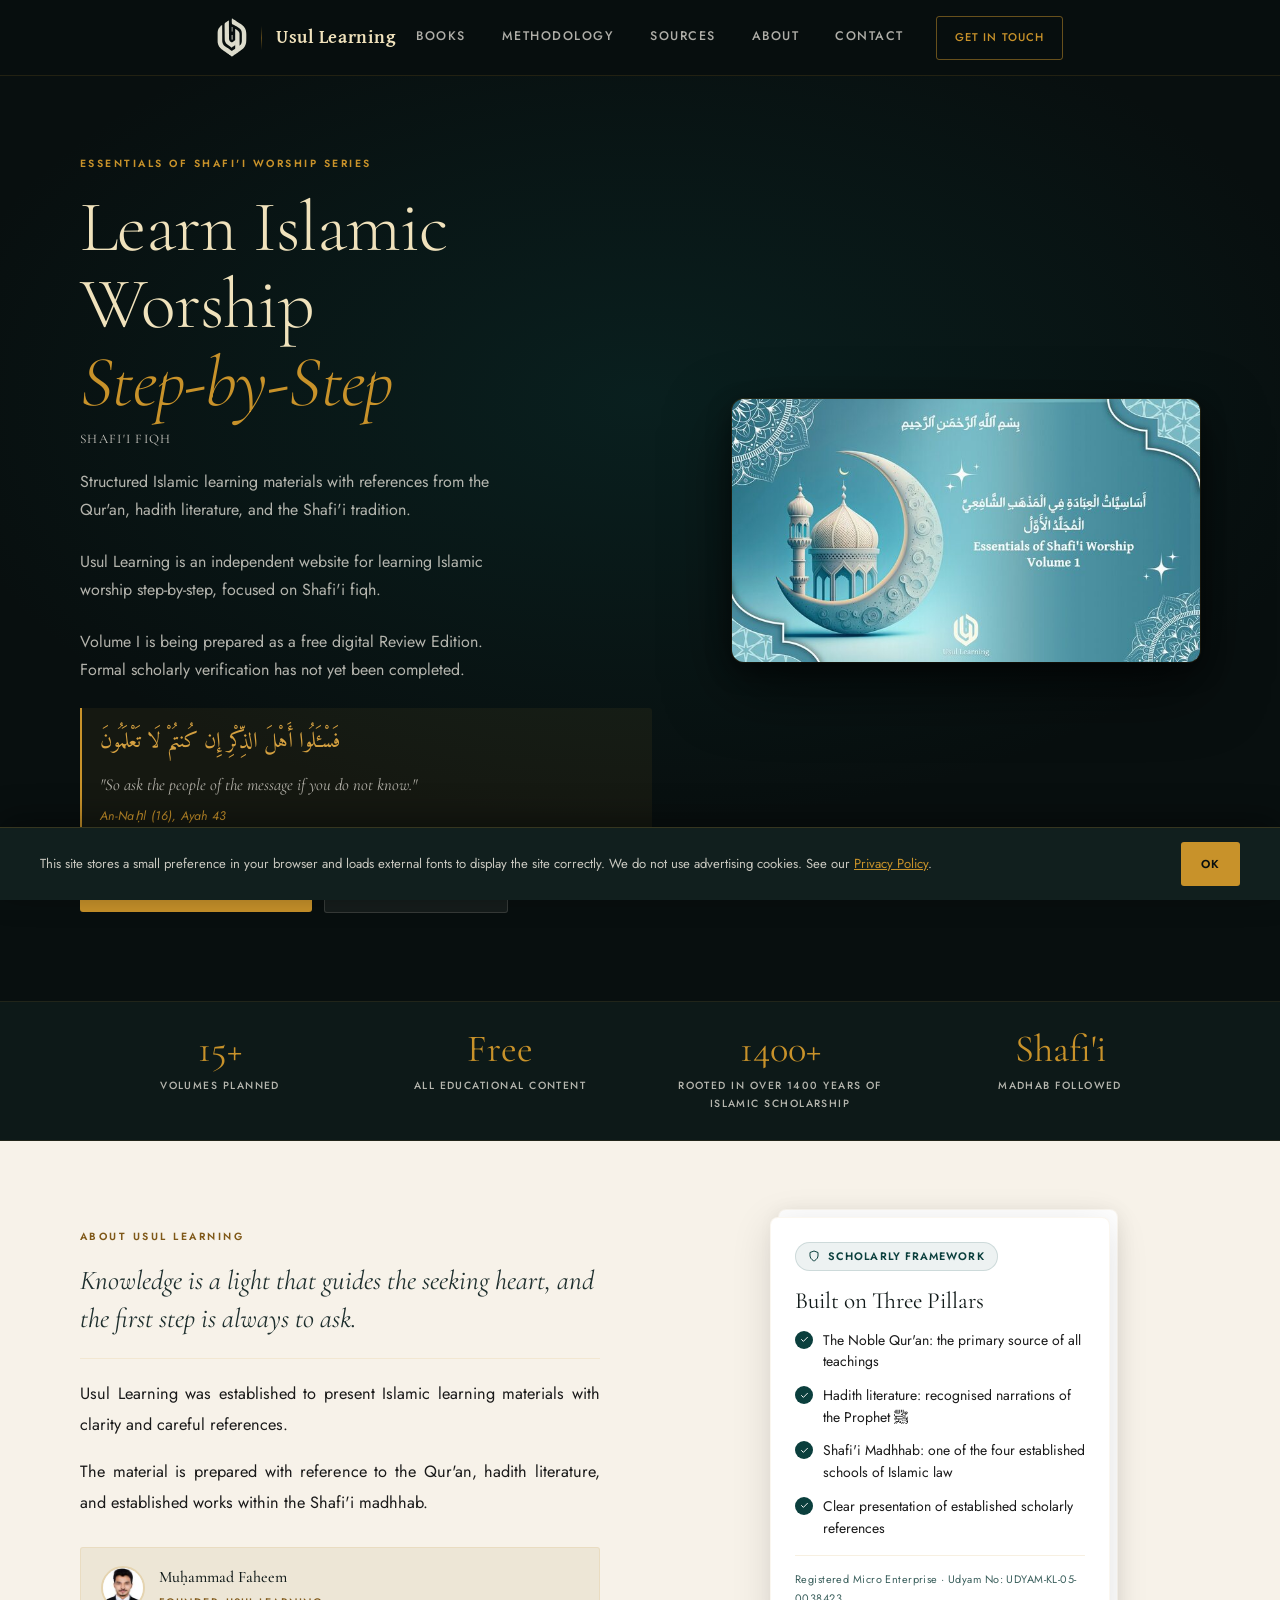
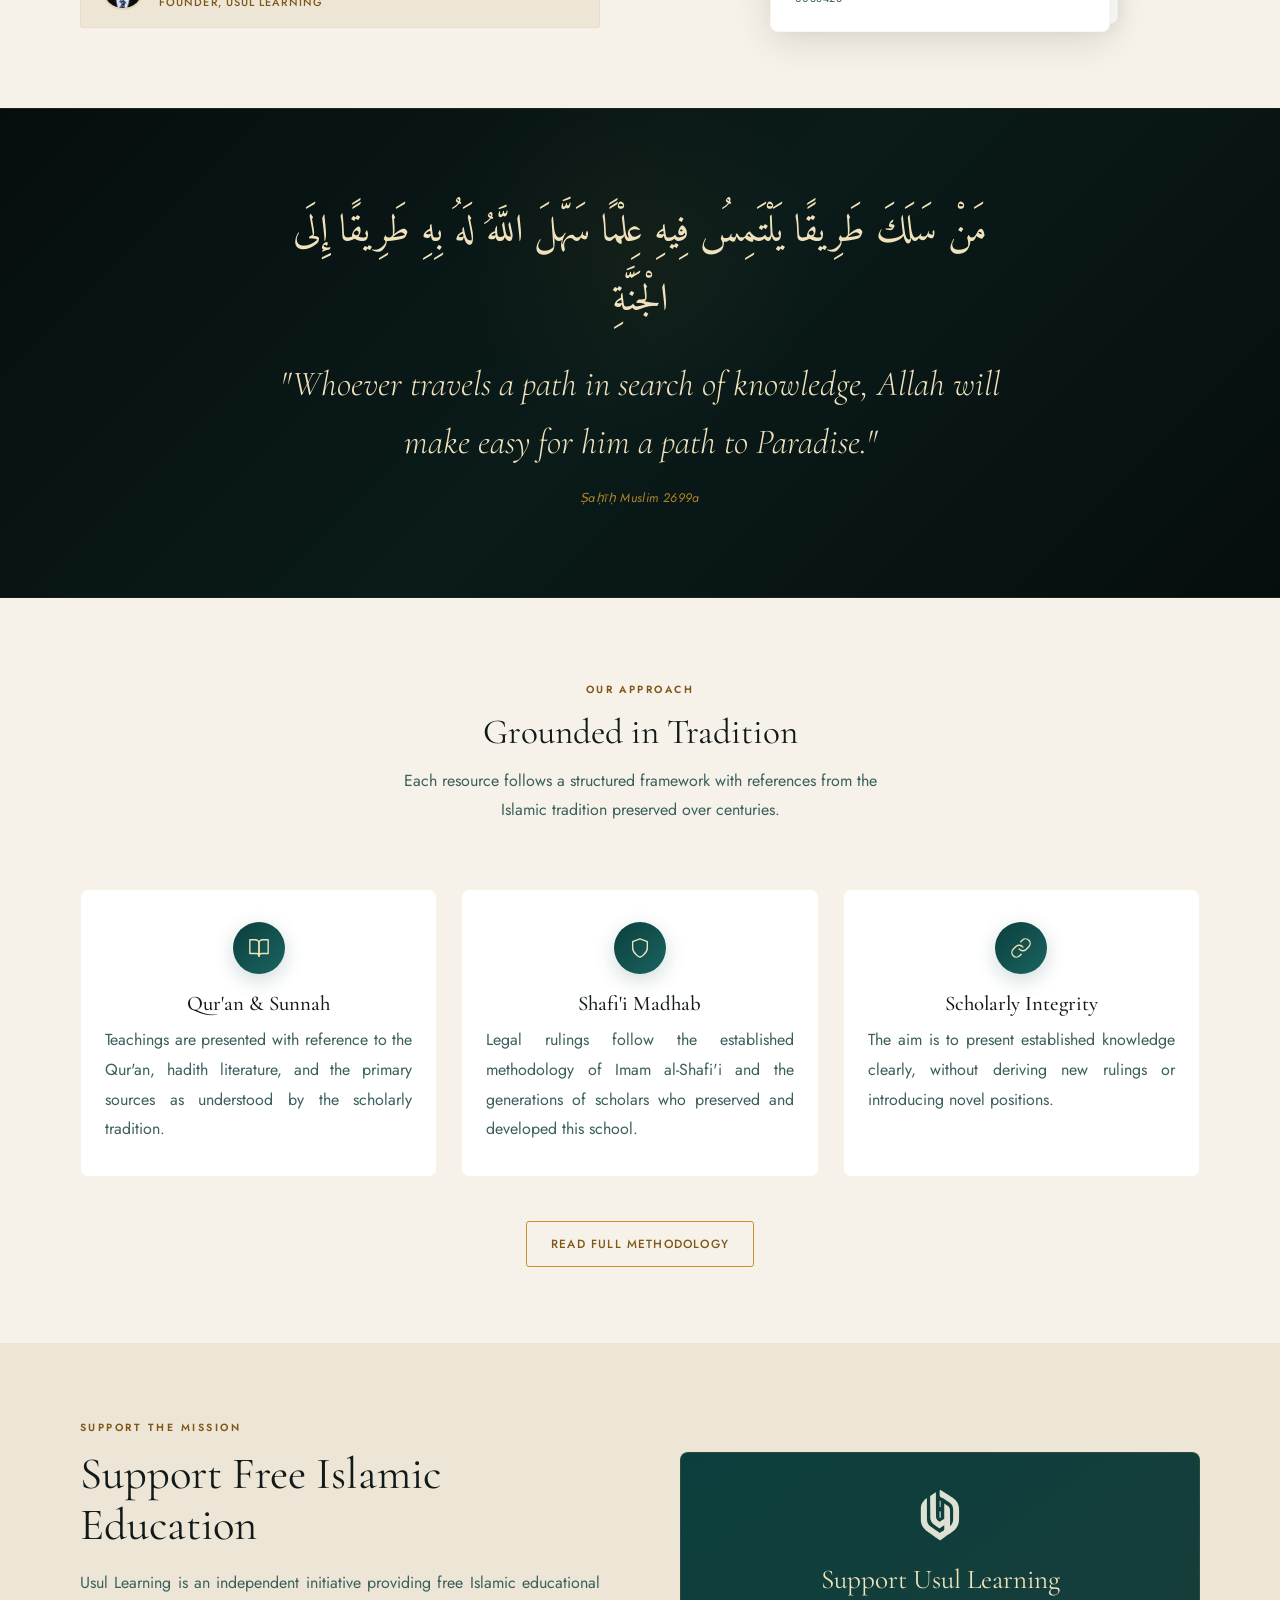
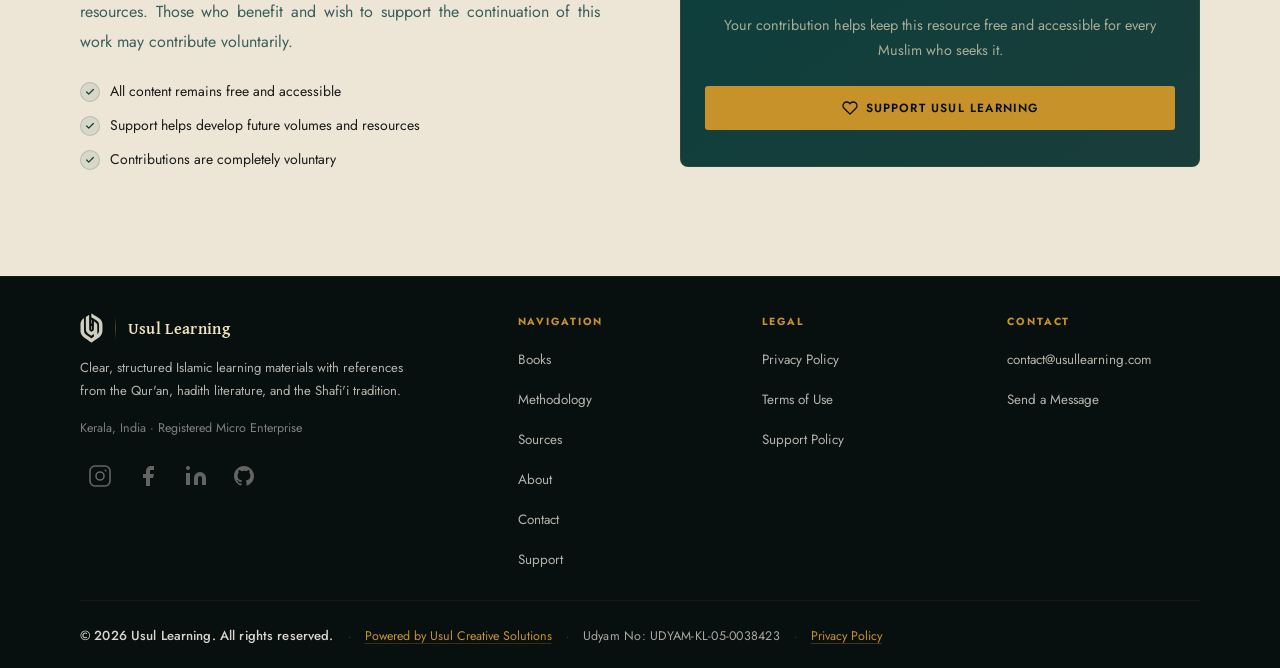
==== commit 401c1b6d: "Restore brand separator lines" ====
--- a/index.html
+++ b/index.html
@@ -109,6 +109,7 @@
       <div class="nav__inner">
         <a href="/" class="nav__logo" aria-label="Usul Learning - Home">
           <img src="assets/logo/usullearning-logo.svg" width="267" height="351" decoding="async" alt="" class="nav__logo-img" aria-hidden="true" />
+          <div class="nav__logo-divider" aria-hidden="true"></div>
           <div class="nav__logo-text">
             <span class="nav__logo-name">Usul Learning</span>
           </div>
@@ -398,6 +399,7 @@
         <div>
           <div class="footer__brand-logo">
             <img src="assets/logo/usullearning-logo.svg" width="267" height="351" decoding="async" alt="" class="footer__brand-img" aria-hidden="true" />
+            <div class="footer__brand-divider" aria-hidden="true"></div>
             <div class="footer__brand-text">
               <div class="footer__brand-name">Usul Learning</div>
             </div>
--- a/styles.css
+++ b/styles.css
@@ -113,6 +113,7 @@
 .nav__inner { display: flex; align-items: center; width: 100%; }
 .nav__logo { display: flex; align-items: center; gap: 0; flex-shrink: 0; }
 .nav__logo-img { height: 32px; width: auto; object-fit: contain; opacity: 0.88; }
+.nav__logo-divider { width: 1px; height: 24px; background: linear-gradient(180deg, transparent, rgba(200,146,42,0.45), transparent); margin: 0 10px; }
 .nav__logo-text { display: flex; flex-direction: column; gap: 3px; }
 .nav__logo-name { font-family: var(--font-brand); font-size: 1rem; font-weight: 700; color: var(--gold-pale); letter-spacing: 0.03em; line-height: 1; }
 .nav__logo-tagline { font-size: 0.55rem; font-weight: 400; letter-spacing: 0.16em; text-transform: uppercase; color: rgba(200,146,42,0.7); line-height: 1; }
@@ -338,6 +339,7 @@
 .footer__grid { display: grid; grid-template-columns: 1fr; gap: 28px; padding-bottom: 24px; border-bottom: 1px solid rgba(200,146,42,0.08); margin-bottom: 20px; }
 .footer__brand-logo { display: flex; align-items: center; gap: 0; margin-bottom: 14px; }
 .footer__brand-img { height: 30px; width: auto; object-fit: contain; opacity: 0.82; }
+.footer__brand-divider { width: 1px; height: 24px; background: linear-gradient(180deg, transparent, rgba(200,146,42,0.4), transparent); margin: 0 12px; }
 .footer__brand-text { display: flex; flex-direction: column; gap: 3px; }
 .footer__brand-name { font-family: var(--font-brand); font-size: 1rem; font-weight: 700; color: var(--gold-pale); letter-spacing: 0.02em; line-height: 1; }
 .footer__brand-desc { font-size: 0.82rem; color: rgba(247,242,233,0.72); line-height: 1.75; font-weight: 400; max-width: 100%; margin-bottom: 14px; }
@@ -498,6 +500,7 @@
   .section--sm { padding: 56px 0; }
   .nav__logo-img { height: 36px; }
   .nav__logo-name { font-size: 1.15rem; }
+  .nav__logo-divider { margin: 0 14px; }
   /* Hero */
   .hero__content { padding: 60px 0 72px; gap: 40px; }
   /* hero__actions left-align already set at 700px for tablets; keep centred only for non-2col hero (below 700px) */
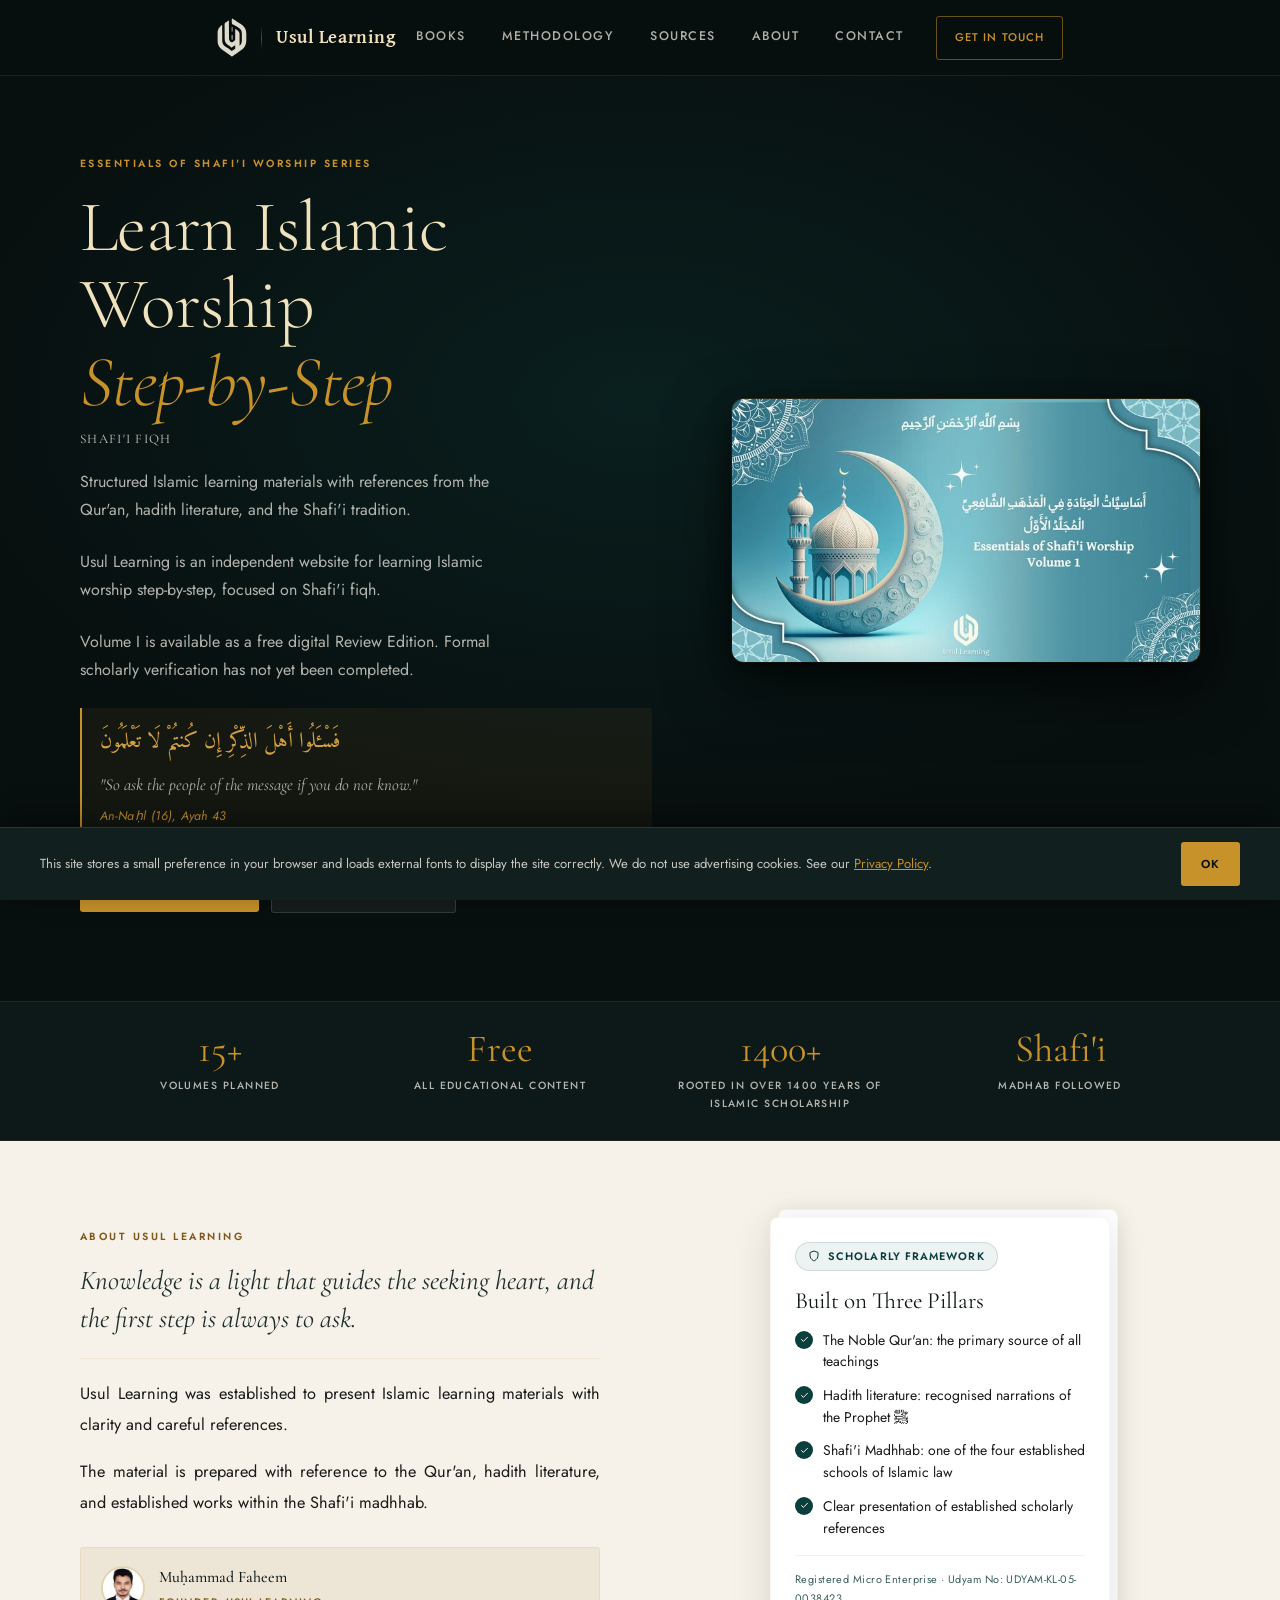
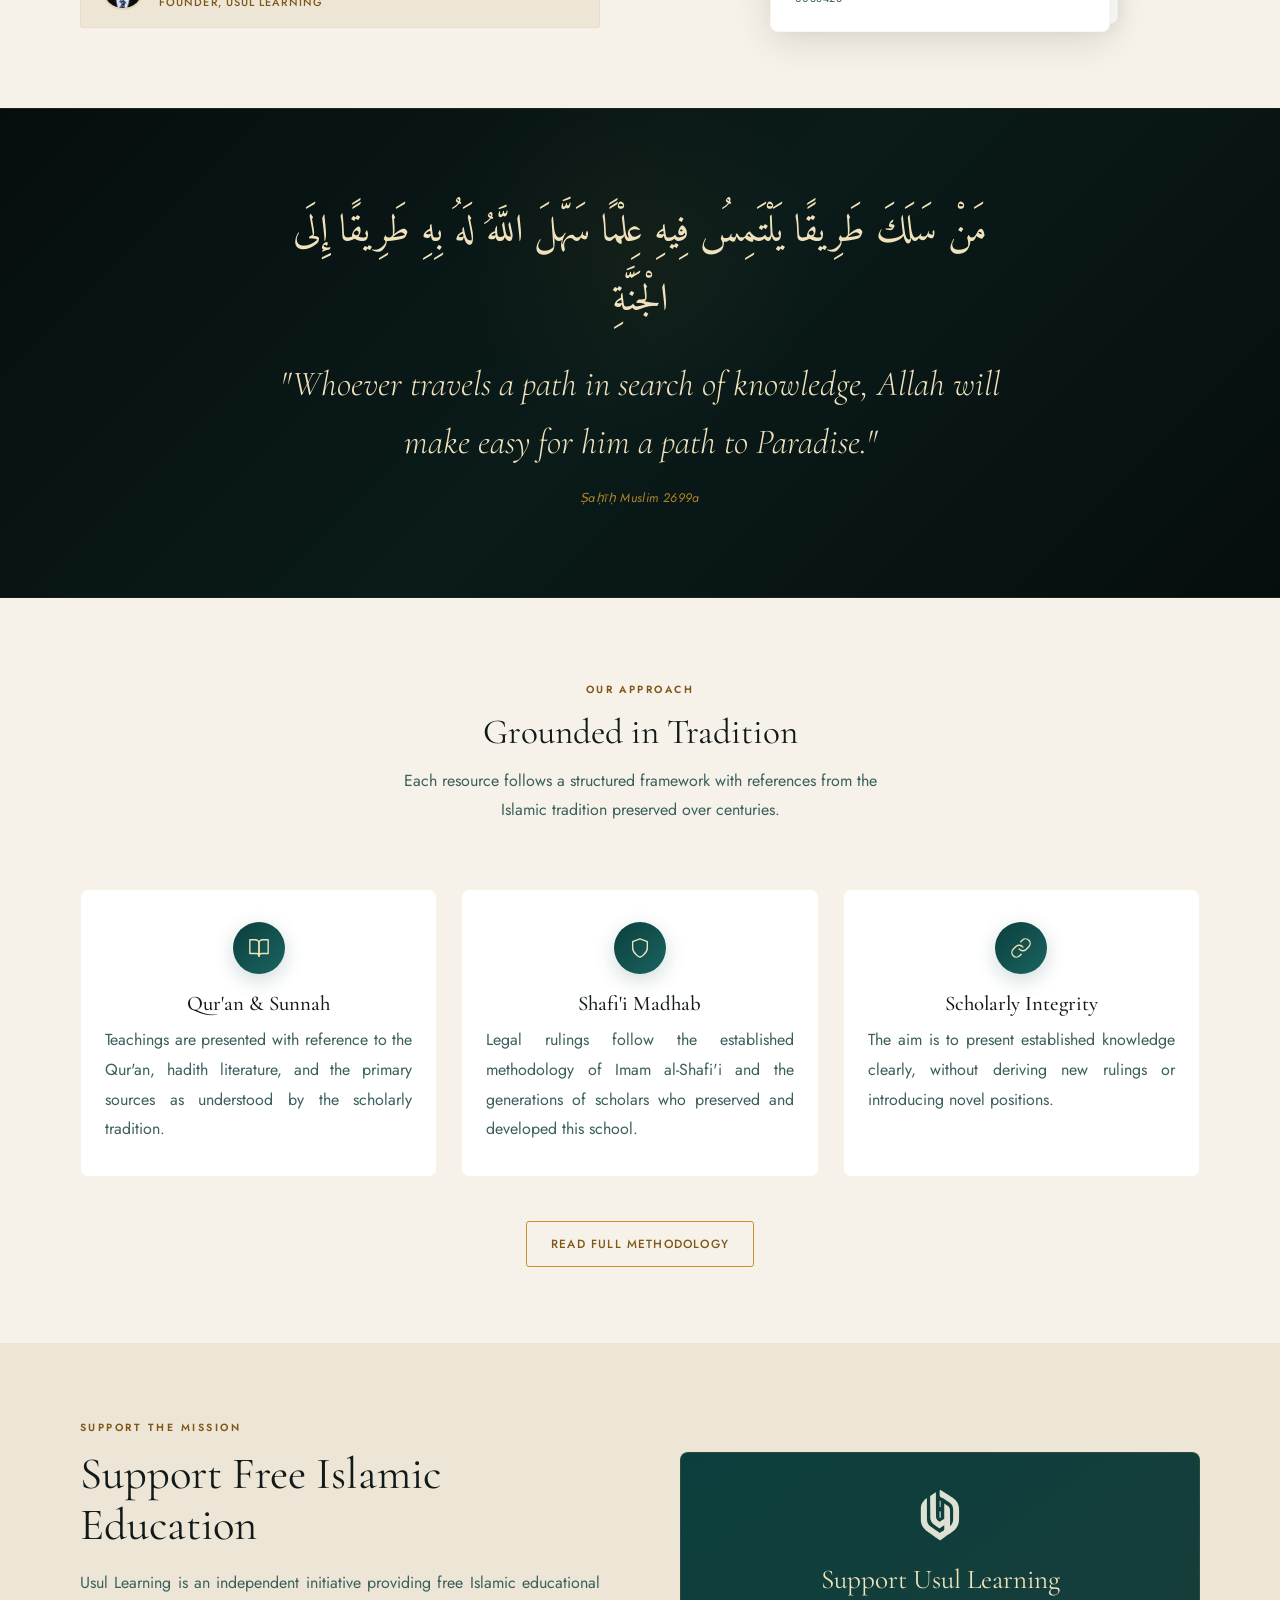
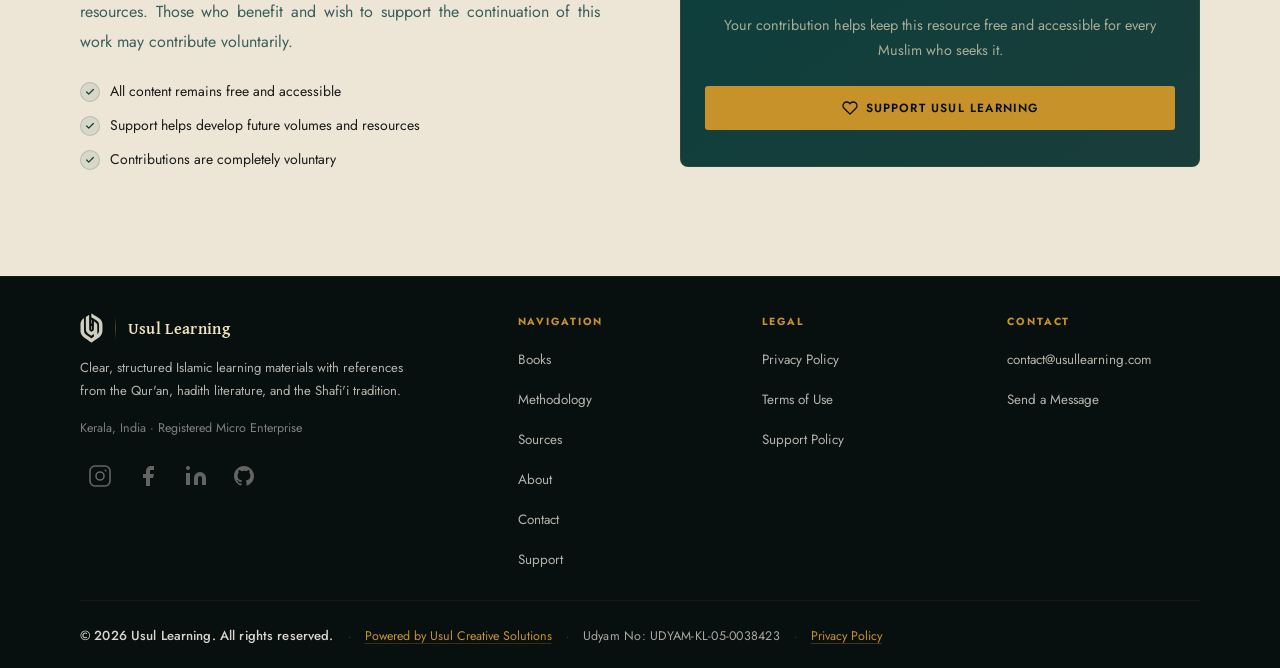
==== commit c3ece367: "Publish Volume I Review Edition download" ====
--- a/index.html
+++ b/index.html
@@ -151,7 +151,7 @@
           <p class="hero__subtitle fade-up delay-1">Shafi'i Fiqh</p>
           <p class="hero__desc fade-up delay-2">Structured Islamic learning materials with references from the Qur'an, hadith literature, and the Shafi'i tradition.</p>
           <p class="hero__desc fade-up delay-2">Usul Learning is an independent website for learning Islamic worship step-by-step, focused on Shafi'i fiqh.</p>
-          <p class="hero__desc fade-up delay-2">Volume I is being prepared as a free digital Review Edition. Formal scholarly verification has not yet been completed.</p>
+          <p class="hero__desc fade-up delay-2">Volume I is available as a free digital Review Edition. Formal scholarly verification has not yet been completed.</p>
           <p class="visually-hidden">Free Islamic education books in the Shafi'i madhab tradition: Essentials of Shafi'i Worship series by Usul Learning.</p>
           <div class="hero__verse fade-up delay-2">
             <span class="arabic" lang="ar">فَسْـَٔلُوا أَهْلَ الذِّكْرِ إِن كُنتُمْ لَا تَعْلَمُونَ</span>
@@ -161,7 +161,7 @@
           <div class="hero__actions fade-up delay-3">
             <a href="books" class="btn btn--gold">
               <svg xmlns="http://www.w3.org/2000/svg" width="16" height="16" viewBox="0 0 24 24" fill="none" stroke="currentColor" stroke-width="2" stroke-linecap="round" stroke-linejoin="round" aria-hidden="true" focusable="false"><path d="M2 3h6a4 4 0 0 1 4 4v14a3 3 0 0 0-3-3H2z"/><path d="M22 3h-6a4 4 0 0 0-4 4v14a3 3 0 0 1 3-3h7z"/></svg>
-              View Volume I Status
+              View Volume I
             </a>
             <a href="methodology" class="btn btn--ghost">Our Methodology</a>
           </div>
